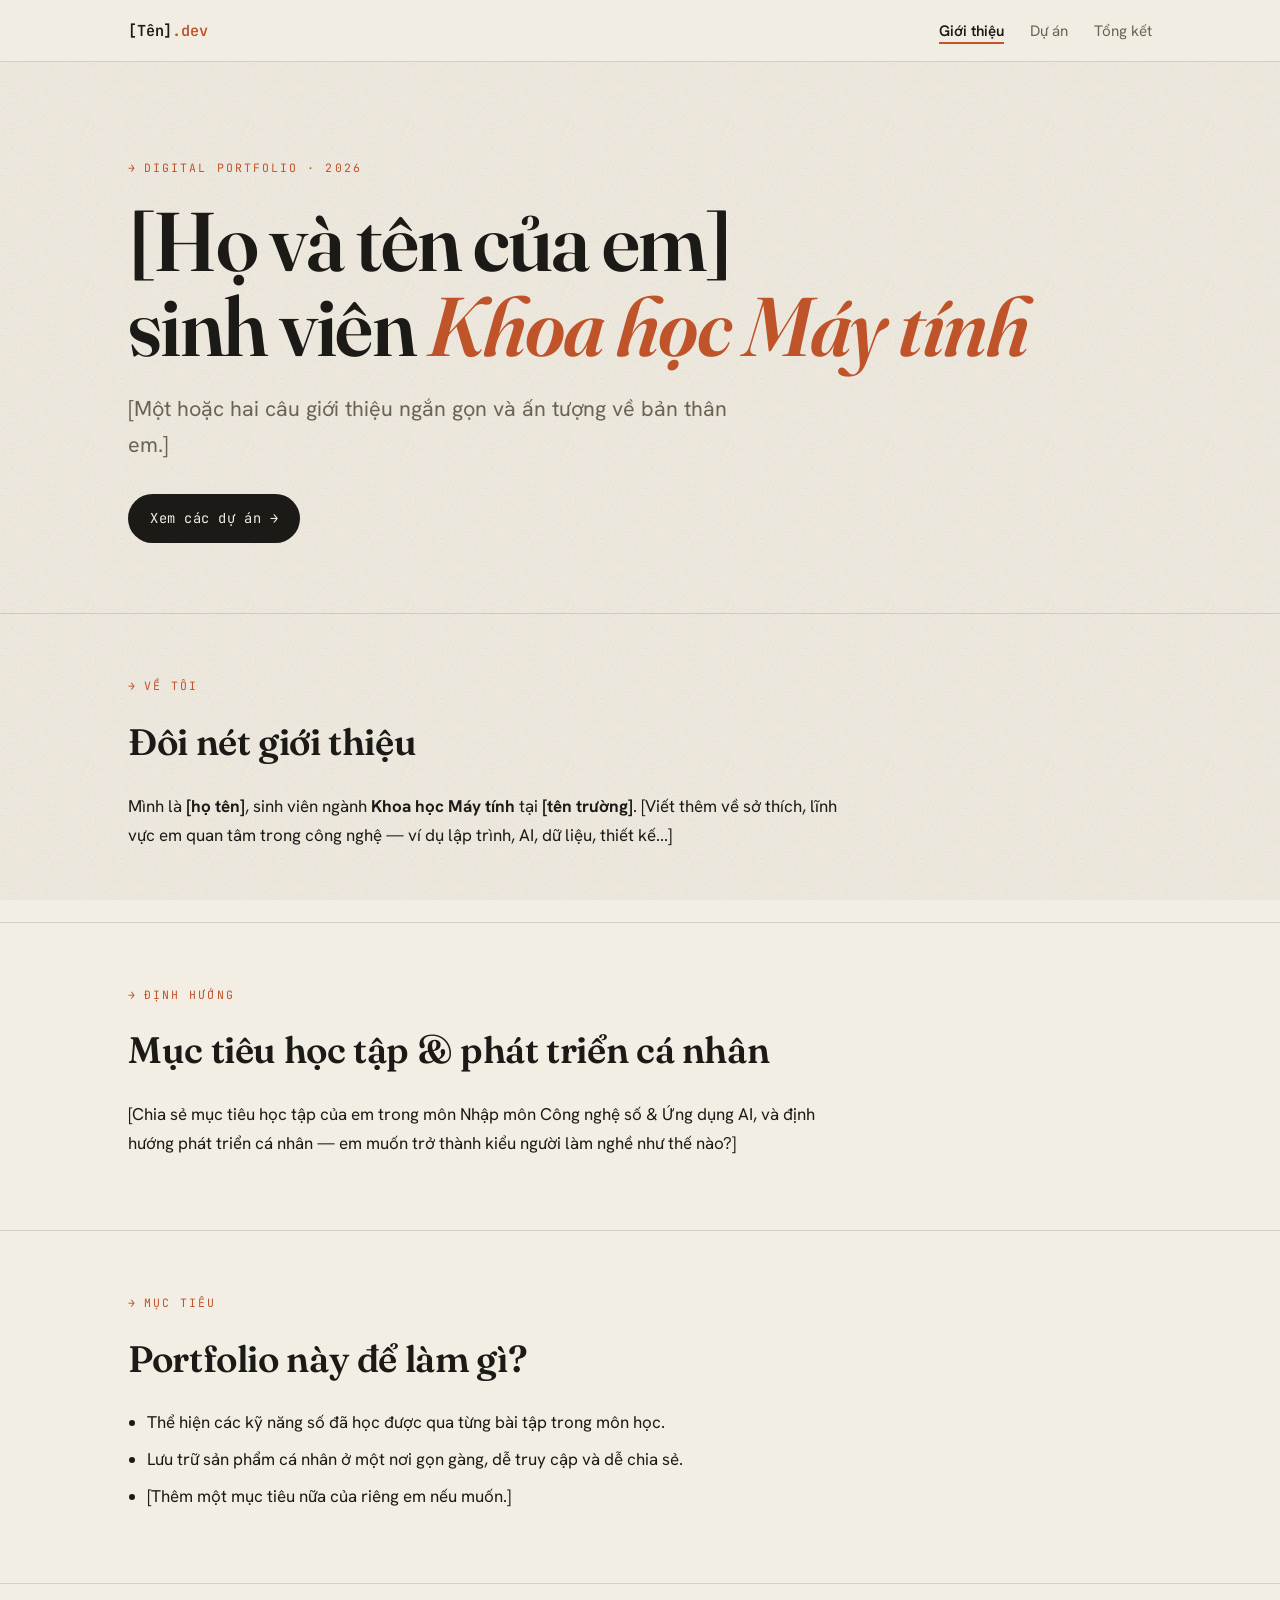
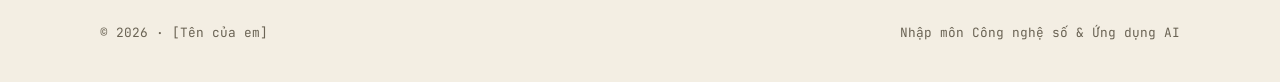
==== index.html @ d0f8192b "Add files via upload" ====
<!DOCTYPE html>
<html lang="vi">
<head>
  <meta charset="UTF-8" />
  <meta name="viewport" content="width=device-width, initial-scale=1.0" />
  <!-- 👉 THAY [Tên của em] bằng họ tên thật của em (hiện ở tiêu đề tab trình duyệt) -->
  <title>Portfolio — [Tên của em]</title>
  <link rel="preconnect" href="https://fonts.googleapis.com" />
  <link rel="preconnect" href="https://fonts.gstatic.com" crossorigin />
  <link href="https://fonts.googleapis.com/css2?family=Fraunces:ital,opsz,wght@0,9..144,400..700;1,9..144,400..600&family=Hanken+Grotesk:wght@400;500;600&family=JetBrains+Mono:wght@400;500;600&display=swap" rel="stylesheet" />
  <link rel="stylesheet" href="style.css" />
</head>
<body>

  <!-- ===== THANH ĐIỀU HƯỚNG (giống hệt trên cả 3 trang) ===== -->
  <header class="topbar">
    <nav class="nav">
      <!-- 👉 THAY tên trong logo. Phần trong <span> sẽ hiện màu nhấn -->
      <a class="brand" href="index.html">[Tên]<span>.dev</span></a>
      <ul class="nav-links">
        <li><a href="index.html" class="is-active">Giới thiệu</a></li>
        <li><a href="projects.html">Dự án</a></li>
        <li><a href="conclusion.html">Tổng kết</a></li>
      </ul>
    </nav>
  </header>

  <!-- ===== HERO ===== -->
  <section class="hero">
    <div class="wrap">
      <span class="kicker rise d1">Digital Portfolio · 2026</span>
      <!-- 👉 THAY tên + một câu định vị bản thân. Chữ trong <em> sẽ in nghiêng màu nhấn -->
      <h1 class="rise d2">[Họ và tên của em]<br />sinh viên <em>Khoa học Máy tính</em></h1>
      <p class="lede rise d3">
        <!-- 👉 1–2 câu giới thiệu ngắn: em là ai, đang học gì, quan tâm điều gì.
             Ví dụ: "Mình tập hợp ở đây những kỹ năng số và AI đã học trong môn Nhập môn
             Công nghệ số — từ quản lý dữ liệu đến viết prompt và dùng AI có trách nhiệm." -->
        [Một hoặc hai câu giới thiệu ngắn gọn và ấn tượng về bản thân em.]
      </p>
      <div class="rise d4" style="margin-top:30px;">
        <a class="btn" href="projects.html">Xem các dự án →</a>
      </div>
    </div>
  </section>

  <!-- ===== VỀ TÔI ===== -->
  <section class="section">
    <div class="wrap">
      <span class="kicker">Về tôi</span>
      <h2>Đôi nét giới thiệu</h2>
      <!-- 👉 THAY nội dung: họ tên đầy đủ, ngành học, trường, và sở thích.
           Viết 1–2 đoạn tự nhiên, bằng giọng của em. -->
      <p>
        Mình là <strong>[họ tên]</strong>, sinh viên ngành <strong>Khoa học Máy tính</strong>
        tại <strong>[tên trường]</strong>. [Viết thêm về sở thích, lĩnh vực em quan tâm
        trong công nghệ — ví dụ lập trình, AI, dữ liệu, thiết kế...]
      </p>
    </div>
  </section>

  <!-- ===== MỤC TIÊU HỌC TẬP & ĐỊNH HƯỚNG ===== -->
  <section class="section">
    <div class="wrap">
      <span class="kicker">Định hướng</span>
      <h2>Mục tiêu học tập &amp; phát triển cá nhân</h2>
      <!-- 👉 THAY nội dung: em muốn đạt được gì trong môn học này và xa hơn? -->
      <p>
        [Chia sẻ mục tiêu học tập của em trong môn Nhập môn Công nghệ số &amp; Ứng dụng AI,
        và định hướng phát triển cá nhân — em muốn trở thành kiểu người làm nghề như thế nào?]
      </p>
    </div>
  </section>

  <!-- ===== MỤC TIÊU CỦA PORTFOLIO ===== -->
  <section class="section">
    <div class="wrap">
      <span class="kicker">Mục tiêu</span>
      <h2>Portfolio này để làm gì?</h2>
      <!-- 👉 Có thể giữ nguyên 2 gạch đầu dòng mẫu dưới, hoặc viết lại theo ý em -->
      <ul>
        <li>Thể hiện các kỹ năng số đã học được qua từng bài tập trong môn học.</li>
        <li>Lưu trữ sản phẩm cá nhân ở một nơi gọn gàng, dễ truy cập và dễ chia sẻ.</li>
        <li>[Thêm một mục tiêu nữa của riêng em nếu muốn.]</li>
      </ul>
    </div>
  </section>

  <!-- ===== CHÂN TRANG ===== -->
  <footer class="foot">
    <div class="wrap" style="display:flex; justify-content:space-between; flex-wrap:wrap; gap:10px; padding:0;">
      <span>© 2026 · [Tên của em]</span>
      <span>Nhập môn Công nghệ số &amp; Ứng dụng AI</span>
    </div>
  </footer>

</body>
</html>
---- style.css ----
/* =========================================================
   PORTFOLIO — STYLE.CSS
   Bảng màu, font, bố cục dùng chung cho cả 3 trang.
   Em hầu như KHÔNG cần sửa file này. Nếu muốn đổi màu chủ đạo,
   chỉ cần đổi giá trị --accent ở ngay khối :root bên dưới.
   ========================================================= */

:root {
  /* --- Màu --- */
  --paper:      #F3EEE3;   /* nền giấy ngả kem */
  --paper-2:    #ECE4D4;   /* nền khối/thẻ, đậm hơn nền chính một chút */
  --ink:        #1C1A17;   /* chữ chính, gần đen, hơi ấm */
  --ink-soft:   #6A6354;   /* chữ phụ, nâu xám */
  --accent:     #BF532A;   /* MÀU NHẤN — đổi mã này là đổi tông cả web */
  --accent-deep:#8E3C1C;
  --line:       rgba(28, 26, 23, 0.14);

  /* --- Font --- */
  --display: "Fraunces", Georgia, serif;
  --body:    "Hanken Grotesk", system-ui, sans-serif;
  --mono:    "JetBrains Mono", "Courier New", monospace;

  --maxw: 1080px;
}

/* --- Reset nhẹ --- */
*, *::before, *::after { box-sizing: border-box; margin: 0; padding: 0; }
html { scroll-behavior: smooth; }

body {
  font-family: var(--body);
  background: var(--paper);
  color: var(--ink);
  line-height: 1.7;
  font-size: 17px;
  -webkit-font-smoothing: antialiased;
  position: relative;
  overflow-x: hidden;
}

/* Lớp giấy nhám rất mờ tạo chiều sâu (không bắt buộc, thuần trang trí) */
body::before {
  content: "";
  position: fixed;
  inset: 0;
  pointer-events: none;
  z-index: 0;
  opacity: 0.45;
  background-image: url("data:image/svg+xml,%3Csvg xmlns='http://www.w3.org/2000/svg' width='160' height='160'%3E%3Cfilter id='n'%3E%3CfeTurbulence type='fractalNoise' baseFrequency='0.85' numOctaves='2' stitchTiles='stitch'/%3E%3C/filter%3E%3Crect width='100%25' height='100%25' filter='url(%23n)' opacity='0.5'/%3E%3C/svg%3E");
  mix-blend-mode: multiply;
}

/* =========================================================
   LAYOUT CHUNG
   ========================================================= */
.wrap { width: 100%; max-width: var(--maxw); margin: 0 auto; padding: 0 28px; position: relative; z-index: 1; }

.kicker {
  font-family: var(--mono);
  font-size: 0.72rem;
  letter-spacing: 0.18em;
  text-transform: uppercase;
  color: var(--accent);
  display: inline-flex;
  align-items: center;
  gap: 0.6em;
}
.kicker::before { content: "→"; }

/* =========================================================
   THANH ĐIỀU HƯỚNG (dùng chung 3 trang)
   ========================================================= */
.topbar {
  position: sticky;
  top: 0;
  z-index: 20;
  background: rgba(243, 238, 227, 0.82);
  backdrop-filter: blur(8px);
  border-bottom: 1px solid var(--line);
}
.nav {
  max-width: var(--maxw);
  margin: 0 auto;
  padding: 16px 28px;
  display: flex;
  align-items: center;
  justify-content: space-between;
}
.brand {
  font-family: var(--mono);
  font-size: 0.95rem;
  font-weight: 600;
  color: var(--ink);
  text-decoration: none;
  letter-spacing: -0.01em;
}
.brand span { color: var(--accent); }
.nav-links { display: flex; gap: 26px; list-style: none; }
.nav-links a {
  font-size: 0.95rem;
  color: var(--ink-soft);
  text-decoration: none;
  position: relative;
  padding-bottom: 3px;
  transition: color 0.2s ease;
}
.nav-links a::after {
  content: "";
  position: absolute;
  left: 0; bottom: 0;
  width: 0; height: 2px;
  background: var(--accent);
  transition: width 0.28s ease;
}
.nav-links a:hover { color: var(--ink); }
.nav-links a:hover::after,
.nav-links a.is-active::after { width: 100%; }
.nav-links a.is-active { color: var(--ink); font-weight: 600; }

/* =========================================================
   HERO (trang Giới thiệu)
   ========================================================= */
.hero { padding: 90px 0 70px; border-bottom: 1px solid var(--line); }
.hero h1 {
  font-family: var(--display);
  font-weight: 600;
  font-size: clamp(2.6rem, 7vw, 5.2rem);
  line-height: 1.02;
  letter-spacing: -0.02em;
  margin: 18px 0 22px;
}
.hero h1 em { font-style: italic; color: var(--accent); }
.hero .lede {
  font-size: clamp(1.05rem, 2.2vw, 1.35rem);
  color: var(--ink-soft);
  max-width: 620px;
}

/* =========================================================
   TIÊU ĐỀ TRANG (Dự án / Tổng kết)
   ========================================================= */
.page-head { padding: 70px 0 40px; border-bottom: 1px solid var(--line); }
.page-head h1 {
  font-family: var(--display);
  font-weight: 600;
  font-size: clamp(2.2rem, 5.5vw, 3.8rem);
  line-height: 1.05;
  letter-spacing: -0.02em;
  margin-top: 14px;
}
.page-head p { color: var(--ink-soft); max-width: 640px; margin-top: 16px; }

/* =========================================================
   KHỐI NỘI DUNG CHUNG
   ========================================================= */
.section { padding: 56px 0; border-bottom: 1px solid var(--line); }
.section:last-of-type { border-bottom: none; }
.section h2 {
  font-family: var(--display);
  font-weight: 600;
  font-size: clamp(1.6rem, 3.4vw, 2.3rem);
  letter-spacing: -0.01em;
  margin: 12px 0 18px;
}
.section p { margin-bottom: 16px; max-width: 720px; }
.section ul { margin: 4px 0 16px 1.1em; max-width: 720px; }
.section li { margin-bottom: 8px; }
.lead { font-size: 1.18rem; color: var(--ink); }

a.inline { color: var(--accent-deep); text-decoration: underline; text-underline-offset: 3px; }

/* =========================================================
   THẺ DỰ ÁN (6 nhiệm vụ)
   ========================================================= */
.project {
  padding: 48px 0;
  border-bottom: 1px solid var(--line);
  display: grid;
  grid-template-columns: 88px 1fr;
  gap: 8px 28px;
}
.project:last-child { border-bottom: none; }
.project .num {
  font-family: var(--display);
  font-size: 3rem;
  font-weight: 500;
  line-height: 1;
  color: var(--accent);
  font-feature-settings: "ss01";
}
.project .head .src {
  font-family: var(--mono);
  font-size: 0.74rem;
  letter-spacing: 0.08em;
  color: var(--ink-soft);
  background: var(--paper-2);
  border: 1px solid var(--line);
  padding: 3px 9px;
  border-radius: 999px;
  display: inline-block;
  margin-bottom: 10px;
}
.project h3 {
  font-family: var(--display);
  font-weight: 600;
  font-size: clamp(1.4rem, 3vw, 1.9rem);
  letter-spacing: -0.01em;
  line-height: 1.1;
  margin-bottom: 18px;
}
.project .body { grid-column: 2; }
.project .body p { max-width: 720px; margin-bottom: 14px; }

/* Tiểu mục: Mục tiêu / Quá trình / Sản phẩm */
.subhead {
  font-family: var(--mono);
  font-size: 0.78rem;
  letter-spacing: 0.1em;
  text-transform: uppercase;
  color: var(--accent-deep);
  margin: 22px 0 6px;
  display: block;
}

/* Khung "Phản tư / Vì sao" — chính phần này kéo điểm lên Mức 4 */
.reflect {
  margin-top: 22px;
  padding: 18px 22px;
  background: var(--paper-2);
  border-left: 3px solid var(--accent);
  border-radius: 0 8px 8px 0;
}
.reflect .label {
  font-family: var(--mono);
  font-size: 0.72rem;
  letter-spacing: 0.14em;
  text-transform: uppercase;
  color: var(--accent-deep);
  display: block;
  margin-bottom: 8px;
}
.reflect p { margin-bottom: 0; font-size: 0.98rem; }

/* Khối code / quy tắc đặt tên / prompt — hợp gu CS */
.code {
  font-family: var(--mono);
  font-size: 0.88rem;
  background: var(--ink);
  color: #EDE7D8;
  padding: 16px 18px;
  border-radius: 8px;
  overflow-x: auto;
  margin: 10px 0 16px;
  line-height: 1.6;
}

/* Ảnh chụp minh hoạ + chú thích */
figure { margin: 16px 0 18px; }
figure img {
  width: 100%;
  height: auto;
  display: block;
  border: 1px solid var(--line);
  border-radius: 8px;
}
figcaption {
  font-family: var(--mono);
  font-size: 0.76rem;
  color: var(--ink-soft);
  margin-top: 8px;
}
.img-placeholder {
  border: 1.5px dashed var(--accent);
  border-radius: 8px;
  background: var(--paper-2);
  padding: 38px 20px;
  text-align: center;
  font-family: var(--mono);
  font-size: 0.82rem;
  color: var(--ink-soft);
}

/* Nhúng video (tỉ lệ 16:9) */
.video {
  position: relative;
  width: 100%;
  aspect-ratio: 16 / 9;
  border-radius: 8px;
  overflow: hidden;
  border: 1px solid var(--line);
  margin: 12px 0 16px;
}
.video iframe { position: absolute; inset: 0; width: 100%; height: 100%; border: 0; }

/* =========================================================
   NÚT / LIÊN KẾT NỔI BẬT
   ========================================================= */
.btn {
  display: inline-flex;
  align-items: center;
  gap: 10px;
  font-family: var(--mono);
  font-size: 0.86rem;
  letter-spacing: 0.04em;
  color: var(--paper);
  background: var(--ink);
  padding: 13px 22px;
  border-radius: 999px;
  text-decoration: none;
  transition: transform 0.2s ease, background 0.2s ease;
}
.btn:hover { background: var(--accent); transform: translateY(-2px); }

/* =========================================================
   CHÂN TRANG
   ========================================================= */
.foot {
  padding: 38px 0;
  border-top: 1px solid var(--line);
  font-family: var(--mono);
  font-size: 0.8rem;
  color: var(--ink-soft);
  display: flex;
  justify-content: space-between;
  flex-wrap: wrap;
  gap: 10px;
}
.foot a { color: var(--ink-soft); text-decoration: none; }
.foot a:hover { color: var(--accent); }

/* =========================================================
   HIỆU ỨNG HIỆN DẦN KHI TẢI TRANG
   ========================================================= */
.rise { opacity: 0; transform: translateY(18px); animation: rise 0.7s cubic-bezier(.2,.7,.3,1) forwards; }
.d1 { animation-delay: 0.05s; }
.d2 { animation-delay: 0.15s; }
.d3 { animation-delay: 0.25s; }
.d4 { animation-delay: 0.35s; }
@keyframes rise { to { opacity: 1; transform: translateY(0); } }

@media (prefers-reduced-motion: reduce) {
  .rise { animation: none; opacity: 1; transform: none; }
  html { scroll-behavior: auto; }
}

/* =========================================================
   ĐIỆN THOẠI
   ========================================================= */
@media (max-width: 720px) {
  body { font-size: 16px; }
  .nav-links { gap: 16px; }
  .nav-links a { font-size: 0.85rem; }
  .brand { font-size: 0.8rem; }
  .project { grid-template-columns: 1fr; }
  .project .num { font-size: 2.4rem; }
  .project .body { grid-column: 1; }
  .hero { padding: 60px 0 48px; }
}
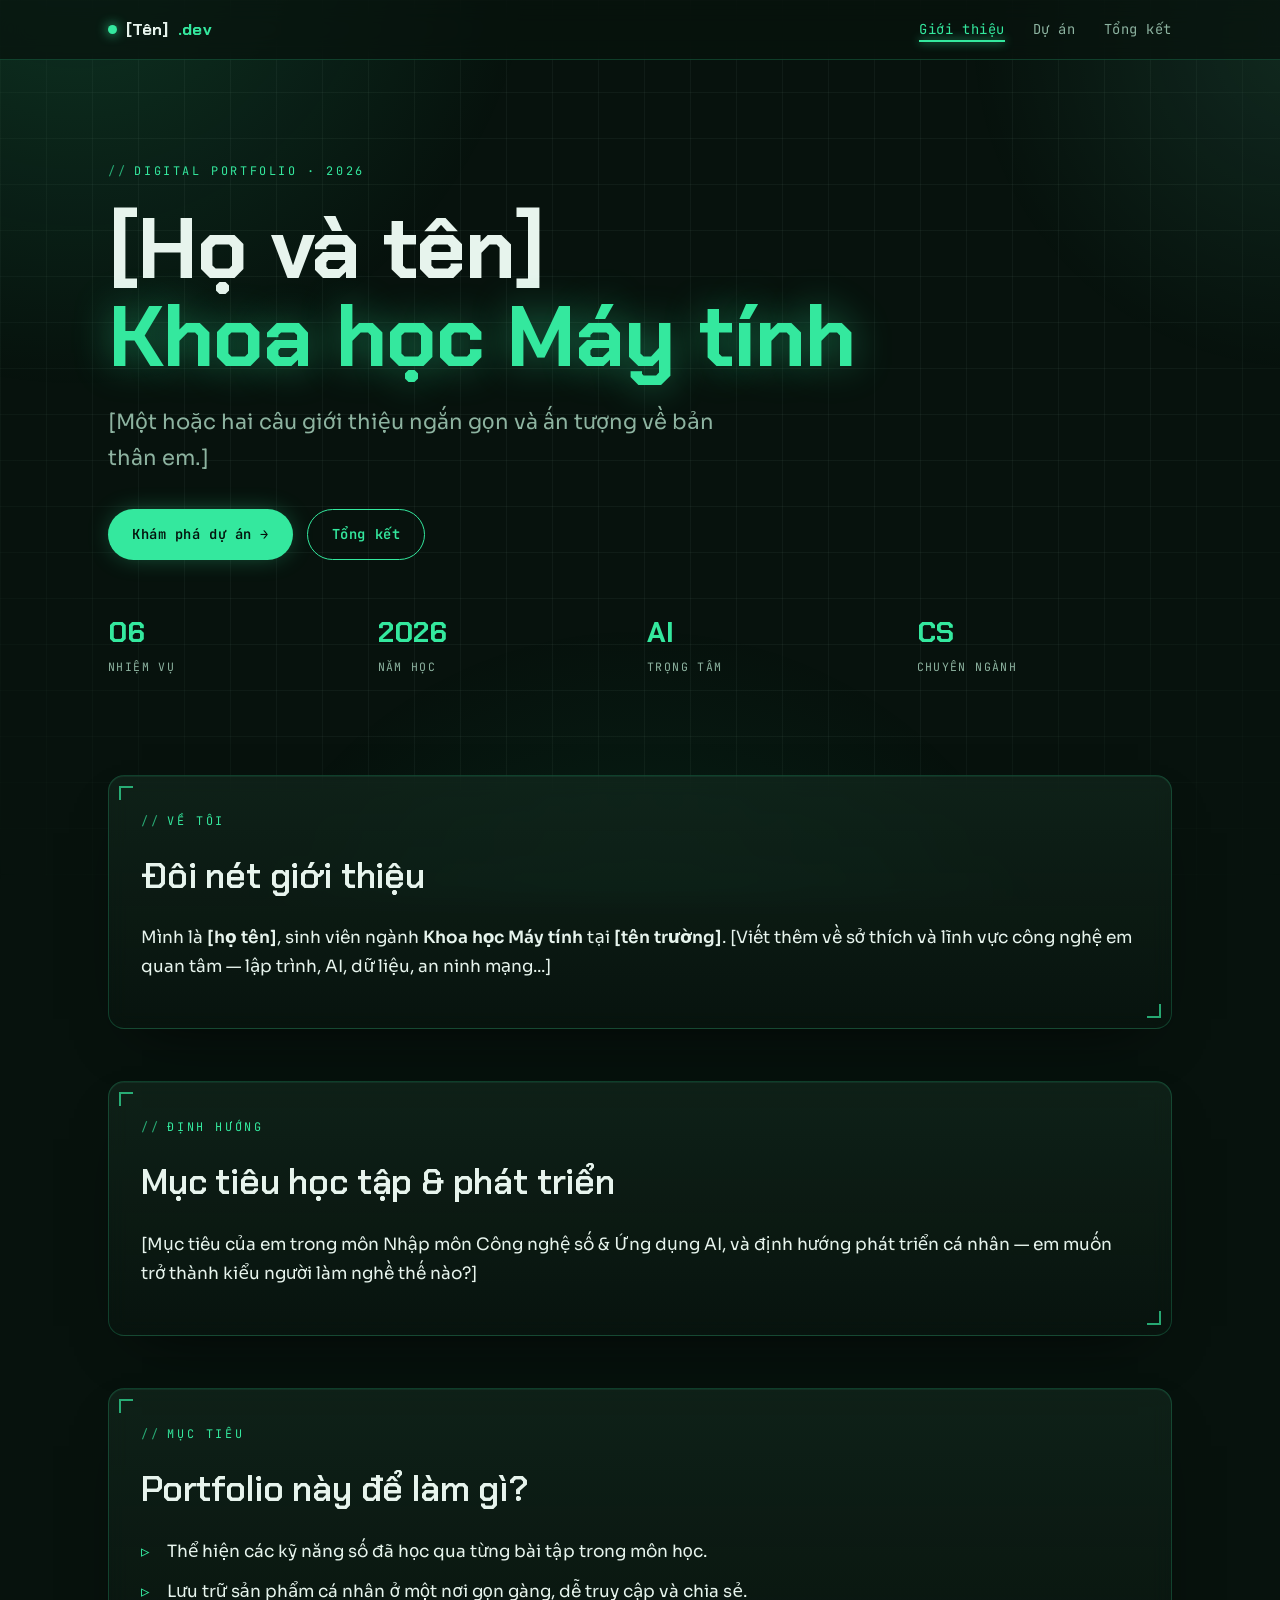
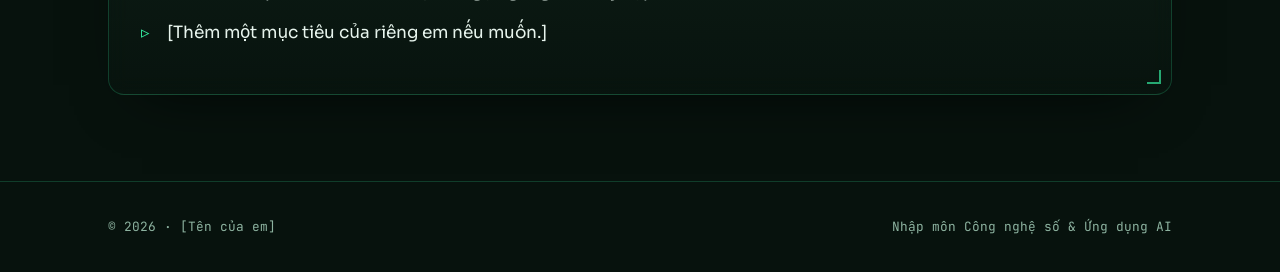
==== commit ae0eb35a: "Add files via upload" ====
--- a/index.html
+++ b/index.html
@@ -3,20 +3,20 @@
 <head>
   <meta charset="UTF-8" />
   <meta name="viewport" content="width=device-width, initial-scale=1.0" />
-  <!-- 👉 THAY [Tên của em] bằng họ tên thật của em (hiện ở tiêu đề tab trình duyệt) -->
+  <!-- 👉 THAY [Tên của em] (hiện ở tiêu đề tab) -->
   <title>Portfolio — [Tên của em]</title>
   <link rel="preconnect" href="https://fonts.googleapis.com" />
   <link rel="preconnect" href="https://fonts.gstatic.com" crossorigin />
-  <link href="https://fonts.googleapis.com/css2?family=Fraunces:ital,opsz,wght@0,9..144,400..700;1,9..144,400..600&family=Hanken+Grotesk:wght@400;500;600&family=JetBrains+Mono:wght@400;500;600&display=swap" rel="stylesheet" />
+  <link href="https://fonts.googleapis.com/css2?family=Chakra+Petch:wght@400;500;600;700&family=Sora:wght@400;500;600;700&family=JetBrains+Mono:wght@400;500;600&display=swap" rel="stylesheet" />
   <link rel="stylesheet" href="style.css" />
 </head>
 <body>
 
-  <!-- ===== THANH ĐIỀU HƯỚNG (giống hệt trên cả 3 trang) ===== -->
+  <!-- ===== ĐIỀU HƯỚNG (giống nhau trên cả 3 trang) ===== -->
   <header class="topbar">
     <nav class="nav">
-      <!-- 👉 THAY tên trong logo. Phần trong <span> sẽ hiện màu nhấn -->
-      <a class="brand" href="index.html">[Tên]<span>.dev</span></a>
+      <!-- 👉 THAY tên trong logo -->
+      <a class="brand" href="index.html"><span class="dot"></span>[Tên]<span>.dev</span></a>
       <ul class="nav-links">
         <li><a href="index.html" class="is-active">Giới thiệu</a></li>
         <li><a href="projects.html">Dự án</a></li>
@@ -29,16 +29,24 @@
   <section class="hero">
     <div class="wrap">
       <span class="kicker rise d1">Digital Portfolio · 2026</span>
-      <!-- 👉 THAY tên + một câu định vị bản thân. Chữ trong <em> sẽ in nghiêng màu nhấn -->
-      <h1 class="rise d2">[Họ và tên của em]<br />sinh viên <em>Khoa học Máy tính</em></h1>
+      <!-- 👉 THAY tên. Chữ trong .accent sẽ phát sáng màu xanh -->
+      <h1 class="rise d2">[Họ và tên]<br /><span class="accent">Khoa học Máy tính</span></h1>
       <p class="lede rise d3">
-        <!-- 👉 1–2 câu giới thiệu ngắn: em là ai, đang học gì, quan tâm điều gì.
-             Ví dụ: "Mình tập hợp ở đây những kỹ năng số và AI đã học trong môn Nhập môn
-             Công nghệ số — từ quản lý dữ liệu đến viết prompt và dùng AI có trách nhiệm." -->
+        <!-- 👉 1–2 câu giới thiệu ấn tượng. VD: "Nơi mình tập hợp các kỹ năng số và AI
+             đã học — từ quản lý dữ liệu, viết prompt, đến dùng AI có trách nhiệm." -->
         [Một hoặc hai câu giới thiệu ngắn gọn và ấn tượng về bản thân em.]
       </p>
-      <div class="rise d4" style="margin-top:30px;">
-        <a class="btn" href="projects.html">Xem các dự án →</a>
+      <div class="hero-cta rise d4">
+        <a class="btn" href="projects.html">Khám phá dự án →</a>
+        <a class="btn btn-ghost" href="conclusion.html">Tổng kết</a>
+      </div>
+
+      <!-- Dải thông số trang trí (sửa số/chữ tuỳ ý, hoặc xoá nếu không thích) -->
+      <div class="stat-strip rise d4">
+        <div class="stat"><div class="n">06</div><div class="l">Nhiệm vụ</div></div>
+        <div class="stat"><div class="n">2026</div><div class="l">Năm học</div></div>
+        <div class="stat"><div class="n">AI</div><div class="l">Trọng tâm</div></div>
+        <div class="stat"><div class="n">CS</div><div class="l">Chuyên ngành</div></div>
       </div>
     </div>
   </section>
@@ -46,52 +54,53 @@
   <!-- ===== VỀ TÔI ===== -->
   <section class="section">
     <div class="wrap">
-      <span class="kicker">Về tôi</span>
-      <h2>Đôi nét giới thiệu</h2>
-      <!-- 👉 THAY nội dung: họ tên đầy đủ, ngành học, trường, và sở thích.
-           Viết 1–2 đoạn tự nhiên, bằng giọng của em. -->
-      <p>
-        Mình là <strong>[họ tên]</strong>, sinh viên ngành <strong>Khoa học Máy tính</strong>
-        tại <strong>[tên trường]</strong>. [Viết thêm về sở thích, lĩnh vực em quan tâm
-        trong công nghệ — ví dụ lập trình, AI, dữ liệu, thiết kế...]
-      </p>
+      <div class="panel hud">
+        <span class="kicker">Về tôi</span>
+        <h2>Đôi nét giới thiệu</h2>
+        <!-- 👉 THAY: họ tên, ngành, trường, sở thích -->
+        <p>
+          Mình là <strong>[họ tên]</strong>, sinh viên ngành <strong>Khoa học Máy tính</strong>
+          tại <strong>[tên trường]</strong>. [Viết thêm về sở thích và lĩnh vực công nghệ em quan tâm
+          — lập trình, AI, dữ liệu, an ninh mạng...]
+        </p>
+      </div>
     </div>
   </section>
 
-  <!-- ===== MỤC TIÊU HỌC TẬP & ĐỊNH HƯỚNG ===== -->
+  <!-- ===== MỤC TIÊU HỌC TẬP ===== -->
   <section class="section">
     <div class="wrap">
-      <span class="kicker">Định hướng</span>
-      <h2>Mục tiêu học tập &amp; phát triển cá nhân</h2>
-      <!-- 👉 THAY nội dung: em muốn đạt được gì trong môn học này và xa hơn? -->
-      <p>
-        [Chia sẻ mục tiêu học tập của em trong môn Nhập môn Công nghệ số &amp; Ứng dụng AI,
-        và định hướng phát triển cá nhân — em muốn trở thành kiểu người làm nghề như thế nào?]
-      </p>
+      <div class="panel hud">
+        <span class="kicker">Định hướng</span>
+        <h2>Mục tiêu học tập &amp; phát triển</h2>
+        <!-- 👉 THAY nội dung -->
+        <p>[Mục tiêu của em trong môn Nhập môn Công nghệ số &amp; Ứng dụng AI, và định hướng
+           phát triển cá nhân — em muốn trở thành kiểu người làm nghề thế nào?]</p>
+      </div>
     </div>
   </section>
 
   <!-- ===== MỤC TIÊU CỦA PORTFOLIO ===== -->
   <section class="section">
     <div class="wrap">
-      <span class="kicker">Mục tiêu</span>
-      <h2>Portfolio này để làm gì?</h2>
-      <!-- 👉 Có thể giữ nguyên 2 gạch đầu dòng mẫu dưới, hoặc viết lại theo ý em -->
-      <ul>
-        <li>Thể hiện các kỹ năng số đã học được qua từng bài tập trong môn học.</li>
-        <li>Lưu trữ sản phẩm cá nhân ở một nơi gọn gàng, dễ truy cập và dễ chia sẻ.</li>
-        <li>[Thêm một mục tiêu nữa của riêng em nếu muốn.]</li>
-      </ul>
+      <div class="panel hud">
+        <span class="kicker">Mục tiêu</span>
+        <h2>Portfolio này để làm gì?</h2>
+        <ul>
+          <li>Thể hiện các kỹ năng số đã học qua từng bài tập trong môn học.</li>
+          <li>Lưu trữ sản phẩm cá nhân ở một nơi gọn gàng, dễ truy cập và chia sẻ.</li>
+          <li>[Thêm một mục tiêu của riêng em nếu muốn.]</li>
+        </ul>
+      </div>
     </div>
   </section>
 
-  <!-- ===== CHÂN TRANG ===== -->
   <footer class="foot">
-    <div class="wrap" style="display:flex; justify-content:space-between; flex-wrap:wrap; gap:10px; padding:0;">
+    <div class="wrap">
       <span>© 2026 · [Tên của em]</span>
       <span>Nhập môn Công nghệ số &amp; Ứng dụng AI</span>
     </div>
   </footer>
 
 </body>
-</html>
+</html>
--- a/style.css
+++ b/style.css
@@ -1,358 +1,308 @@
 /* =========================================================
-   PORTFOLIO — STYLE.CSS
-   Bảng màu, font, bố cục dùng chung cho cả 3 trang.
-   Em hầu như KHÔNG cần sửa file này. Nếu muốn đổi màu chủ đạo,
-   chỉ cần đổi giá trị --accent ở ngay khối :root bên dưới.
-   ========================================================= */
-
+   PORTFOLIO — STYLE.CSS  ·  "NEON GRID" futuristic theme
+   Tông xanh lá công nghệ · nền tối · glow · thẻ kính.
+   Muốn ĐỔI MÀU xanh chủ đạo: chỉ cần sửa --accent ở :root.
+   ========================================================= */
+ 
 :root {
-  /* --- Màu --- */
-  --paper:      #F3EEE3;   /* nền giấy ngả kem */
-  --paper-2:    #ECE4D4;   /* nền khối/thẻ, đậm hơn nền chính một chút */
-  --ink:        #1C1A17;   /* chữ chính, gần đen, hơi ấm */
-  --ink-soft:   #6A6354;   /* chữ phụ, nâu xám */
-  --accent:     #BF532A;   /* MÀU NHẤN — đổi mã này là đổi tông cả web */
-  --accent-deep:#8E3C1C;
-  --line:       rgba(28, 26, 23, 0.14);
-
+  /* --- Màu nền & chữ --- */
+  --bg:        #07120D;   /* nền chính: xanh-đen rất sâu */
+  --bg-2:      #0A1812;
+  --ink:       #E7F4ED;   /* chữ chính, trắng ngả xanh */
+  --ink-soft:  #8DB3A0;   /* chữ phụ */
+ 
+  /* --- MÀU NHẤN (đổi mã này là đổi cả web) --- */
+  --accent:      #34E89E;  /* xanh lá ngọc lục bảo */
+  --accent-2:    #6BFFC9;  /* xanh mint sáng cho glow/điểm nhấn */
+  --accent-deep: #16A06A;
+  --glow:        rgba(52, 232, 158, 0.45);
+ 
+  /* --- Kính & đường kẻ --- */
+  --panel:     linear-gradient(180deg, rgba(20,42,31,0.62), rgba(9,22,16,0.5));
+  --panel-brd: rgba(52, 232, 158, 0.20);
+  --line:      rgba(141, 179, 160, 0.14);
+ 
   /* --- Font --- */
-  --display: "Fraunces", Georgia, serif;
-  --body:    "Hanken Grotesk", system-ui, sans-serif;
-  --mono:    "JetBrains Mono", "Courier New", monospace;
-
-  --maxw: 1080px;
-}
-
-/* --- Reset nhẹ --- */
+  --display: "Chakra Petch", system-ui, sans-serif;
+  --body:    "Sora", system-ui, sans-serif;
+  --mono:    "JetBrains Mono", monospace;
+ 
+  --maxw: 1120px;
+  color-scheme: dark;
+}
+ 
 *, *::before, *::after { box-sizing: border-box; margin: 0; padding: 0; }
 html { scroll-behavior: smooth; }
-
+ 
 body {
   font-family: var(--body);
-  background: var(--paper);
+  background: var(--bg);
   color: var(--ink);
   line-height: 1.7;
   font-size: 17px;
   -webkit-font-smoothing: antialiased;
   position: relative;
   overflow-x: hidden;
-}
-
-/* Lớp giấy nhám rất mờ tạo chiều sâu (không bắt buộc, thuần trang trí) */
+  min-height: 100vh;
+}
+ 
+/* Ánh sáng nền (glow) tạo chiều sâu */
 body::before {
   content: "";
   position: fixed;
   inset: 0;
+  z-index: 0;
   pointer-events: none;
+  background:
+    radial-gradient(60vw 60vw at 6% -8%, rgba(52,232,158,0.16), transparent 60%),
+    radial-gradient(48vw 48vw at 102% 4%, rgba(107,255,201,0.10), transparent 55%),
+    radial-gradient(55vw 55vw at 50% 118%, rgba(22,160,106,0.14), transparent 62%);
+}
+/* Lưới blueprint mờ */
+body::after {
+  content: "";
+  position: fixed;
+  inset: 0;
   z-index: 0;
-  opacity: 0.45;
-  background-image: url("data:image/svg+xml,%3Csvg xmlns='http://www.w3.org/2000/svg' width='160' height='160'%3E%3Cfilter id='n'%3E%3CfeTurbulence type='fractalNoise' baseFrequency='0.85' numOctaves='2' stitchTiles='stitch'/%3E%3C/filter%3E%3Crect width='100%25' height='100%25' filter='url(%23n)' opacity='0.5'/%3E%3C/svg%3E");
-  mix-blend-mode: multiply;
-}
-
+  pointer-events: none;
+  opacity: 0.5;
+  background-image:
+    linear-gradient(var(--line) 1px, transparent 1px),
+    linear-gradient(90deg, var(--line) 1px, transparent 1px);
+  background-size: 46px 46px;
+  -webkit-mask-image: radial-gradient(circle at 50% 30%, #000 60%, transparent 100%);
+          mask-image: radial-gradient(circle at 50% 30%, #000 60%, transparent 100%);
+}
+ 
 /* =========================================================
    LAYOUT CHUNG
    ========================================================= */
 .wrap { width: 100%; max-width: var(--maxw); margin: 0 auto; padding: 0 28px; position: relative; z-index: 1; }
-
+ 
 .kicker {
   font-family: var(--mono);
-  font-size: 0.72rem;
-  letter-spacing: 0.18em;
+  font-size: 0.74rem;
+  letter-spacing: 0.22em;
   text-transform: uppercase;
   color: var(--accent);
   display: inline-flex;
   align-items: center;
   gap: 0.6em;
 }
-.kicker::before { content: "→"; }
-
-/* =========================================================
-   THANH ĐIỀU HƯỚNG (dùng chung 3 trang)
+.kicker::before { content: "//"; opacity: 0.7; }
+ 
+/* Thẻ kính dùng lại nhiều nơi */
+.panel {
+  background: var(--panel);
+  border: 1px solid var(--panel-brd);
+  border-radius: 16px;
+  backdrop-filter: blur(10px);
+  -webkit-backdrop-filter: blur(10px);
+  box-shadow: 0 24px 60px -34px rgba(0,0,0,0.9), inset 0 1px 0 rgba(107,255,201,0.07);
+  padding: 30px 32px;
+  position: relative;
+}
+/* Góc HUD trang trí */
+.hud::before, .hud::after {
+  content: "";
+  position: absolute;
+  width: 14px; height: 14px;
+  border: 2px solid var(--accent);
+  opacity: 0.7;
+}
+.hud::before { top: 10px; left: 10px; border-right: 0; border-bottom: 0; }
+.hud::after  { bottom: 10px; right: 10px; border-left: 0; border-top: 0; }
+ 
+/* =========================================================
+   THANH ĐIỀU HƯỚNG
    ========================================================= */
 .topbar {
   position: sticky;
   top: 0;
-  z-index: 20;
-  background: rgba(243, 238, 227, 0.82);
-  backdrop-filter: blur(8px);
-  border-bottom: 1px solid var(--line);
-}
-.nav {
-  max-width: var(--maxw);
-  margin: 0 auto;
-  padding: 16px 28px;
-  display: flex;
-  align-items: center;
-  justify-content: space-between;
-}
+  z-index: 30;
+  background: rgba(7,18,13,0.72);
+  backdrop-filter: blur(12px);
+  border-bottom: 1px solid var(--panel-brd);
+}
+.nav { max-width: var(--maxw); margin: 0 auto; padding: 15px 28px; display: flex; align-items: center; justify-content: space-between; }
 .brand {
-  font-family: var(--mono);
-  font-size: 0.95rem;
-  font-weight: 600;
+  font-family: var(--display);
+  font-weight: 700;
+  font-size: 1.05rem;
   color: var(--ink);
   text-decoration: none;
-  letter-spacing: -0.01em;
-}
+  letter-spacing: 0.02em;
+  display: inline-flex; align-items: center; gap: 9px;
+}
+.brand .dot { width: 9px; height: 9px; border-radius: 50%; background: var(--accent); box-shadow: 0 0 12px var(--accent); animation: pulse 2.4s ease-in-out infinite; }
 .brand span { color: var(--accent); }
-.nav-links { display: flex; gap: 26px; list-style: none; }
+@keyframes pulse { 0%,100% { opacity: 1; } 50% { opacity: 0.35; } }
+ 
+.nav-links { display: flex; gap: 28px; list-style: none; }
 .nav-links a {
-  font-size: 0.95rem;
+  font-family: var(--mono);
+  font-size: 0.86rem;
+  letter-spacing: 0.04em;
   color: var(--ink-soft);
   text-decoration: none;
   position: relative;
-  padding-bottom: 3px;
+  padding-bottom: 4px;
   transition: color 0.2s ease;
 }
-.nav-links a::after {
-  content: "";
-  position: absolute;
-  left: 0; bottom: 0;
-  width: 0; height: 2px;
-  background: var(--accent);
-  transition: width 0.28s ease;
-}
+.nav-links a::after { content: ""; position: absolute; left: 0; bottom: 0; width: 0; height: 2px; background: var(--accent); box-shadow: 0 0 10px var(--accent); transition: width 0.28s ease; }
 .nav-links a:hover { color: var(--ink); }
-.nav-links a:hover::after,
-.nav-links a.is-active::after { width: 100%; }
-.nav-links a.is-active { color: var(--ink); font-weight: 600; }
-
+.nav-links a:hover::after, .nav-links a.is-active::after { width: 100%; }
+.nav-links a.is-active { color: var(--accent); }
+ 
 /* =========================================================
    HERO (trang Giới thiệu)
    ========================================================= */
-.hero { padding: 90px 0 70px; border-bottom: 1px solid var(--line); }
+.hero { padding: 96px 0 72px; }
 .hero h1 {
   font-family: var(--display);
-  font-weight: 600;
-  font-size: clamp(2.6rem, 7vw, 5.2rem);
+  font-weight: 700;
+  font-size: clamp(2.6rem, 7vw, 5.4rem);
   line-height: 1.02;
-  letter-spacing: -0.02em;
-  margin: 18px 0 22px;
-}
-.hero h1 em { font-style: italic; color: var(--accent); }
-.hero .lede {
-  font-size: clamp(1.05rem, 2.2vw, 1.35rem);
-  color: var(--ink-soft);
-  max-width: 620px;
-}
-
+  letter-spacing: -0.01em;
+  margin: 20px 0 24px;
+}
+.hero h1 .accent { color: var(--accent); text-shadow: 0 0 38px var(--glow); }
+.hero .lede { font-size: clamp(1.05rem, 2.2vw, 1.32rem); color: var(--ink-soft); max-width: 640px; }
+.hero-cta { display: flex; gap: 14px; flex-wrap: wrap; margin-top: 32px; }
+ 
+/* dải thông số trang trí dưới hero */
+.stat-strip { display: flex; flex-wrap: wrap; gap: 14px; margin-top: 48px; }
+.stat { flex: 1; min-width: 150px; font-family: var(--mono); }
+.stat .n { font-family: var(--display); font-weight: 700; font-size: 1.8rem; color: var(--accent); }
+.stat .l { font-size: 0.72rem; letter-spacing: 0.12em; text-transform: uppercase; color: var(--ink-soft); }
+ 
 /* =========================================================
    TIÊU ĐỀ TRANG (Dự án / Tổng kết)
    ========================================================= */
-.page-head { padding: 70px 0 40px; border-bottom: 1px solid var(--line); }
-.page-head h1 {
-  font-family: var(--display);
-  font-weight: 600;
-  font-size: clamp(2.2rem, 5.5vw, 3.8rem);
-  line-height: 1.05;
-  letter-spacing: -0.02em;
-  margin-top: 14px;
-}
-.page-head p { color: var(--ink-soft); max-width: 640px; margin-top: 16px; }
-
-/* =========================================================
-   KHỐI NỘI DUNG CHUNG
-   ========================================================= */
-.section { padding: 56px 0; border-bottom: 1px solid var(--line); }
-.section:last-of-type { border-bottom: none; }
-.section h2 {
-  font-family: var(--display);
-  font-weight: 600;
-  font-size: clamp(1.6rem, 3.4vw, 2.3rem);
-  letter-spacing: -0.01em;
-  margin: 12px 0 18px;
-}
-.section p { margin-bottom: 16px; max-width: 720px; }
-.section ul { margin: 4px 0 16px 1.1em; max-width: 720px; }
-.section li { margin-bottom: 8px; }
-.lead { font-size: 1.18rem; color: var(--ink); }
-
-a.inline { color: var(--accent-deep); text-decoration: underline; text-underline-offset: 3px; }
-
+.page-head { padding: 80px 0 40px; }
+.page-head h1 { font-family: var(--display); font-weight: 700; font-size: clamp(2.2rem, 5.5vw, 3.9rem); line-height: 1.05; letter-spacing: -0.01em; margin-top: 16px; }
+.page-head p { color: var(--ink-soft); max-width: 660px; margin-top: 16px; }
+ 
+/* =========================================================
+   KHỐI NỘI DUNG
+   ========================================================= */
+.section { padding: 26px 0; }
+.section h2 { font-family: var(--display); font-weight: 600; font-size: clamp(1.5rem, 3.4vw, 2.2rem); letter-spacing: -0.005em; margin: 12px 0 18px; }
+.section p { margin-bottom: 16px; }
+.section ul { margin: 6px 0 16px; list-style: none; }
+.section li { margin-bottom: 12px; padding-left: 26px; position: relative; }
+.section li::before { content: "▹"; position: absolute; left: 0; color: var(--accent); }
+.lead { font-size: 1.16rem; color: var(--ink); }
+strong { color: var(--ink); font-weight: 600; }
+a.inline { color: var(--accent); text-decoration: none; border-bottom: 1px solid var(--accent-deep); }
+a.inline:hover { color: var(--accent-2); }
+ 
 /* =========================================================
    THẺ DỰ ÁN (6 nhiệm vụ)
    ========================================================= */
-.project {
-  padding: 48px 0;
-  border-bottom: 1px solid var(--line);
-  display: grid;
-  grid-template-columns: 88px 1fr;
-  gap: 8px 28px;
-}
-.project:last-child { border-bottom: none; }
-.project .num {
-  font-family: var(--display);
-  font-size: 3rem;
-  font-weight: 500;
-  line-height: 1;
-  color: var(--accent);
-  font-feature-settings: "ss01";
-}
-.project .head .src {
-  font-family: var(--mono);
-  font-size: 0.74rem;
-  letter-spacing: 0.08em;
-  color: var(--ink-soft);
-  background: var(--paper-2);
-  border: 1px solid var(--line);
-  padding: 3px 9px;
-  border-radius: 999px;
-  display: inline-block;
-  margin-bottom: 10px;
-}
-.project h3 {
-  font-family: var(--display);
-  font-weight: 600;
-  font-size: clamp(1.4rem, 3vw, 1.9rem);
-  letter-spacing: -0.01em;
-  line-height: 1.1;
-  margin-bottom: 18px;
-}
+.project { margin-bottom: 30px; display: grid; grid-template-columns: 92px 1fr; gap: 6px 30px; }
+.project .num { font-family: var(--display); font-size: 3.1rem; font-weight: 700; line-height: 1; color: var(--accent); text-shadow: 0 0 26px var(--glow); }
+.project .src {
+  font-family: var(--mono); font-size: 0.72rem; letter-spacing: 0.08em; color: var(--accent);
+  background: rgba(52,232,158,0.10); border: 1px solid var(--panel-brd);
+  padding: 4px 11px; border-radius: 999px; display: inline-block; margin-bottom: 12px;
+}
+.project h3 { font-family: var(--display); font-weight: 600; font-size: clamp(1.35rem, 3vw, 1.85rem); line-height: 1.1; margin-bottom: 16px; }
 .project .body { grid-column: 2; }
-.project .body p { max-width: 720px; margin-bottom: 14px; }
-
-/* Tiểu mục: Mục tiêu / Quá trình / Sản phẩm */
-.subhead {
-  font-family: var(--mono);
-  font-size: 0.78rem;
-  letter-spacing: 0.1em;
-  text-transform: uppercase;
-  color: var(--accent-deep);
-  margin: 22px 0 6px;
-  display: block;
-}
-
-/* Khung "Phản tư / Vì sao" — chính phần này kéo điểm lên Mức 4 */
-.reflect {
-  margin-top: 22px;
-  padding: 18px 22px;
-  background: var(--paper-2);
-  border-left: 3px solid var(--accent);
-  border-radius: 0 8px 8px 0;
-}
-.reflect .label {
-  font-family: var(--mono);
-  font-size: 0.72rem;
-  letter-spacing: 0.14em;
-  text-transform: uppercase;
-  color: var(--accent-deep);
-  display: block;
-  margin-bottom: 8px;
-}
+.project .body p { margin-bottom: 14px; }
+ 
+.subhead { font-family: var(--mono); font-size: 0.76rem; letter-spacing: 0.12em; text-transform: uppercase; color: var(--accent); margin: 24px 0 8px; display: flex; align-items: center; gap: 8px; }
+.subhead::before { content: "›"; font-size: 1rem; }
+ 
+/* Khung Phản tư — phần kéo điểm lên mức cao nhất */
+.reflect { margin-top: 24px; padding: 20px 24px; background: rgba(52,232,158,0.06); border: 1px solid var(--panel-brd); border-left: 3px solid var(--accent); border-radius: 0 12px 12px 0; position: relative; }
+.reflect .label { font-family: var(--mono); font-size: 0.72rem; letter-spacing: 0.16em; text-transform: uppercase; color: var(--accent); display: block; margin-bottom: 8px; }
 .reflect p { margin-bottom: 0; font-size: 0.98rem; }
-
-/* Khối code / quy tắc đặt tên / prompt — hợp gu CS */
-.code {
-  font-family: var(--mono);
-  font-size: 0.88rem;
-  background: var(--ink);
-  color: #EDE7D8;
-  padding: 16px 18px;
-  border-radius: 8px;
-  overflow-x: auto;
-  margin: 10px 0 16px;
-  line-height: 1.6;
-}
-
-/* Ảnh chụp minh hoạ + chú thích */
-figure { margin: 16px 0 18px; }
-figure img {
-  width: 100%;
-  height: auto;
-  display: block;
-  border: 1px solid var(--line);
-  border-radius: 8px;
-}
-figcaption {
-  font-family: var(--mono);
-  font-size: 0.76rem;
-  color: var(--ink-soft);
-  margin-top: 8px;
-}
-.img-placeholder {
-  border: 1.5px dashed var(--accent);
-  border-radius: 8px;
-  background: var(--paper-2);
-  padding: 38px 20px;
-  text-align: center;
-  font-family: var(--mono);
-  font-size: 0.82rem;
-  color: var(--ink-soft);
-}
-
-/* Nhúng video (tỉ lệ 16:9) */
-.video {
-  position: relative;
-  width: 100%;
-  aspect-ratio: 16 / 9;
-  border-radius: 8px;
-  overflow: hidden;
-  border: 1px solid var(--line);
-  margin: 12px 0 16px;
-}
+ 
+/* Khối code / quy tắc / prompt */
+.code { font-family: var(--mono); font-size: 0.86rem; background: #04100B; color: var(--accent-2); padding: 16px 18px; border-radius: 10px; border: 1px solid var(--panel-brd); overflow-x: auto; margin: 10px 0 16px; line-height: 1.6; }
+ 
+/* =========================================================
+   GALLERY ẢNH  ·  chèn NHIỀU ảnh trông như bộ sưu tập
+   ========================================================= */
+/* (1) Lưới đều — thả bao nhiêu ảnh cũng tự sắp xếp */
+.gallery { display: grid; grid-template-columns: repeat(auto-fit, minmax(190px, 1fr)); gap: 14px; margin: 14px 0 6px; }
+ 
+/* (2) Lưới nghệ thuật (bento) — ô to ô nhỏ xen kẽ */
+.gallery-art { display: grid; grid-template-columns: repeat(4, 1fr); grid-auto-rows: 130px; gap: 14px; margin: 14px 0 6px; }
+.gallery-art .span-2 { grid-column: span 2; }
+.gallery-art .row-2  { grid-row: span 2; }
+@media (max-width: 720px) { .gallery-art { grid-template-columns: repeat(2, 1fr); } .gallery-art .span-2 { grid-column: span 2; } }
+ 
+/* Một ô ảnh */
+.shot { position: relative; overflow: hidden; border-radius: 12px; border: 1px solid var(--panel-brd); background: var(--bg-2); }
+.shot img { width: 100%; height: 100%; object-fit: cover; display: block; transition: transform 0.5s cubic-bezier(.2,.7,.3,1); }
+.shot:hover img { transform: scale(1.06); }
+.shot::after { content: ""; position: absolute; inset: 0; box-shadow: inset 0 0 0 0 var(--accent); transition: box-shadow 0.3s ease; border-radius: 12px; }
+.shot:hover::after { box-shadow: inset 0 0 0 2px var(--accent), 0 0 24px -6px var(--glow); }
+.shot figcaption { position: absolute; left: 0; right: 0; bottom: 0; padding: 8px 12px; font-family: var(--mono); font-size: 0.72rem; color: var(--ink); background: linear-gradient(180deg, transparent, rgba(4,16,11,0.85)); }
+ 
+/* Ô trống (khi chưa có ảnh) — vẫn đẹp, có chỉ dẫn */
+.shot-empty { border: 1.5px dashed var(--accent); border-radius: 12px; background: rgba(52,232,158,0.05); display: grid; place-items: center; text-align: center; min-height: 150px; padding: 18px; font-family: var(--mono); font-size: 0.78rem; color: var(--ink-soft); }
+.shot-empty span { color: var(--accent); display: block; font-size: 1.4rem; margin-bottom: 6px; }
+ 
+/* Video nhúng 16:9 */
+.video { position: relative; width: 100%; aspect-ratio: 16/9; border-radius: 12px; overflow: hidden; border: 1px solid var(--panel-brd); margin: 12px 0; }
 .video iframe { position: absolute; inset: 0; width: 100%; height: 100%; border: 0; }
-
-/* =========================================================
-   NÚT / LIÊN KẾT NỔI BẬT
-   ========================================================= */
-.btn {
-  display: inline-flex;
-  align-items: center;
-  gap: 10px;
-  font-family: var(--mono);
-  font-size: 0.86rem;
-  letter-spacing: 0.04em;
-  color: var(--paper);
-  background: var(--ink);
-  padding: 13px 22px;
-  border-radius: 999px;
-  text-decoration: none;
-  transition: transform 0.2s ease, background 0.2s ease;
-}
-.btn:hover { background: var(--accent); transform: translateY(-2px); }
-
+ 
+/* =========================================================
+   NÚT
+   ========================================================= */
+.btn { display: inline-flex; align-items: center; gap: 10px; font-family: var(--mono); font-size: 0.86rem; letter-spacing: 0.04em; color: #04130C; background: var(--accent); padding: 13px 24px; border-radius: 999px; text-decoration: none; font-weight: 600; box-shadow: 0 0 26px -6px var(--glow); transition: transform 0.2s ease, box-shadow 0.2s ease; }
+.btn:hover { transform: translateY(-2px); box-shadow: 0 0 40px -4px var(--accent); }
+.btn-ghost { background: transparent; color: var(--accent); border: 1px solid var(--accent); box-shadow: none; }
+.btn-ghost:hover { background: rgba(52,232,158,0.1); box-shadow: 0 0 24px -8px var(--glow); }
+ 
 /* =========================================================
    CHÂN TRANG
    ========================================================= */
-.foot {
-  padding: 38px 0;
-  border-top: 1px solid var(--line);
-  font-family: var(--mono);
-  font-size: 0.8rem;
-  color: var(--ink-soft);
-  display: flex;
-  justify-content: space-between;
-  flex-wrap: wrap;
-  gap: 10px;
-}
+.foot { margin-top: 60px; border-top: 1px solid var(--panel-brd); padding: 34px 0; }
+.foot .wrap { display: flex; justify-content: space-between; flex-wrap: wrap; gap: 10px; font-family: var(--mono); font-size: 0.8rem; color: var(--ink-soft); }
 .foot a { color: var(--ink-soft); text-decoration: none; }
 .foot a:hover { color: var(--accent); }
-
-/* =========================================================
-   HIỆU ỨNG HIỆN DẦN KHI TẢI TRANG
-   ========================================================= */
-.rise { opacity: 0; transform: translateY(18px); animation: rise 0.7s cubic-bezier(.2,.7,.3,1) forwards; }
-.d1 { animation-delay: 0.05s; }
-.d2 { animation-delay: 0.15s; }
-.d3 { animation-delay: 0.25s; }
-.d4 { animation-delay: 0.35s; }
+ 
+/* =========================================================
+   HIỆU ỨNG HIỆN DẦN
+   ========================================================= */
+.rise { opacity: 0; transform: translateY(20px); animation: rise 0.75s cubic-bezier(.2,.7,.3,1) forwards; }
+.d1 { animation-delay: 0.05s; } .d2 { animation-delay: 0.16s; } .d3 { animation-delay: 0.27s; } .d4 { animation-delay: 0.38s; }
 @keyframes rise { to { opacity: 1; transform: translateY(0); } }
-
+ 
 @media (prefers-reduced-motion: reduce) {
   .rise { animation: none; opacity: 1; transform: none; }
+  .brand .dot { animation: none; }
   html { scroll-behavior: auto; }
 }
-
+ 
 /* =========================================================
    ĐIỆN THOẠI
    ========================================================= */
 @media (max-width: 720px) {
   body { font-size: 16px; }
   .nav-links { gap: 16px; }
-  .nav-links a { font-size: 0.85rem; }
-  .brand { font-size: 0.8rem; }
+  .nav-links a { font-size: 0.76rem; }
+  .panel { padding: 22px 20px; }
   .project { grid-template-columns: 1fr; }
-  .project .num { font-size: 2.4rem; }
+  .project .num { font-size: 2.5rem; }
   .project .body { grid-column: 1; }
-  .hero { padding: 60px 0 48px; }
-}
+  .hero { padding: 64px 0 50px; }
+}
+ 
+/* =========================================================
+   IN RA PDF  ·  tự chuyển sang nền trắng cho bản in sạch
+   ========================================================= */
+@media print {
+  :root { --ink: #111; --ink-soft: #444; --accent: #0a7a4f; --panel-brd: #ccc; }
+  body { background: #fff; color: #111; }
+  body::before, body::after { display: none; }
+  .topbar, .hero-cta, .btn, .video { display: none !important; }
+  .panel { background: #fff; box-shadow: none; border: 1px solid #ddd; backdrop-filter: none; }
+  .shot-empty { display: none; }
+  a { color: #0a7a4f; }
+  .project, .panel { break-inside: avoid; }
+}
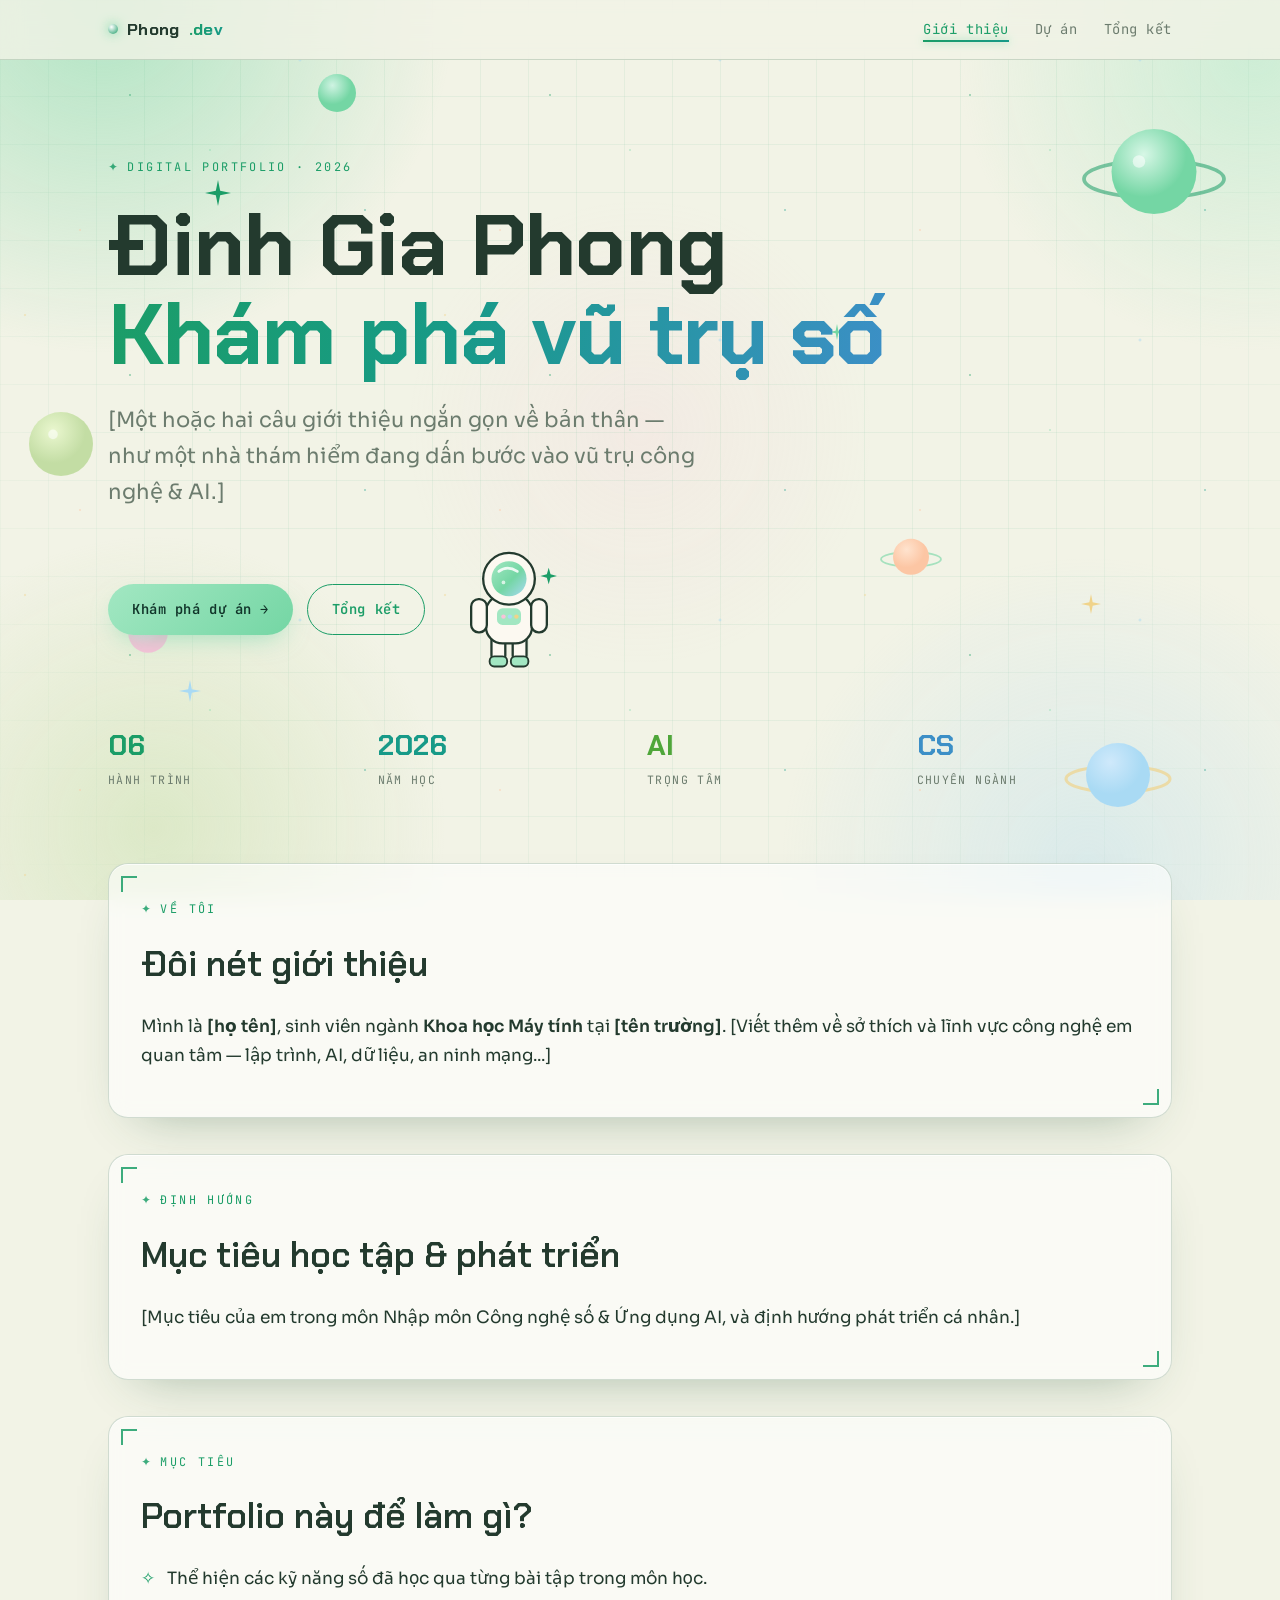
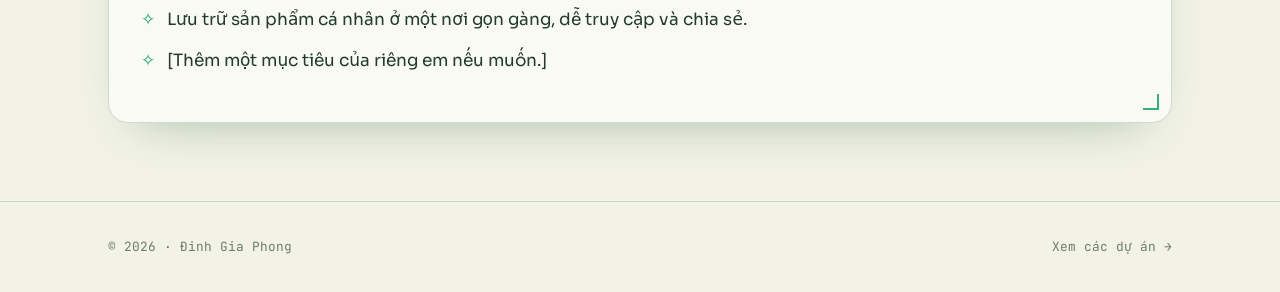
==== commit c98ecef5: "Add files via upload" ====
--- a/index.html
+++ b/index.html
@@ -1,106 +1,120 @@
 <!DOCTYPE html>
 <html lang="vi">
 <head>
-  <meta charset="UTF-8" />
-  <meta name="viewport" content="width=device-width, initial-scale=1.0" />
-  <!-- 👉 THAY [Tên của em] (hiện ở tiêu đề tab) -->
-  <title>Portfolio — [Tên của em]</title>
-  <link rel="preconnect" href="https://fonts.googleapis.com" />
-  <link rel="preconnect" href="https://fonts.gstatic.com" crossorigin />
-  <link href="https://fonts.googleapis.com/css2?family=Chakra+Petch:wght@400;500;600;700&family=Sora:wght@400;500;600;700&family=JetBrains+Mono:wght@400;500;600&display=swap" rel="stylesheet" />
-  <link rel="stylesheet" href="style.css" />
+<meta charset="UTF-8" />
+<meta name="viewport" content="width=device-width, initial-scale=1.0" />
+<!-- 👉 THAY [Tên của em] (hiện ở tiêu đề tab) -->
+<title>Portfolio — Đinh Gia Phong</title>
+<link rel="preconnect" href="https://fonts.googleapis.com" />
+<link rel="preconnect" href="https://fonts.gstatic.com" crossorigin />
+<link href="https://fonts.googleapis.com/css2?family=Chakra+Petch:wght@400;500;600;700&family=Sora:wght@400;500;600;700&family=JetBrains+Mono:wght@400;500;600&display=swap" rel="stylesheet" />
+<link rel="stylesheet" href="style.css" />
 </head>
 <body>
 
-  <!-- ===== ĐIỀU HƯỚNG (giống nhau trên cả 3 trang) ===== -->
-  <header class="topbar">
-    <nav class="nav">
-      <!-- 👉 THAY tên trong logo -->
-      <a class="brand" href="index.html"><span class="dot"></span>[Tên]<span>.dev</span></a>
-      <ul class="nav-links">
-        <li><a href="index.html" class="is-active">Giới thiệu</a></li>
-        <li><a href="projects.html">Dự án</a></li>
-        <li><a href="conclusion.html">Tổng kết</a></li>
-      </ul>
-    </nav>
-  </header>
+<!-- nền vũ trụ (giống nhau ở cả 3 trang) -->
+<div class="grid" aria-hidden="true"></div>
+<div class="cosmos" aria-hidden="true">
+  <svg class="planet p1" viewBox="0 0 120 120"><defs><radialGradient id="g1" cx="38%" cy="30%"><stop offset="0%" stop-color="#D7F7E6"/><stop offset="100%" stop-color="#74D6A4"/></radialGradient></defs><ellipse cx="60" cy="64" rx="56" ry="15" fill="none" stroke="#1B9D67" stroke-width="3" opacity=".55"/><circle cx="60" cy="58" r="34" fill="url(#g1)"/><circle cx="48" cy="50" r="5" fill="#fff" opacity=".55"/></svg>
+  <svg class="planet p2" viewBox="0 0 120 120"><defs><radialGradient id="g2" cx="38%" cy="30%"><stop offset="0%" stop-color="#EAF7CF"/><stop offset="100%" stop-color="#C3DDA4"/></radialGradient></defs><circle cx="60" cy="60" r="40" fill="url(#g2)"/><circle cx="50" cy="48" r="6" fill="#fff" opacity=".55"/></svg>
+  <svg class="planet p3" viewBox="0 0 120 120"><defs><radialGradient id="g3" cx="38%" cy="30%"><stop offset="0%" stop-color="#CFE9FB"/><stop offset="100%" stop-color="#A9DAF4"/></radialGradient></defs><ellipse cx="60" cy="62" rx="52" ry="13" fill="none" stroke="#F0D38A" stroke-width="3" opacity=".7"/><circle cx="60" cy="58" r="32" fill="url(#g3)"/></svg>
+  <svg class="planet p4" viewBox="0 0 120 120"><defs><radialGradient id="g4" cx="38%" cy="30%"><stop offset="0%" stop-color="#CFF3E2"/><stop offset="100%" stop-color="#74D6A4"/></radialGradient></defs><circle cx="60" cy="60" r="38" fill="url(#g4)"/></svg>
+  <svg class="planet p5" viewBox="0 0 120 120"><defs><radialGradient id="g5" cx="38%" cy="30%"><stop offset="0%" stop-color="#FFE3CE"/><stop offset="100%" stop-color="#FCC6A4"/></radialGradient></defs><ellipse cx="60" cy="62" rx="50" ry="12" fill="none" stroke="#74D6A4" stroke-width="3" opacity=".6"/><circle cx="60" cy="58" r="30" fill="url(#g5)"/></svg>
+  <svg class="planet p6" viewBox="0 0 120 120"><defs><radialGradient id="g6" cx="38%" cy="30%"><stop offset="0%" stop-color="#F7D9E8"/><stop offset="100%" stop-color="#F8C2D8"/></radialGradient></defs><circle cx="60" cy="60" r="36" fill="url(#g6)"/></svg>
+  <i class="meteor m1"></i><i class="meteor m2"></i><i class="meteor m3"></i><i class="meteor m4"></i><i class="meteor m5"></i>
+  <svg class="spark s1" viewBox="0 0 24 24"><path d="M12 0 L14 10 L24 12 L14 14 L12 24 L10 14 L0 12 L10 10 Z" fill="#1B9D67"/></svg>
+  <svg class="spark s2" viewBox="0 0 24 24"><path d="M12 0 L14 10 L24 12 L14 14 L12 24 L10 14 L0 12 L10 10 Z" fill="#F0D38A"/></svg>
+  <svg class="spark s3" viewBox="0 0 24 24"><path d="M12 0 L14 10 L24 12 L14 14 L12 24 L10 14 L0 12 L10 10 Z" fill="#74D6A4"/></svg>
+  <svg class="spark s4" viewBox="0 0 24 24"><path d="M12 0 L14 10 L24 12 L14 14 L12 24 L10 14 L0 12 L10 10 Z" fill="#A9DAF4"/></svg>
+</div>
 
-  <!-- ===== HERO ===== -->
-  <section class="hero">
-    <div class="wrap">
-      <span class="kicker rise d1">Digital Portfolio · 2026</span>
-      <!-- 👉 THAY tên. Chữ trong .accent sẽ phát sáng màu xanh -->
-      <h1 class="rise d2">[Họ và tên]<br /><span class="accent">Khoa học Máy tính</span></h1>
-      <p class="lede rise d3">
-        <!-- 👉 1–2 câu giới thiệu ấn tượng. VD: "Nơi mình tập hợp các kỹ năng số và AI
-             đã học — từ quản lý dữ liệu, viết prompt, đến dùng AI có trách nhiệm." -->
-        [Một hoặc hai câu giới thiệu ngắn gọn và ấn tượng về bản thân em.]
-      </p>
-      <div class="hero-cta rise d4">
+<header class="topbar">
+  <nav class="nav">
+    <!-- 👉 THAY tên trong logo -->
+    <a class="brand" href="index.html"><span class="dot"></span>Phong<span>.dev</span></a>
+    <ul class="nav-links">
+      <li><a href="index.html" class="is-active">Giới thiệu</a></li>
+      <li><a href="projects.html">Dự án</a></li>
+      <li><a href="conclusion.html">Tổng kết</a></li>
+    </ul>
+  </nav>
+</header>
+
+<section class="hero">
+  <div class="wrap">
+    <span class="kicker rise d1">Digital Portfolio · 2026</span>
+    <!-- 👉 THAY tên -->
+    <h1 class="rise d2">Đinh Gia Phong<br /><span class="accent">Khám phá vũ trụ số</span></h1>
+    <p class="lede rise d3">
+      <!-- 👉 1–2 câu giới thiệu ấn tượng về bản thân em -->
+      [Một hoặc hai câu giới thiệu ngắn gọn về bản thân — như một nhà thám hiểm đang dấn bước vào vũ trụ công nghệ &amp; AI.]
+    </p>
+    <div class="hero-row rise d4">
+      <div class="hero-cta">
         <a class="btn" href="projects.html">Khám phá dự án →</a>
         <a class="btn btn-ghost" href="conclusion.html">Tổng kết</a>
       </div>
+      <!-- 🧑‍🚀 Phi hành gia -->
+      <svg class="astro" viewBox="0 0 130 150" xmlns="http://www.w3.org/2000/svg">
+        <defs><linearGradient id="visor" x1="0" y1="0" x2="1" y2="1"><stop offset="0%" stop-color="#A2E7C2"/><stop offset="55%" stop-color="#74D6A4"/><stop offset="100%" stop-color="#A9DAF4"/></linearGradient></defs>
+        <rect x="42" y="58" width="46" height="50" rx="14" fill="#74D6A4"/>
+        <rect x="46" y="100" width="15" height="32" rx="7" fill="#FCF9F1" stroke="#233A2E" stroke-width="2.5"/>
+        <rect x="69" y="100" width="15" height="32" rx="7" fill="#FCF9F1" stroke="#233A2E" stroke-width="2.5"/>
+        <rect x="44" y="126" width="19" height="11" rx="5" fill="#A2E7C2" stroke="#233A2E" stroke-width="2"/>
+        <rect x="67" y="126" width="19" height="11" rx="5" fill="#A2E7C2" stroke="#233A2E" stroke-width="2"/>
+        <rect x="40" y="60" width="50" height="52" rx="18" fill="#FCF9F1" stroke="#233A2E" stroke-width="2.5"/>
+        <rect x="24" y="64" width="17" height="36" rx="8" fill="#FCF9F1" stroke="#233A2E" stroke-width="2.5"/>
+        <rect x="89" y="64" width="17" height="36" rx="8" fill="#FCF9F1" stroke="#233A2E" stroke-width="2.5"/>
+        <rect x="52" y="74" width="26" height="18" rx="6" fill="#A2E7C2"/>
+        <circle cx="59" cy="83" r="2.4" fill="#F8C2D8"/><circle cx="66" cy="83" r="2.4" fill="#A9DAF4"/><circle cx="73" cy="83" r="2.4" fill="#F0D38A"/>
+        <circle cx="65" cy="42" r="28" fill="#FCF9F1" stroke="#233A2E" stroke-width="2.5"/>
+        <circle cx="65" cy="42" r="19" fill="url(#visor)"/>
+        <path d="M54 34 q9 -7 20 0" stroke="#fff" stroke-width="3" fill="none" stroke-linecap="round" opacity=".85"/>
+        <circle cx="59" cy="46" r="2" fill="#fff" opacity=".7"/>
+        <path d="M108 30 l2 7 7 2 -7 2 -2 7 -2 -7 -7 -2 7 -2 z" fill="#1B9D67"/>
+      </svg>
+    </div>
+    <div class="stat-strip rise d4">
+      <div class="stat"><div class="n">06</div><div class="l">Hành trình</div></div>
+      <div class="stat"><div class="n">2026</div><div class="l">Năm học</div></div>
+      <div class="stat"><div class="n">AI</div><div class="l">Trọng tâm</div></div>
+      <div class="stat"><div class="n">CS</div><div class="l">Chuyên ngành</div></div>
+    </div>
+  </div>
+</section>
 
-      <!-- Dải thông số trang trí (sửa số/chữ tuỳ ý, hoặc xoá nếu không thích) -->
-      <div class="stat-strip rise d4">
-        <div class="stat"><div class="n">06</div><div class="l">Nhiệm vụ</div></div>
-        <div class="stat"><div class="n">2026</div><div class="l">Năm học</div></div>
-        <div class="stat"><div class="n">AI</div><div class="l">Trọng tâm</div></div>
-        <div class="stat"><div class="n">CS</div><div class="l">Chuyên ngành</div></div>
-      </div>
-    </div>
-  </section>
+<section class="section">
+  <div class="wrap"><div class="panel hud">
+    <span class="kicker">Về tôi</span><h2>Đôi nét giới thiệu</h2>
+    <!-- 👉 THAY: họ tên, ngành, trường, sở thích -->
+    <p>Mình là <strong>[họ tên]</strong>, sinh viên ngành <strong>Khoa học Máy tính</strong> tại <strong>[tên trường]</strong>. [Viết thêm về sở thích và lĩnh vực công nghệ em quan tâm — lập trình, AI, dữ liệu, an ninh mạng...]</p>
+  </div></div>
+</section>
 
-  <!-- ===== VỀ TÔI ===== -->
-  <section class="section">
-    <div class="wrap">
-      <div class="panel hud">
-        <span class="kicker">Về tôi</span>
-        <h2>Đôi nét giới thiệu</h2>
-        <!-- 👉 THAY: họ tên, ngành, trường, sở thích -->
-        <p>
-          Mình là <strong>[họ tên]</strong>, sinh viên ngành <strong>Khoa học Máy tính</strong>
-          tại <strong>[tên trường]</strong>. [Viết thêm về sở thích và lĩnh vực công nghệ em quan tâm
-          — lập trình, AI, dữ liệu, an ninh mạng...]
-        </p>
-      </div>
-    </div>
-  </section>
+<section class="section">
+  <div class="wrap"><div class="panel hud">
+    <span class="kicker">Định hướng</span><h2>Mục tiêu học tập &amp; phát triển</h2>
+    <p>[Mục tiêu của em trong môn Nhập môn Công nghệ số &amp; Ứng dụng AI, và định hướng phát triển cá nhân.]</p>
+  </div></div>
+</section>
 
-  <!-- ===== MỤC TIÊU HỌC TẬP ===== -->
-  <section class="section">
-    <div class="wrap">
-      <div class="panel hud">
-        <span class="kicker">Định hướng</span>
-        <h2>Mục tiêu học tập &amp; phát triển</h2>
-        <!-- 👉 THAY nội dung -->
-        <p>[Mục tiêu của em trong môn Nhập môn Công nghệ số &amp; Ứng dụng AI, và định hướng
-           phát triển cá nhân — em muốn trở thành kiểu người làm nghề thế nào?]</p>
-      </div>
-    </div>
-  </section>
+<section class="section">
+  <div class="wrap"><div class="panel hud">
+    <span class="kicker">Mục tiêu</span><h2>Portfolio này để làm gì?</h2>
+    <ul>
+      <li>Thể hiện các kỹ năng số đã học qua từng bài tập trong môn học.</li>
+      <li>Lưu trữ sản phẩm cá nhân ở một nơi gọn gàng, dễ truy cập và chia sẻ.</li>
+      <li>[Thêm một mục tiêu của riêng em nếu muốn.]</li>
+    </ul>
+  </div></div>
+</section>
 
-  <!-- ===== MỤC TIÊU CỦA PORTFOLIO ===== -->
-  <section class="section">
-    <div class="wrap">
-      <div class="panel hud">
-        <span class="kicker">Mục tiêu</span>
-        <h2>Portfolio này để làm gì?</h2>
-        <ul>
-          <li>Thể hiện các kỹ năng số đã học qua từng bài tập trong môn học.</li>
-          <li>Lưu trữ sản phẩm cá nhân ở một nơi gọn gàng, dễ truy cập và chia sẻ.</li>
-          <li>[Thêm một mục tiêu của riêng em nếu muốn.]</li>
-        </ul>
-      </div>
-    </div>
-  </section>
-
-  <footer class="foot">
-    <div class="wrap">
-      <span>© 2026 · [Tên của em]</span>
-      <span>Nhập môn Công nghệ số &amp; Ứng dụng AI</span>
-    </div>
-  </footer>
+<footer class="foot">
+  <div class="wrap">
+    <span>© 2026 · Đinh Gia Phong</span>
+    <span><a href="projects.html">Xem các dự án →</a></span>
+  </div>
+</footer>
 
 </body>
 </html>
--- a/style.css
+++ b/style.css
@@ -1,308 +1,143 @@
-/* =========================================================
-   PORTFOLIO — STYLE.CSS  ·  "NEON GRID" futuristic theme
-   Tông xanh lá công nghệ · nền tối · glow · thẻ kính.
-   Muốn ĐỔI MÀU xanh chủ đạo: chỉ cần sửa --accent ở :root.
-   ========================================================= */
- 
-:root {
-  /* --- Màu nền & chữ --- */
-  --bg:        #07120D;   /* nền chính: xanh-đen rất sâu */
-  --bg-2:      #0A1812;
-  --ink:       #E7F4ED;   /* chữ chính, trắng ngả xanh */
-  --ink-soft:  #8DB3A0;   /* chữ phụ */
- 
-  /* --- MÀU NHẤN (đổi mã này là đổi cả web) --- */
-  --accent:      #34E89E;  /* xanh lá ngọc lục bảo */
-  --accent-2:    #6BFFC9;  /* xanh mint sáng cho glow/điểm nhấn */
-  --accent-deep: #16A06A;
-  --glow:        rgba(52, 232, 158, 0.45);
- 
-  /* --- Kính & đường kẻ --- */
-  --panel:     linear-gradient(180deg, rgba(20,42,31,0.62), rgba(9,22,16,0.5));
-  --panel-brd: rgba(52, 232, 158, 0.20);
-  --line:      rgba(141, 179, 160, 0.14);
- 
-  /* --- Font --- */
-  --display: "Chakra Petch", system-ui, sans-serif;
-  --body:    "Sora", system-ui, sans-serif;
-  --mono:    "JetBrains Mono", monospace;
- 
-  --maxw: 1120px;
-  color-scheme: dark;
+/* ===== VŨ TRỤ PASTEL · CHỦ ĐẠO XANH LÁ · futuristic =====
+   File thiết kế dùng chung cho cả 3 trang.
+   Muốn đổi sắc độ: sửa các biến màu trong :root. */
+:root{
+  --cream:#F2F3E6; --cream-2:#FAFBEF;
+  --ink:#233A2E; --ink-soft:#6C7C6E;
+  --green:#A2E7C2; --green-2:#74D6A4; --sage:#C3DDA4;
+  --c-green:#1B9D67; --c-teal:#179A88; --c-lime:#4FA63A;
+  --lav:#C2B3F0; --sky:#A9DAF4; --peach:#FCC6A4; --pink:#F8C2D8; --gold:#F0D38A;
+  --c-sky:#3C8FC7; --c-gold:#BC8C2C;
+  --panel:rgba(255,255,255,.6); --panel-brd:rgba(60,110,80,.22); --line:rgba(27,157,103,.14);
+  --glow:rgba(95,210,160,.6);
+  --display:"Chakra Petch",system-ui,sans-serif; --body:"Sora",system-ui,sans-serif; --mono:"JetBrains Mono",monospace;
+  --maxw:1120px; color-scheme:light;
 }
- 
-*, *::before, *::after { box-sizing: border-box; margin: 0; padding: 0; }
-html { scroll-behavior: smooth; }
- 
-body {
-  font-family: var(--body);
-  background: var(--bg);
-  color: var(--ink);
-  line-height: 1.7;
-  font-size: 17px;
-  -webkit-font-smoothing: antialiased;
-  position: relative;
-  overflow-x: hidden;
-  min-height: 100vh;
-}
- 
-/* Ánh sáng nền (glow) tạo chiều sâu */
-body::before {
-  content: "";
-  position: fixed;
-  inset: 0;
-  z-index: 0;
-  pointer-events: none;
-  background:
-    radial-gradient(60vw 60vw at 6% -8%, rgba(52,232,158,0.16), transparent 60%),
-    radial-gradient(48vw 48vw at 102% 4%, rgba(107,255,201,0.10), transparent 55%),
-    radial-gradient(55vw 55vw at 50% 118%, rgba(22,160,106,0.14), transparent 62%);
-}
-/* Lưới blueprint mờ */
-body::after {
-  content: "";
-  position: fixed;
-  inset: 0;
-  z-index: 0;
-  pointer-events: none;
-  opacity: 0.5;
-  background-image:
-    linear-gradient(var(--line) 1px, transparent 1px),
-    linear-gradient(90deg, var(--line) 1px, transparent 1px);
-  background-size: 46px 46px;
-  -webkit-mask-image: radial-gradient(circle at 50% 30%, #000 60%, transparent 100%);
-          mask-image: radial-gradient(circle at 50% 30%, #000 60%, transparent 100%);
-}
- 
-/* =========================================================
-   LAYOUT CHUNG
-   ========================================================= */
-.wrap { width: 100%; max-width: var(--maxw); margin: 0 auto; padding: 0 28px; position: relative; z-index: 1; }
- 
-.kicker {
-  font-family: var(--mono);
-  font-size: 0.74rem;
-  letter-spacing: 0.22em;
-  text-transform: uppercase;
-  color: var(--accent);
-  display: inline-flex;
-  align-items: center;
-  gap: 0.6em;
-}
-.kicker::before { content: "//"; opacity: 0.7; }
- 
-/* Thẻ kính dùng lại nhiều nơi */
-.panel {
-  background: var(--panel);
-  border: 1px solid var(--panel-brd);
-  border-radius: 16px;
-  backdrop-filter: blur(10px);
-  -webkit-backdrop-filter: blur(10px);
-  box-shadow: 0 24px 60px -34px rgba(0,0,0,0.9), inset 0 1px 0 rgba(107,255,201,0.07);
-  padding: 30px 32px;
-  position: relative;
-}
-/* Góc HUD trang trí */
-.hud::before, .hud::after {
-  content: "";
-  position: absolute;
-  width: 14px; height: 14px;
-  border: 2px solid var(--accent);
-  opacity: 0.7;
-}
-.hud::before { top: 10px; left: 10px; border-right: 0; border-bottom: 0; }
-.hud::after  { bottom: 10px; right: 10px; border-left: 0; border-top: 0; }
- 
-/* =========================================================
-   THANH ĐIỀU HƯỚNG
-   ========================================================= */
-.topbar {
-  position: sticky;
-  top: 0;
-  z-index: 30;
-  background: rgba(7,18,13,0.72);
-  backdrop-filter: blur(12px);
-  border-bottom: 1px solid var(--panel-brd);
-}
-.nav { max-width: var(--maxw); margin: 0 auto; padding: 15px 28px; display: flex; align-items: center; justify-content: space-between; }
-.brand {
-  font-family: var(--display);
-  font-weight: 700;
-  font-size: 1.05rem;
-  color: var(--ink);
-  text-decoration: none;
-  letter-spacing: 0.02em;
-  display: inline-flex; align-items: center; gap: 9px;
-}
-.brand .dot { width: 9px; height: 9px; border-radius: 50%; background: var(--accent); box-shadow: 0 0 12px var(--accent); animation: pulse 2.4s ease-in-out infinite; }
-.brand span { color: var(--accent); }
-@keyframes pulse { 0%,100% { opacity: 1; } 50% { opacity: 0.35; } }
- 
-.nav-links { display: flex; gap: 28px; list-style: none; }
-.nav-links a {
-  font-family: var(--mono);
-  font-size: 0.86rem;
-  letter-spacing: 0.04em;
-  color: var(--ink-soft);
-  text-decoration: none;
-  position: relative;
-  padding-bottom: 4px;
-  transition: color 0.2s ease;
-}
-.nav-links a::after { content: ""; position: absolute; left: 0; bottom: 0; width: 0; height: 2px; background: var(--accent); box-shadow: 0 0 10px var(--accent); transition: width 0.28s ease; }
-.nav-links a:hover { color: var(--ink); }
-.nav-links a:hover::after, .nav-links a.is-active::after { width: 100%; }
-.nav-links a.is-active { color: var(--accent); }
- 
-/* =========================================================
-   HERO (trang Giới thiệu)
-   ========================================================= */
-.hero { padding: 96px 0 72px; }
-.hero h1 {
-  font-family: var(--display);
-  font-weight: 700;
-  font-size: clamp(2.6rem, 7vw, 5.4rem);
-  line-height: 1.02;
-  letter-spacing: -0.01em;
-  margin: 20px 0 24px;
-}
-.hero h1 .accent { color: var(--accent); text-shadow: 0 0 38px var(--glow); }
-.hero .lede { font-size: clamp(1.05rem, 2.2vw, 1.32rem); color: var(--ink-soft); max-width: 640px; }
-.hero-cta { display: flex; gap: 14px; flex-wrap: wrap; margin-top: 32px; }
- 
-/* dải thông số trang trí dưới hero */
-.stat-strip { display: flex; flex-wrap: wrap; gap: 14px; margin-top: 48px; }
-.stat { flex: 1; min-width: 150px; font-family: var(--mono); }
-.stat .n { font-family: var(--display); font-weight: 700; font-size: 1.8rem; color: var(--accent); }
-.stat .l { font-size: 0.72rem; letter-spacing: 0.12em; text-transform: uppercase; color: var(--ink-soft); }
- 
-/* =========================================================
-   TIÊU ĐỀ TRANG (Dự án / Tổng kết)
-   ========================================================= */
-.page-head { padding: 80px 0 40px; }
-.page-head h1 { font-family: var(--display); font-weight: 700; font-size: clamp(2.2rem, 5.5vw, 3.9rem); line-height: 1.05; letter-spacing: -0.01em; margin-top: 16px; }
-.page-head p { color: var(--ink-soft); max-width: 660px; margin-top: 16px; }
- 
-/* =========================================================
-   KHỐI NỘI DUNG
-   ========================================================= */
-.section { padding: 26px 0; }
-.section h2 { font-family: var(--display); font-weight: 600; font-size: clamp(1.5rem, 3.4vw, 2.2rem); letter-spacing: -0.005em; margin: 12px 0 18px; }
-.section p { margin-bottom: 16px; }
-.section ul { margin: 6px 0 16px; list-style: none; }
-.section li { margin-bottom: 12px; padding-left: 26px; position: relative; }
-.section li::before { content: "▹"; position: absolute; left: 0; color: var(--accent); }
-.lead { font-size: 1.16rem; color: var(--ink); }
-strong { color: var(--ink); font-weight: 600; }
-a.inline { color: var(--accent); text-decoration: none; border-bottom: 1px solid var(--accent-deep); }
-a.inline:hover { color: var(--accent-2); }
- 
-/* =========================================================
-   THẺ DỰ ÁN (6 nhiệm vụ)
-   ========================================================= */
-.project { margin-bottom: 30px; display: grid; grid-template-columns: 92px 1fr; gap: 6px 30px; }
-.project .num { font-family: var(--display); font-size: 3.1rem; font-weight: 700; line-height: 1; color: var(--accent); text-shadow: 0 0 26px var(--glow); }
-.project .src {
-  font-family: var(--mono); font-size: 0.72rem; letter-spacing: 0.08em; color: var(--accent);
-  background: rgba(52,232,158,0.10); border: 1px solid var(--panel-brd);
-  padding: 4px 11px; border-radius: 999px; display: inline-block; margin-bottom: 12px;
-}
-.project h3 { font-family: var(--display); font-weight: 600; font-size: clamp(1.35rem, 3vw, 1.85rem); line-height: 1.1; margin-bottom: 16px; }
-.project .body { grid-column: 2; }
-.project .body p { margin-bottom: 14px; }
- 
-.subhead { font-family: var(--mono); font-size: 0.76rem; letter-spacing: 0.12em; text-transform: uppercase; color: var(--accent); margin: 24px 0 8px; display: flex; align-items: center; gap: 8px; }
-.subhead::before { content: "›"; font-size: 1rem; }
- 
-/* Khung Phản tư — phần kéo điểm lên mức cao nhất */
-.reflect { margin-top: 24px; padding: 20px 24px; background: rgba(52,232,158,0.06); border: 1px solid var(--panel-brd); border-left: 3px solid var(--accent); border-radius: 0 12px 12px 0; position: relative; }
-.reflect .label { font-family: var(--mono); font-size: 0.72rem; letter-spacing: 0.16em; text-transform: uppercase; color: var(--accent); display: block; margin-bottom: 8px; }
-.reflect p { margin-bottom: 0; font-size: 0.98rem; }
- 
-/* Khối code / quy tắc / prompt */
-.code { font-family: var(--mono); font-size: 0.86rem; background: #04100B; color: var(--accent-2); padding: 16px 18px; border-radius: 10px; border: 1px solid var(--panel-brd); overflow-x: auto; margin: 10px 0 16px; line-height: 1.6; }
- 
-/* =========================================================
-   GALLERY ẢNH  ·  chèn NHIỀU ảnh trông như bộ sưu tập
-   ========================================================= */
-/* (1) Lưới đều — thả bao nhiêu ảnh cũng tự sắp xếp */
-.gallery { display: grid; grid-template-columns: repeat(auto-fit, minmax(190px, 1fr)); gap: 14px; margin: 14px 0 6px; }
- 
-/* (2) Lưới nghệ thuật (bento) — ô to ô nhỏ xen kẽ */
-.gallery-art { display: grid; grid-template-columns: repeat(4, 1fr); grid-auto-rows: 130px; gap: 14px; margin: 14px 0 6px; }
-.gallery-art .span-2 { grid-column: span 2; }
-.gallery-art .row-2  { grid-row: span 2; }
-@media (max-width: 720px) { .gallery-art { grid-template-columns: repeat(2, 1fr); } .gallery-art .span-2 { grid-column: span 2; } }
- 
-/* Một ô ảnh */
-.shot { position: relative; overflow: hidden; border-radius: 12px; border: 1px solid var(--panel-brd); background: var(--bg-2); }
-.shot img { width: 100%; height: 100%; object-fit: cover; display: block; transition: transform 0.5s cubic-bezier(.2,.7,.3,1); }
-.shot:hover img { transform: scale(1.06); }
-.shot::after { content: ""; position: absolute; inset: 0; box-shadow: inset 0 0 0 0 var(--accent); transition: box-shadow 0.3s ease; border-radius: 12px; }
-.shot:hover::after { box-shadow: inset 0 0 0 2px var(--accent), 0 0 24px -6px var(--glow); }
-.shot figcaption { position: absolute; left: 0; right: 0; bottom: 0; padding: 8px 12px; font-family: var(--mono); font-size: 0.72rem; color: var(--ink); background: linear-gradient(180deg, transparent, rgba(4,16,11,0.85)); }
- 
-/* Ô trống (khi chưa có ảnh) — vẫn đẹp, có chỉ dẫn */
-.shot-empty { border: 1.5px dashed var(--accent); border-radius: 12px; background: rgba(52,232,158,0.05); display: grid; place-items: center; text-align: center; min-height: 150px; padding: 18px; font-family: var(--mono); font-size: 0.78rem; color: var(--ink-soft); }
-.shot-empty span { color: var(--accent); display: block; font-size: 1.4rem; margin-bottom: 6px; }
- 
-/* Video nhúng 16:9 */
-.video { position: relative; width: 100%; aspect-ratio: 16/9; border-radius: 12px; overflow: hidden; border: 1px solid var(--panel-brd); margin: 12px 0; }
-.video iframe { position: absolute; inset: 0; width: 100%; height: 100%; border: 0; }
- 
-/* =========================================================
-   NÚT
-   ========================================================= */
-.btn { display: inline-flex; align-items: center; gap: 10px; font-family: var(--mono); font-size: 0.86rem; letter-spacing: 0.04em; color: #04130C; background: var(--accent); padding: 13px 24px; border-radius: 999px; text-decoration: none; font-weight: 600; box-shadow: 0 0 26px -6px var(--glow); transition: transform 0.2s ease, box-shadow 0.2s ease; }
-.btn:hover { transform: translateY(-2px); box-shadow: 0 0 40px -4px var(--accent); }
-.btn-ghost { background: transparent; color: var(--accent); border: 1px solid var(--accent); box-shadow: none; }
-.btn-ghost:hover { background: rgba(52,232,158,0.1); box-shadow: 0 0 24px -8px var(--glow); }
- 
-/* =========================================================
-   CHÂN TRANG
-   ========================================================= */
-.foot { margin-top: 60px; border-top: 1px solid var(--panel-brd); padding: 34px 0; }
-.foot .wrap { display: flex; justify-content: space-between; flex-wrap: wrap; gap: 10px; font-family: var(--mono); font-size: 0.8rem; color: var(--ink-soft); }
-.foot a { color: var(--ink-soft); text-decoration: none; }
-.foot a:hover { color: var(--accent); }
- 
-/* =========================================================
-   HIỆU ỨNG HIỆN DẦN
-   ========================================================= */
-.rise { opacity: 0; transform: translateY(20px); animation: rise 0.75s cubic-bezier(.2,.7,.3,1) forwards; }
-.d1 { animation-delay: 0.05s; } .d2 { animation-delay: 0.16s; } .d3 { animation-delay: 0.27s; } .d4 { animation-delay: 0.38s; }
-@keyframes rise { to { opacity: 1; transform: translateY(0); } }
- 
-@media (prefers-reduced-motion: reduce) {
-  .rise { animation: none; opacity: 1; transform: none; }
-  .brand .dot { animation: none; }
-  html { scroll-behavior: auto; }
-}
- 
-/* =========================================================
-   ĐIỆN THOẠI
-   ========================================================= */
-@media (max-width: 720px) {
-  body { font-size: 16px; }
-  .nav-links { gap: 16px; }
-  .nav-links a { font-size: 0.76rem; }
-  .panel { padding: 22px 20px; }
-  .project { grid-template-columns: 1fr; }
-  .project .num { font-size: 2.5rem; }
-  .project .body { grid-column: 1; }
-  .hero { padding: 64px 0 50px; }
-}
- 
-/* =========================================================
-   IN RA PDF  ·  tự chuyển sang nền trắng cho bản in sạch
-   ========================================================= */
-@media print {
-  :root { --ink: #111; --ink-soft: #444; --accent: #0a7a4f; --panel-brd: #ccc; }
-  body { background: #fff; color: #111; }
-  body::before, body::after { display: none; }
-  .topbar, .hero-cta, .btn, .video { display: none !important; }
-  .panel { background: #fff; box-shadow: none; border: 1px solid #ddd; backdrop-filter: none; }
-  .shot-empty { display: none; }
-  a { color: #0a7a4f; }
-  .project, .panel { break-inside: avoid; }
-}+*,*::before,*::after{box-sizing:border-box;margin:0;padding:0}
+html{scroll-behavior:smooth}
+body{font-family:var(--body);background:var(--cream);color:var(--ink);line-height:1.7;font-size:17px;-webkit-font-smoothing:antialiased;position:relative;overflow-x:hidden;min-height:100vh}
+body::before{content:"";position:fixed;inset:0;z-index:0;pointer-events:none;background:
+  radial-gradient(46vw 46vw at 8% 0%,rgba(116,214,164,.52),transparent 60%),
+  radial-gradient(40vw 40vw at 98% 6%,rgba(162,231,194,.46),transparent 58%),
+  radial-gradient(40vw 40vw at 85% 96%,rgba(169,218,244,.32),transparent 60%),
+  radial-gradient(38vw 38vw at 12% 92%,rgba(195,221,164,.46),transparent 60%),
+  radial-gradient(28vw 28vw at 50% 48%,rgba(248,194,216,.16),transparent 65%)}
+body::after{content:"";position:fixed;inset:0;z-index:0;pointer-events:none;opacity:.7;animation:twinkle 4.5s ease-in-out infinite alternate;background-image:
+  radial-gradient(1.6px 1.6px at 25px 35px,var(--gold),transparent),
+  radial-gradient(1.4px 1.4px at 130px 95px,var(--c-green),transparent),
+  radial-gradient(1.2px 1.2px at 210px 150px,var(--green-2),transparent),
+  radial-gradient(2px 2px at 300px 60px,var(--sky),transparent),
+  radial-gradient(1.3px 1.3px at 365px 210px,var(--c-teal),transparent),
+  radial-gradient(1.5px 1.5px at 80px 230px,var(--peach),transparent);
+  background-size:420px 280px;background-repeat:repeat}
+@keyframes twinkle{0%{opacity:.4}100%{opacity:.8}}
+.grid{position:fixed;inset:0;z-index:0;pointer-events:none;opacity:.5;background-image:linear-gradient(rgba(27,157,103,.13) 1px,transparent 1px),linear-gradient(90deg,rgba(27,157,103,.13) 1px,transparent 1px);background-size:48px 48px;-webkit-mask-image:radial-gradient(circle at 50% 32%,#000 52%,transparent 100%);mask-image:radial-gradient(circle at 50% 32%,#000 52%,transparent 100%)}
+.wrap{width:100%;max-width:var(--maxw);margin:0 auto;padding:0 28px;position:relative;z-index:1}
+
+.cosmos{position:fixed;inset:0;z-index:0;pointer-events:none;overflow:hidden}
+.cosmos .planet{position:absolute;animation:float 9s ease-in-out infinite}
+.cosmos .p1{top:11%;right:4%;width:150px;height:150px}
+.cosmos .p2{top:44%;left:1%;width:96px;height:96px;animation-duration:11s}
+.cosmos .p3{bottom:7%;right:8%;width:120px;height:120px;animation-duration:13s}
+.cosmos .p4{top:7%;left:24%;width:60px;height:60px;animation-duration:10s}
+.cosmos .p5{top:58%;right:26%;width:72px;height:72px;animation-duration:12s}
+.cosmos .p6{bottom:26%;left:9%;width:66px;height:66px;animation-duration:14s}
+.cosmos .spark{position:absolute;animation:twinkle 3s ease-in-out infinite alternate}
+.cosmos .s1{top:20%;left:16%;width:26px}.cosmos .s2{top:66%;right:14%;width:20px;animation-delay:.6s}
+.cosmos .s3{top:36%;right:34%;width:16px;animation-delay:1.1s}.cosmos .s4{bottom:22%;left:14%;width:22px;animation-delay:.3s}
+@keyframes float{0%,100%{transform:translateY(0)}50%{transform:translateY(-16px)}}
+.meteor{position:absolute;width:150px;height:2px;border-radius:99px;background:linear-gradient(90deg,transparent,var(--green-2),#fff);filter:drop-shadow(0 0 6px var(--c-green));opacity:0;transform:rotate(21deg);animation:shoot 8s linear infinite}
+.meteor::after{content:"";position:absolute;right:-2px;top:-2px;width:6px;height:6px;border-radius:50%;background:#fff;box-shadow:0 0 9px 2px var(--green-2)}
+.m1{top:6%;left:8%}.m2{top:16%;left:54%;animation-delay:1.6s}.m3{top:30%;left:28%;animation-delay:3.1s}
+.m4{top:9%;left:78%;animation-delay:4.6s}.m5{top:48%;left:4%;animation-delay:2.4s;width:120px}
+@keyframes shoot{0%{opacity:0;transform:translate(-40px,-40px) rotate(21deg)}7%{opacity:1}42%{opacity:1}70%{opacity:0;transform:translate(380px,160px) rotate(21deg)}100%{opacity:0;transform:translate(380px,160px) rotate(21deg)}}
+@media (max-width:720px){.cosmos .planet{opacity:.5}.cosmos .p1{width:96px;height:96px}.meteor{display:none}}
+
+.kicker{font-family:var(--mono);font-size:.74rem;letter-spacing:.2em;text-transform:uppercase;color:var(--c-green);display:inline-flex;align-items:center;gap:.6em}
+.kicker::before{content:"✦";opacity:.85}
+.panel{background:var(--panel);border:1px solid var(--panel-brd);border-radius:20px;backdrop-filter:blur(10px);-webkit-backdrop-filter:blur(10px);box-shadow:0 22px 50px -30px rgba(40,90,60,.45),inset 0 1px 0 rgba(255,255,255,.7);padding:30px 32px;position:relative}
+.hud::before,.hud::after{content:"";position:absolute;width:16px;height:16px;border:2px solid var(--c-green);opacity:.85}
+.hud::before{top:12px;left:12px;border-right:0;border-bottom:0}
+.hud::after{bottom:12px;right:12px;border-left:0;border-top:0}
+
+.topbar{position:sticky;top:0;z-index:30;background:rgba(242,243,230,.8);backdrop-filter:blur(12px);border-bottom:1px solid var(--panel-brd)}
+.nav{max-width:var(--maxw);margin:0 auto;padding:15px 28px;display:flex;align-items:center;justify-content:space-between}
+.brand{font-family:var(--display);font-weight:700;font-size:1.05rem;color:var(--ink);text-decoration:none;letter-spacing:.02em;display:inline-flex;align-items:center;gap:9px}
+.brand .dot{width:10px;height:10px;border-radius:50%;background:radial-gradient(circle at 35% 30%,#fff,var(--c-green));box-shadow:0 0 12px var(--green-2);animation:pulse 2.4s ease-in-out infinite}
+.brand span{background:linear-gradient(90deg,var(--c-green),var(--c-teal));-webkit-background-clip:text;background-clip:text;color:transparent}
+@keyframes pulse{0%,100%{opacity:1}50%{opacity:.4}}
+.nav-links{display:flex;gap:26px;list-style:none}
+.nav-links a{font-family:var(--mono);font-size:.86rem;letter-spacing:.04em;color:var(--ink-soft);text-decoration:none;position:relative;padding-bottom:4px;transition:color .2s}
+.nav-links a::after{content:"";position:absolute;left:0;bottom:0;width:0;height:2px;background:linear-gradient(90deg,var(--c-green),var(--c-teal));box-shadow:0 0 8px var(--green-2);transition:width .28s}
+.nav-links a:hover{color:var(--ink)}
+.nav-links a:hover::after,.nav-links a.is-active::after{width:100%}
+.nav-links a.is-active{color:var(--c-green)}
+
+.hero{padding:92px 0 56px}
+.hero h1{font-family:var(--display);font-weight:700;font-size:clamp(2.6rem,7vw,5.4rem);line-height:1.03;letter-spacing:-.01em;margin:20px 0 24px}
+.hero h1 .accent{background:linear-gradient(100deg,var(--c-green),var(--c-teal) 45%,var(--c-sky));-webkit-background-clip:text;background-clip:text;color:transparent}
+.hero .lede{font-size:clamp(1.05rem,2.2vw,1.32rem);color:var(--ink-soft);max-width:600px}
+.hero-row{display:flex;align-items:center;gap:24px;flex-wrap:wrap;margin-top:30px}
+.hero-cta{display:flex;gap:14px;flex-wrap:wrap}
+.astro{width:120px;flex:none;animation:bob 4s ease-in-out infinite}
+@keyframes bob{0%,100%{transform:translateY(0) rotate(-3deg)}50%{transform:translateY(-12px) rotate(3deg)}}
+.stat-strip{display:flex;flex-wrap:wrap;gap:14px;margin-top:42px}
+.stat{flex:1;min-width:140px;font-family:var(--mono)}
+.stat .n{font-family:var(--display);font-weight:700;font-size:1.8rem}
+.stat:nth-child(1) .n{color:var(--c-green)}.stat:nth-child(2) .n{color:var(--c-teal)}.stat:nth-child(3) .n{color:var(--c-lime)}.stat:nth-child(4) .n{color:var(--c-sky)}
+.stat .l{font-size:.72rem;letter-spacing:.12em;text-transform:uppercase;color:var(--ink-soft)}
+
+.page-head{padding:70px 0 30px}
+.page-head h1{font-family:var(--display);font-weight:700;font-size:clamp(2.2rem,5.5vw,3.9rem);line-height:1.05;letter-spacing:-.01em;margin-top:16px}
+.page-head p{color:var(--ink-soft);max-width:660px;margin-top:16px}
+.section{padding:18px 0}
+.section h2{font-family:var(--display);font-weight:600;font-size:clamp(1.5rem,3.4vw,2.2rem);margin:12px 0 18px}
+.section p{margin-bottom:16px}
+.section ul{margin:6px 0 16px;list-style:none}
+.section li{margin-bottom:12px;padding-left:26px;position:relative}
+.section li::before{content:"✧";position:absolute;left:0;color:var(--c-green)}
+.lead{font-size:1.16rem;color:var(--ink)}
+strong{color:var(--ink);font-weight:600}
+
+.project{margin-bottom:26px;display:grid;grid-template-columns:92px 1fr;gap:6px 30px}
+.project .num{font-family:var(--display);font-size:3.1rem;font-weight:700;line-height:1;text-shadow:0 0 22px var(--glow)}
+.project:nth-of-type(1) .num{color:var(--c-green)}.project:nth-of-type(2) .num{color:var(--c-teal)}.project:nth-of-type(3) .num{color:var(--c-lime)}
+.project:nth-of-type(4) .num{color:var(--c-sky)}.project:nth-of-type(5) .num{color:#2BB089}.project:nth-of-type(6) .num{color:var(--c-gold)}
+.project .src{font-family:var(--mono);font-size:.72rem;letter-spacing:.08em;color:var(--c-green);background:rgba(116,214,164,.22);border:1px solid var(--panel-brd);padding:4px 11px;border-radius:999px;display:inline-block;margin-bottom:12px}
+.project h3{font-family:var(--display);font-weight:600;font-size:clamp(1.35rem,3vw,1.85rem);line-height:1.1;margin-bottom:16px}
+.project .body{grid-column:2}
+.project .body p{margin-bottom:14px}
+.subhead{font-family:var(--mono);font-size:.76rem;letter-spacing:.12em;text-transform:uppercase;color:var(--c-green);margin:24px 0 8px;display:flex;align-items:center;gap:8px}
+.subhead::before{content:"›";font-size:1rem}
+.reflect{margin-top:24px;padding:20px 24px;background:rgba(116,214,164,.16);border:1px solid var(--panel-brd);border-left:3px solid var(--c-green);border-radius:0 14px 14px 0}
+.reflect .label{font-family:var(--mono);font-size:.72rem;letter-spacing:.16em;text-transform:uppercase;color:var(--c-green);display:block;margin-bottom:8px}
+.reflect p{margin-bottom:0;font-size:.98rem}
+.code{font-family:var(--mono);font-size:.86rem;background:#1E3329;color:#DCF4E6;padding:16px 18px;border-radius:12px;border:1px solid var(--panel-brd);overflow-x:auto;margin:10px 0 16px;line-height:1.6}
+
+.gallery{display:grid;grid-template-columns:repeat(auto-fit,minmax(190px,1fr));gap:14px;margin:14px 0 6px}
+.gallery-art{display:grid;grid-template-columns:repeat(4,1fr);grid-auto-rows:130px;gap:14px;margin:14px 0 6px}
+.gallery-art .span-2{grid-column:span 2}.gallery-art .row-2{grid-row:span 2}
+.shot{position:relative;overflow:hidden;border-radius:14px;border:1px solid var(--panel-brd);background:var(--cream-2)}
+.shot img{width:100%;height:100%;object-fit:cover;display:block;transition:transform .5s cubic-bezier(.2,.7,.3,1)}
+.shot:hover img{transform:scale(1.06)}
+.shot::after{content:"";position:absolute;inset:0;box-shadow:inset 0 0 0 0 var(--c-green);transition:box-shadow .3s;border-radius:14px}
+.shot:hover::after{box-shadow:inset 0 0 0 2px var(--c-green),0 0 22px -6px var(--glow)}
+.shot figcaption{position:absolute;left:0;right:0;bottom:0;padding:8px 12px;font-family:var(--mono);font-size:.72rem;color:#fff;background:linear-gradient(180deg,transparent,rgba(30,51,41,.82))}
+.shot-empty{border:1.5px dashed var(--c-green);border-radius:14px;background:rgba(116,214,164,.1);display:grid;place-items:center;text-align:center;min-height:150px;padding:18px;font-family:var(--mono);font-size:.78rem;color:var(--ink-soft)}
+.shot-empty span{color:var(--c-green);display:block;font-size:1.4rem;margin-bottom:6px}
+.video{position:relative;width:100%;aspect-ratio:16/9;border-radius:14px;overflow:hidden;border:1px solid var(--panel-brd);margin:12px 0}
+.video iframe{position:absolute;inset:0;width:100%;height:100%;border:0}
+
+.btn{display:inline-flex;align-items:center;gap:10px;font-family:var(--mono);font-size:.86rem;letter-spacing:.04em;color:#11352A;background:linear-gradient(135deg,var(--green),var(--green-2));padding:13px 24px;border-radius:999px;text-decoration:none;font-weight:600;box-shadow:0 10px 26px -10px var(--glow);transition:transform .2s,box-shadow .2s}
+.btn:hover{transform:translateY(-2px);box-shadow:0 16px 36px -8px var(--glow)}
+.btn-ghost{background:transparent;color:var(--c-green);border:1.5px solid var(--c-green);box-shadow:none}
+.btn-ghost:hover{background:rgba(116,214,164,.16)}
+.foot{margin-top:60px;border-top:1px solid var(--panel-brd);padding:34px 0}
+.foot .wrap{display:flex;justify-content:space-between;flex-wrap:wrap;gap:10px;font-family:var(--mono);font-size:.8rem;color:var(--ink-soft)}
+.foot a{color:var(--ink-soft);text-decoration:none}.foot a:hover{color:var(--c-green)}
+.rise{opacity:0;transform:translateY(20px);animation:rise .75s cubic-bezier(.2,.7,.3,1) forwards}
+.d1{animation-delay:.05s}.d2{animation-delay:.16s}.d3{animation-delay:.27s}.d4{animation-delay:.38s}
+@keyframes rise{to{opacity:1;transform:translateY(0)}}
+@media (prefers-reduced-motion:reduce){.rise,.astro,.cosmos *{animation:none!important}.rise{opacity:1;transform:none}html{scroll-behavior:auto}}
+@media (max-width:720px){body{font-size:16px}.nav-links{gap:14px}.nav-links a{font-size:.74rem}.panel{padding:22px 20px}.project{grid-template-columns:1fr}.project .num{font-size:2.5rem}.project .body{grid-column:1}.hero{padding:60px 0 44px}.astro{width:92px}.gallery-art{grid-template-columns:repeat(2,1fr)}.gallery-art .span-2{grid-column:span 2}}
+@media print{body{background:#fff}body::before,body::after{display:none}.grid,.cosmos,.topbar,.hero-cta,.btn,.video,.astro{display:none!important}.panel{background:#fff;box-shadow:none;border:1px solid #ddd;backdrop-filter:none}.shot-empty{display:none}.project,.panel{break-inside:avoid}}
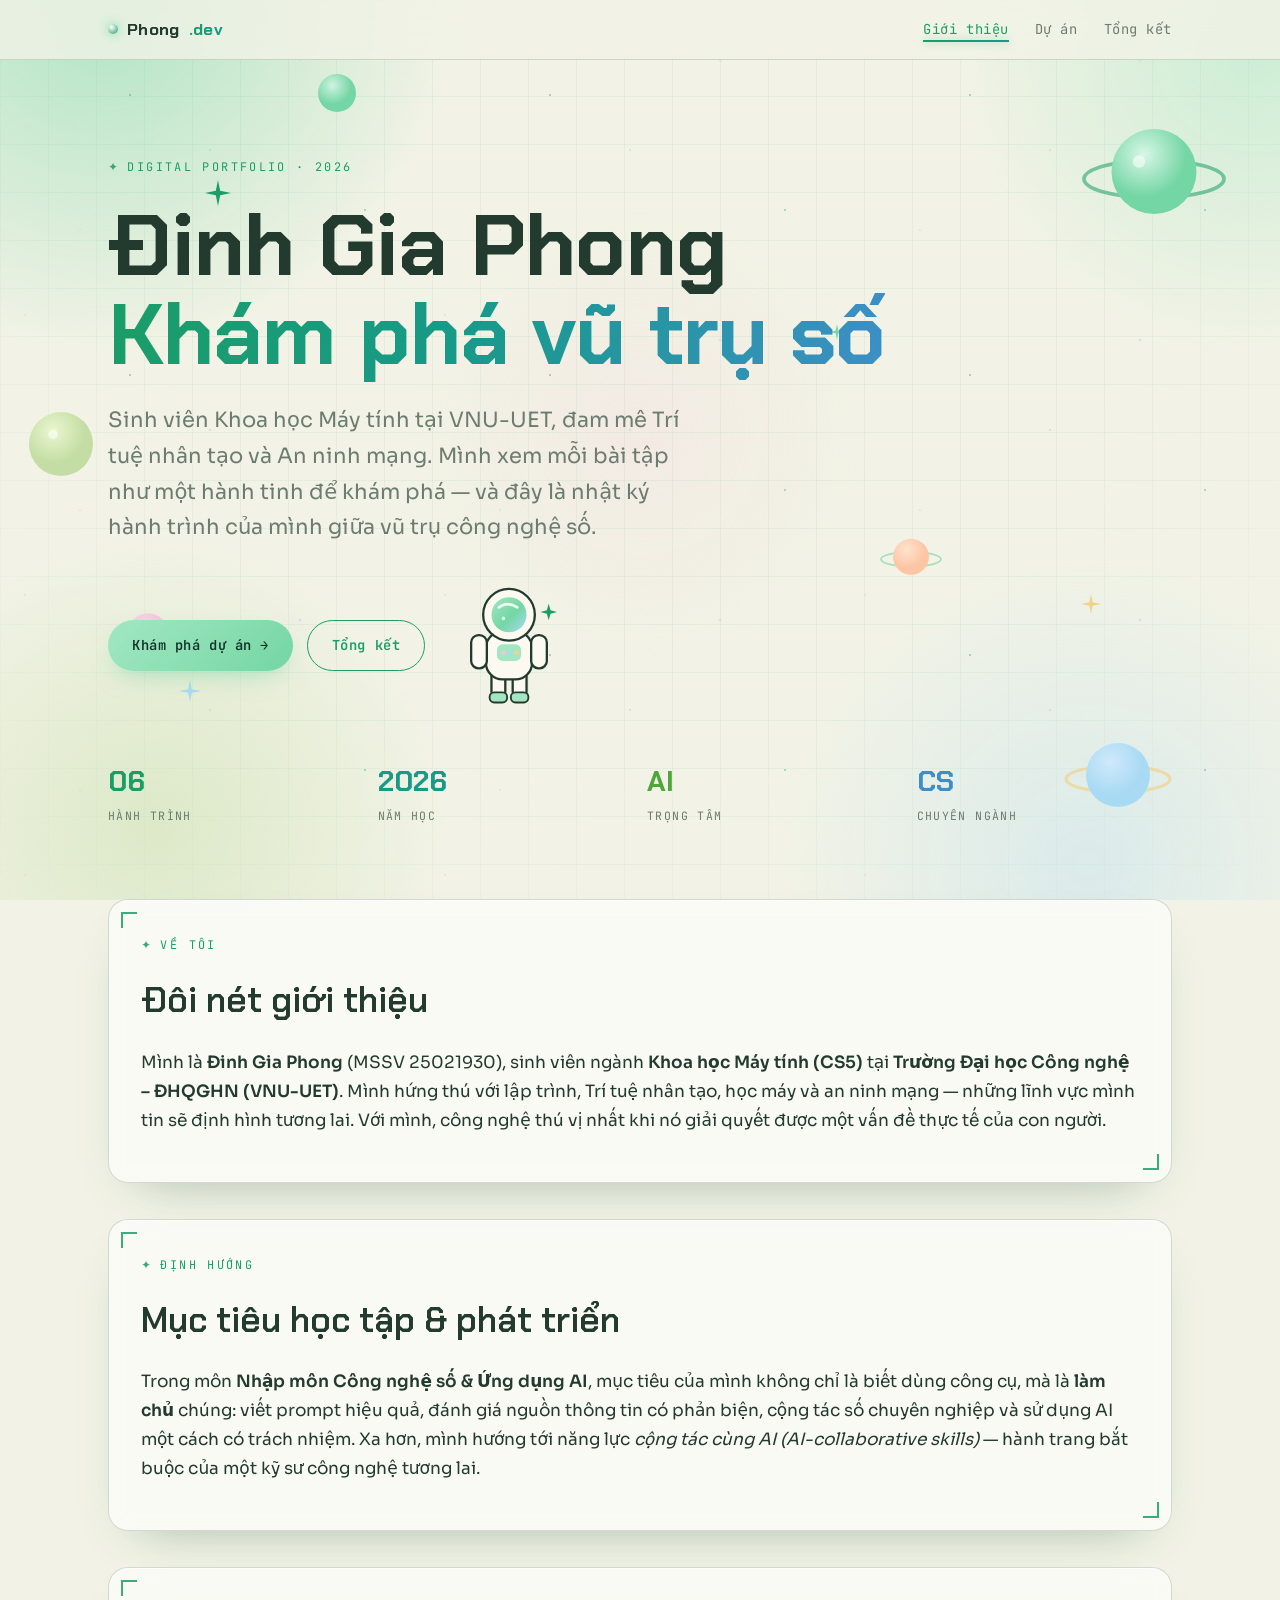
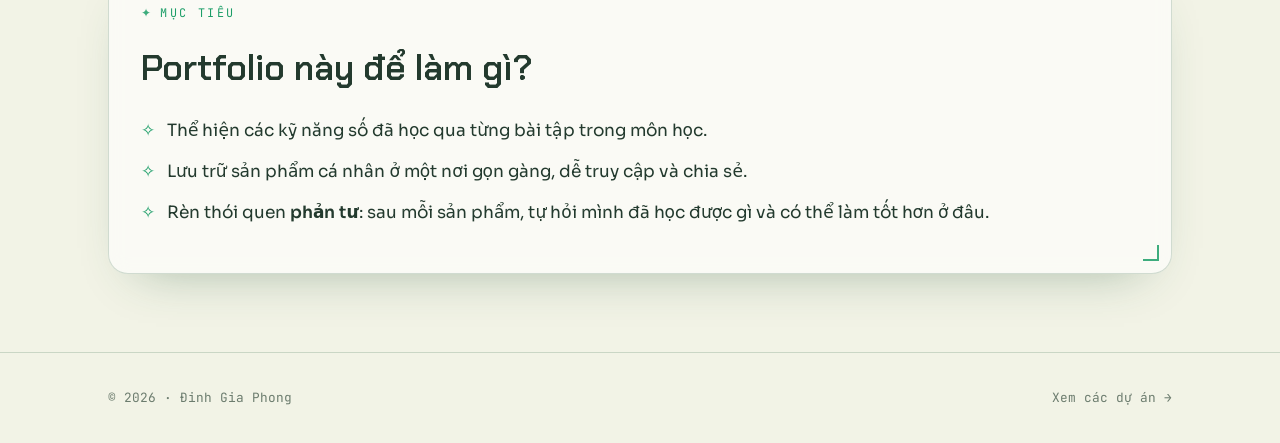
==== commit 68db6ae1: "Add files via upload" ====
--- a/index.html
+++ b/index.html
@@ -46,8 +46,7 @@
     <!-- 👉 THAY tên -->
     <h1 class="rise d2">Đinh Gia Phong<br /><span class="accent">Khám phá vũ trụ số</span></h1>
     <p class="lede rise d3">
-      <!-- 👉 1–2 câu giới thiệu ấn tượng về bản thân em -->
-      [Một hoặc hai câu giới thiệu ngắn gọn về bản thân — như một nhà thám hiểm đang dấn bước vào vũ trụ công nghệ &amp; AI.]
+      Sinh viên Khoa học Máy tính tại VNU-UET, đam mê Trí tuệ nhân tạo và An ninh mạng. Mình xem mỗi bài tập như một hành tinh để khám phá — và đây là nhật ký hành trình của mình giữa vũ trụ công nghệ số.
     </p>
     <div class="hero-row rise d4">
       <div class="hero-cta">
@@ -87,14 +86,14 @@
   <div class="wrap"><div class="panel hud">
     <span class="kicker">Về tôi</span><h2>Đôi nét giới thiệu</h2>
     <!-- 👉 THAY: họ tên, ngành, trường, sở thích -->
-    <p>Mình là <strong>[họ tên]</strong>, sinh viên ngành <strong>Khoa học Máy tính</strong> tại <strong>[tên trường]</strong>. [Viết thêm về sở thích và lĩnh vực công nghệ em quan tâm — lập trình, AI, dữ liệu, an ninh mạng...]</p>
+    <p>Mình là <strong>Đinh Gia Phong</strong> (MSSV 25021930), sinh viên ngành <strong>Khoa học Máy tính (CS5)</strong> tại <strong>Trường Đại học Công nghệ – ĐHQGHN (VNU-UET)</strong>. Mình hứng thú với lập trình, Trí tuệ nhân tạo, học máy và an ninh mạng — những lĩnh vực mình tin sẽ định hình tương lai. Với mình, công nghệ thú vị nhất khi nó giải quyết được một vấn đề thực tế của con người.</p>
   </div></div>
 </section>
 
 <section class="section">
   <div class="wrap"><div class="panel hud">
     <span class="kicker">Định hướng</span><h2>Mục tiêu học tập &amp; phát triển</h2>
-    <p>[Mục tiêu của em trong môn Nhập môn Công nghệ số &amp; Ứng dụng AI, và định hướng phát triển cá nhân.]</p>
+    <p>Trong môn <strong>Nhập môn Công nghệ số &amp; Ứng dụng AI</strong>, mục tiêu của mình không chỉ là biết dùng công cụ, mà là <strong>làm chủ</strong> chúng: viết prompt hiệu quả, đánh giá nguồn thông tin có phản biện, cộng tác số chuyên nghiệp và sử dụng AI một cách có trách nhiệm. Xa hơn, mình hướng tới năng lực <em>cộng tác cùng AI (AI-collaborative skills)</em> — hành trang bắt buộc của một kỹ sư công nghệ tương lai.</p>
   </div></div>
 </section>
 
@@ -104,7 +103,7 @@
     <ul>
       <li>Thể hiện các kỹ năng số đã học qua từng bài tập trong môn học.</li>
       <li>Lưu trữ sản phẩm cá nhân ở một nơi gọn gàng, dễ truy cập và chia sẻ.</li>
-      <li>[Thêm một mục tiêu của riêng em nếu muốn.]</li>
+      <li>Rèn thói quen <strong>phản tư</strong>: sau mỗi sản phẩm, tự hỏi mình đã học được gì và có thể làm tốt hơn ở đâu.</li>
     </ul>
   </div></div>
 </section>
--- a/style.css
+++ b/style.css
@@ -140,4 +140,60 @@
 @keyframes rise{to{opacity:1;transform:translateY(0)}}
 @media (prefers-reduced-motion:reduce){.rise,.astro,.cosmos *{animation:none!important}.rise{opacity:1;transform:none}html{scroll-behavior:auto}}
 @media (max-width:720px){body{font-size:16px}.nav-links{gap:14px}.nav-links a{font-size:.74rem}.panel{padding:22px 20px}.project{grid-template-columns:1fr}.project .num{font-size:2.5rem}.project .body{grid-column:1}.hero{padding:60px 0 44px}.astro{width:92px}.gallery-art{grid-template-columns:repeat(2,1fr)}.gallery-art .span-2{grid-column:span 2}}
-@media print{body{background:#fff}body::before,body::after{display:none}.grid,.cosmos,.topbar,.hero-cta,.btn,.video,.astro{display:none!important}.panel{background:#fff;box-shadow:none;border:1px solid #ddd;backdrop-filter:none}.shot-empty{display:none}.project,.panel{break-inside:avoid}}+@media print{body{background:#fff}body::before,body::after{display:none}.grid,.cosmos,.topbar,.hero-cta,.btn,.video,.astro{display:none!important}.panel{background:#fff;box-shadow:none;border:1px solid #ddd;backdrop-filter:none}.shot-empty{display:none}.project,.panel{break-inside:avoid}}
+/* ============================================================
+   "XEM BÁO CÁO CHI TIẾT" — nút mở & cửa sổ modal
+   Dùng lại đúng hệ màu/font trong :root để khớp phong cách.
+   ============================================================ */
+.detail-btn{margin-top:24px;display:inline-flex;align-items:center;gap:9px;font-family:var(--mono);font-size:.84rem;letter-spacing:.04em;color:#11352A;background:linear-gradient(135deg,var(--green),var(--green-2));border:0;padding:12px 24px;border-radius:999px;font-weight:600;cursor:pointer;box-shadow:0 10px 26px -10px var(--glow);transition:transform .2s,box-shadow .2s}
+.detail-btn:hover{transform:translateY(-2px);box-shadow:0 16px 36px -8px var(--glow)}
+.detail-btn:active{transform:translateY(0)}
+
+.modal-overlay{position:fixed;inset:0;z-index:200;display:flex;align-items:flex-start;justify-content:center;padding:48px 20px;background:rgba(23,40,30,.55);backdrop-filter:blur(9px);-webkit-backdrop-filter:blur(9px);opacity:0;visibility:hidden;transition:opacity .28s ease,visibility .28s ease;overflow-y:auto}
+.modal-overlay.open{opacity:1;visibility:visible}
+.modal{max-width:880px;width:100%;margin:auto;background:linear-gradient(180deg,var(--cream-2),var(--cream));border:1px solid var(--panel-brd);border-radius:22px;box-shadow:0 40px 90px -40px rgba(20,50,35,.7),inset 0 1px 0 rgba(255,255,255,.7);padding:40px 42px;position:relative;transform:translateY(18px) scale(.985);transition:transform .32s cubic-bezier(.2,.7,.3,1)}
+.modal-overlay.open .modal{transform:translateY(0) scale(1)}
+.modal::before,.modal::after{content:"";position:absolute;width:18px;height:18px;border:2px solid var(--c-green);opacity:.7}
+.modal::before{top:14px;left:14px;border-right:0;border-bottom:0}
+.modal::after{bottom:14px;right:14px;border-left:0;border-top:0}
+.modal-close{position:absolute;top:16px;right:18px;width:40px;height:40px;border-radius:50%;border:1.5px solid var(--panel-brd);background:rgba(116,214,164,.18);color:var(--c-green);font-size:1.55rem;line-height:1;cursor:pointer;display:grid;place-items:center;transition:background .2s,transform .25s;z-index:3}
+.modal-close:hover{background:rgba(116,214,164,.34);transform:rotate(90deg)}
+
+.modal h2{font-family:var(--display);font-weight:700;font-size:clamp(1.5rem,3.4vw,2.05rem);margin:10px 44px 20px 0;line-height:1.14}
+.modal-body{font-size:.97rem;color:var(--ink)}
+.modal-body h3{font-family:var(--display);font-weight:600;font-size:1.18rem;color:var(--ink);margin:26px 0 10px;padding-top:18px;border-top:1px solid var(--line)}
+.modal-body h4{font-family:var(--mono);font-size:.78rem;letter-spacing:.12em;text-transform:uppercase;color:var(--c-green);margin:20px 0 8px}
+.modal-body p{margin-bottom:13px}
+.modal-body ul{list-style:none;margin:8px 0 14px}
+.modal-body li{position:relative;padding-left:24px;margin-bottom:9px}
+.modal-body li::before{content:"✧";position:absolute;left:0;color:var(--c-green)}
+.modal-body code{font-family:var(--mono);font-size:.85em;background:rgba(116,214,164,.2);padding:1px 6px;border-radius:5px;color:#13503A}
+.modal-body .code{font-family:var(--mono);font-size:.82rem;background:#1E3329;color:#DCF4E6;padding:15px 17px;border-radius:12px;border:1px solid var(--panel-brd);overflow-x:auto;margin:10px 0 16px;line-height:1.65;white-space:pre}
+.modal-body strong{color:var(--ink);font-weight:600}
+
+.modal-table-wrap{overflow-x:auto;border-radius:12px;margin:12px 0 18px}
+.modal-body table{width:100%;border-collapse:collapse;font-size:.84rem;min-width:520px}
+.modal-body th,.modal-body td{border:1px solid var(--panel-brd);padding:9px 11px;text-align:left;vertical-align:top}
+.modal-body th{background:rgba(116,214,164,.24);font-family:var(--mono);font-size:.7rem;letter-spacing:.05em;text-transform:uppercase;color:var(--ink);white-space:nowrap}
+.modal-body tbody tr:nth-child(even) td{background:rgba(255,255,255,.55)}
+
+.modal-note{font-family:var(--mono);font-size:.75rem;line-height:1.6;color:var(--ink-soft);background:rgba(169,218,244,.18);border-left:3px solid var(--c-sky);padding:11px 15px;border-radius:0 10px 10px 0;margin:16px 0 0}
+.pdf-btn{margin-top:26px;display:inline-flex;align-items:center;gap:10px;font-family:var(--mono);font-size:.82rem;color:var(--c-green);background:transparent;border:1.5px solid var(--c-green);padding:11px 22px;border-radius:999px;text-decoration:none;font-weight:600;transition:background .2s}
+.pdf-btn:hover{background:rgba(116,214,164,.16)}
+
+body.modal-open{overflow:hidden}
+.modal::-webkit-scrollbar,.modal-overlay::-webkit-scrollbar{width:10px}
+.modal-overlay::-webkit-scrollbar-thumb{background:rgba(116,214,164,.5);border-radius:99px}
+
+@media (max-width:720px){
+  .modal{padding:30px 22px}
+  .modal-overlay{padding:24px 12px}
+  .modal h2{margin-right:40px}
+}
+@media (prefers-reduced-motion:reduce){
+  .modal,.modal-close{transition:none!important}
+  .modal{transform:none!important}
+}
+@media print{
+  .modal-overlay,.detail-btn{display:none!important}
+}
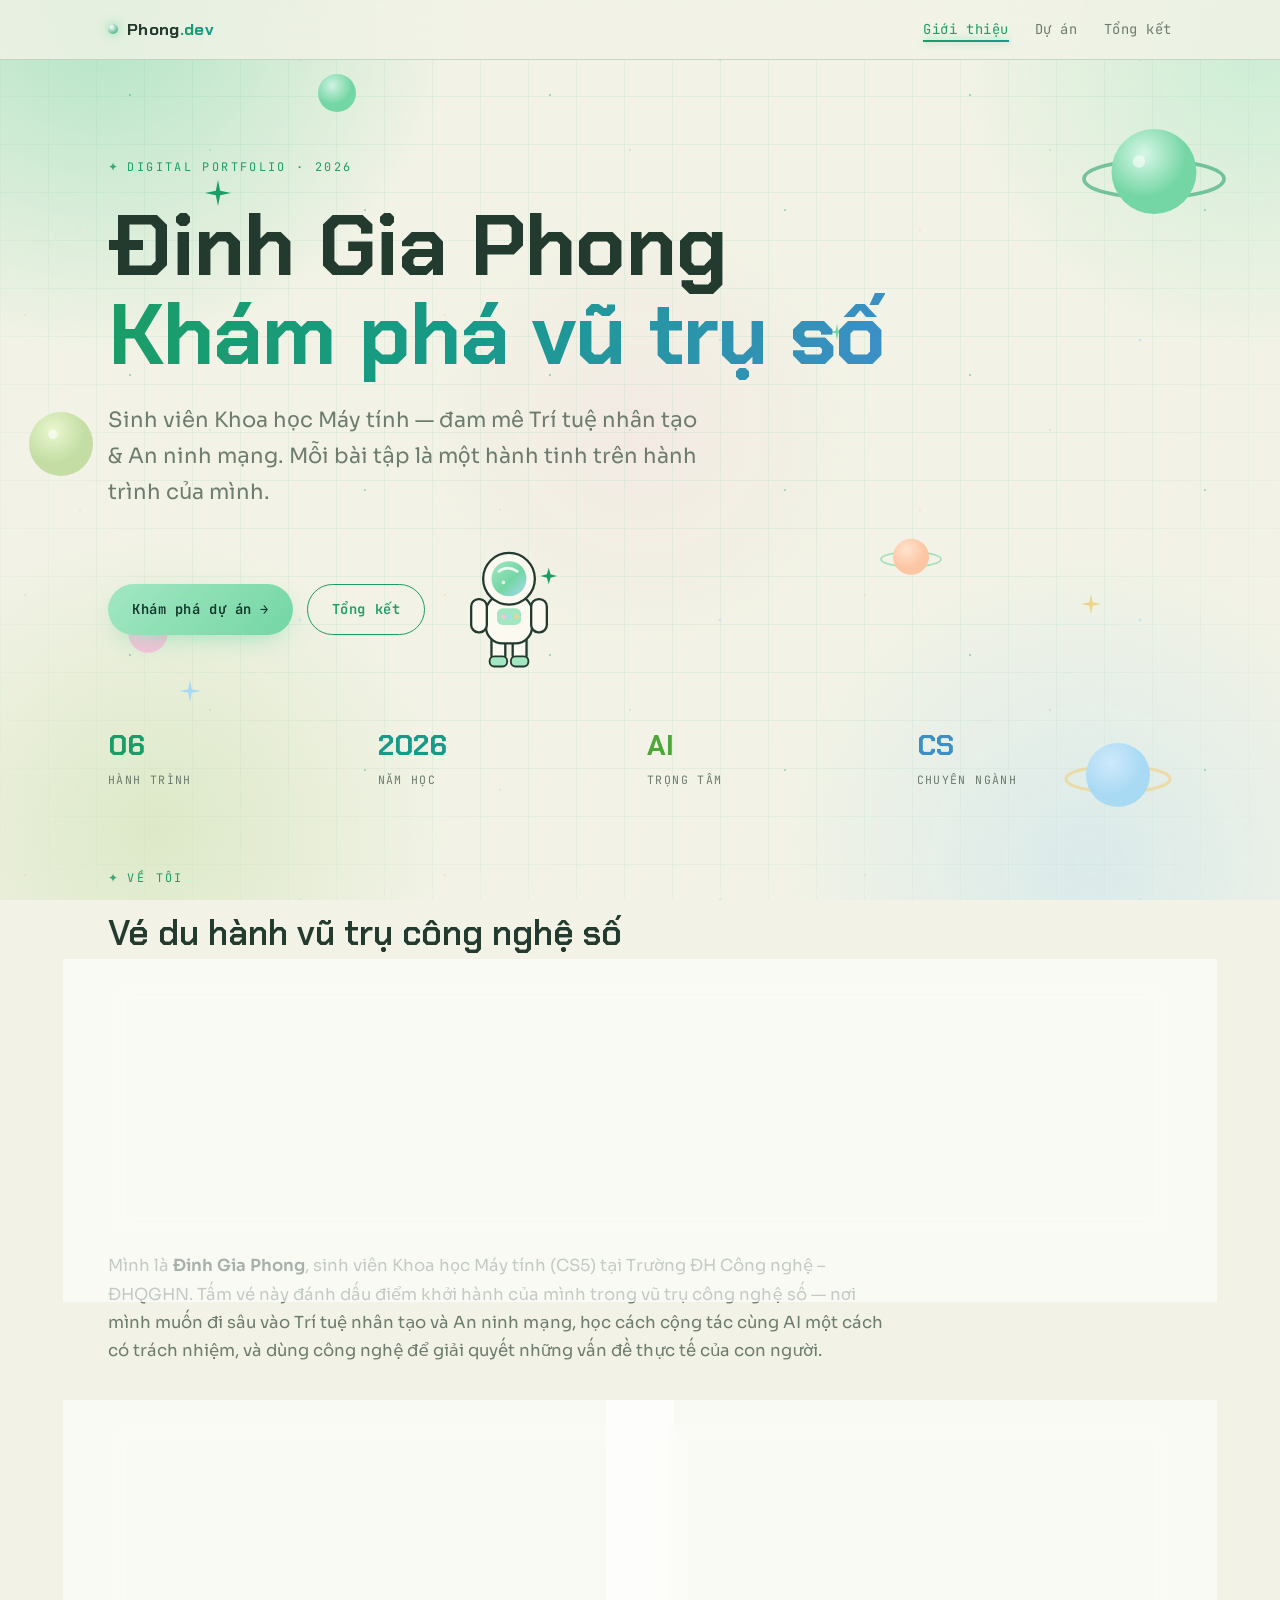
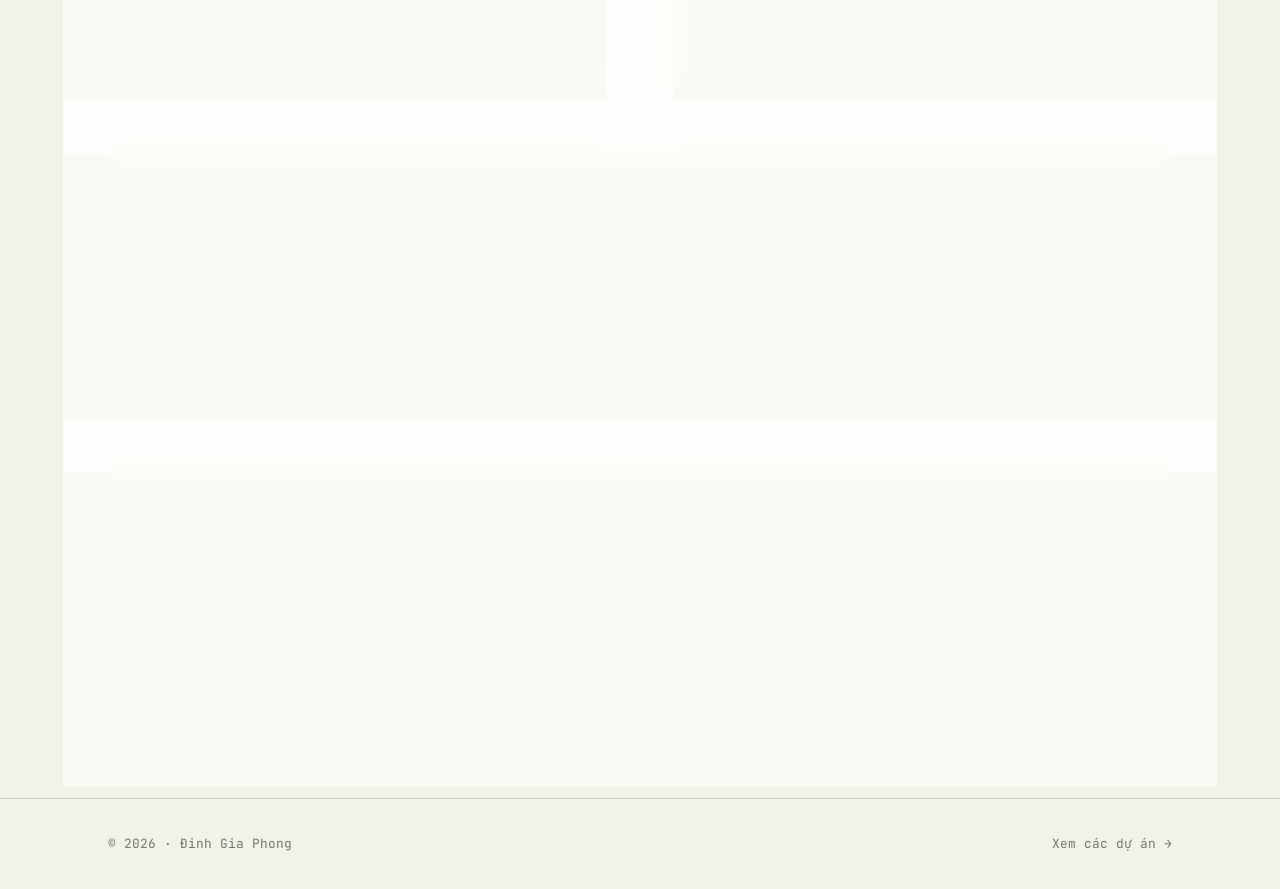
==== commit e8867f34: "Add files via upload" ====
--- a/index.html
+++ b/index.html
@@ -46,7 +46,7 @@
     <!-- 👉 THAY tên -->
     <h1 class="rise d2">Đinh Gia Phong<br /><span class="accent">Khám phá vũ trụ số</span></h1>
     <p class="lede rise d3">
-      Sinh viên Khoa học Máy tính tại VNU-UET, đam mê Trí tuệ nhân tạo và An ninh mạng. Mình xem mỗi bài tập như một hành tinh để khám phá — và đây là nhật ký hành trình của mình giữa vũ trụ công nghệ số.
+      Sinh viên Khoa học Máy tính — đam mê Trí tuệ nhân tạo &amp; An ninh mạng. Mỗi bài tập là một hành tinh trên hành trình của mình.
     </p>
     <div class="hero-row rise d4">
       <div class="hero-cta">
@@ -83,27 +83,75 @@
 </section>
 
 <section class="section">
+  <div class="wrap">
+    <span class="kicker">Về tôi</span><h2>Vé du hành vũ trụ công nghệ số</h2>
+    <div class="ticket">
+      <div class="ticket-main">
+        <div class="ticket-head">
+          <span class="t-name">✦ Vé du hành · Vũ trụ công nghệ số</span>
+          <span class="t-code">VNU-UET · 2026</span>
+        </div>
+        <div class="ticket-body">
+          <!-- 👉 CHÈN ẢNH THẺ: thay nội dung bên trong .id-photo bằng <img src="images/anh-the.png" alt="Ảnh thẻ"> -->
+          <div class="id-photo"><img src="images/anh-the.jpg" alt="Ảnh thẻ Đinh Gia Phong"></div>
+          <div class="t-fields">
+            <div class="t-field"><div class="k">Hành khách</div><div class="v">Đinh Gia Phong</div></div>
+            <div class="t-field"><div class="k">Mã số · MSSV</div><div class="v">25021930</div></div>
+            <div class="t-field"><div class="k">Chuyến bay</div><div class="v">CS5 · Khoa học Máy tính</div></div>
+            <div class="t-field"><div class="k">Trường</div><div class="v">ĐH Công nghệ – ĐHQGHN</div></div>
+            <div class="t-field"><div class="k">Hành trình</div><div class="v">Tân sinh viên → Cử nhân công nghệ</div></div>
+            <div class="t-field"><div class="k">Nhiệm vụ</div><div class="v">Công nghệ số &amp; AI</div></div>
+          </div>
+        </div>
+      </div>
+      <div class="ticket-stub">
+        <div><div class="k">Cổng</div><div class="v">K1</div></div>
+        <div><div class="k">Ghế</div><div class="v">CS5</div></div>
+        <div class="barcode"><i class="b1"></i><i></i><i class="b3"></i><i class="b1"></i><i></i><i class="b1"></i><i></i><i class="b3"></i><i class="b1"></i><i></i><i class="b1"></i><i></i><i class="b3"></i><i class="b1"></i></div>
+        <div class="stub-id">25021930</div>
+      </div>
+    </div>
+    <p class="ticket-note">Mình là <strong>Đinh Gia Phong</strong>, sinh viên Khoa học Máy tính (CS5) tại Trường ĐH Công nghệ – ĐHQGHN. Tấm vé này đánh dấu điểm khởi hành của mình trong vũ trụ công nghệ số — nơi mình muốn đi sâu vào Trí tuệ nhân tạo và An ninh mạng, học cách cộng tác cùng AI một cách có trách nhiệm, và dùng công nghệ để giải quyết những vấn đề thực tế của con người.</p>
+  </div>
+</section>
+
+<section class="section">
+  <div class="wrap">
+    <div class="duo">
+      <div class="panel hud">
+        <h2>Điểm mạnh</h2>
+        <ul>
+          <li>Tư duy logic, giải quyết vấn đề</li>
+          <li>Chăm chỉ, ham học hỏi</li>
+          <li>Sáng tạo, linh hoạt</li>
+        </ul>
+      </div>
+      <div class="panel hud">
+        <h2>Sở thích</h2>
+        <ul>
+          <li>Khám phá công nghệ mới</li>
+          <li>Xem phim trinh thám</li>
+          <li>Chơi cầu lông, đi bộ</li>
+        </ul>
+      </div>
+    </div>
+  </div>
+</section>
+
+<section class="section">
   <div class="wrap"><div class="panel hud">
-    <span class="kicker">Về tôi</span><h2>Đôi nét giới thiệu</h2>
-    <!-- 👉 THAY: họ tên, ngành, trường, sở thích -->
-    <p>Mình là <strong>Đinh Gia Phong</strong> (MSSV 25021930), sinh viên ngành <strong>Khoa học Máy tính (CS5)</strong> tại <strong>Trường Đại học Công nghệ – ĐHQGHN (VNU-UET)</strong>. Mình hứng thú với lập trình, Trí tuệ nhân tạo, học máy và an ninh mạng — những lĩnh vực mình tin sẽ định hình tương lai. Với mình, công nghệ thú vị nhất khi nó giải quyết được một vấn đề thực tế của con người.</p>
+    <h2>Mục tiêu học tập &amp; phát triển</h2>
+    <p>Trong môn <strong>Nhập môn Công nghệ số &amp; Ứng dụng AI</strong>, mục tiêu của mình không chỉ là biết dùng công cụ, mà là <strong>làm chủ</strong> chúng: viết prompt hiệu quả, đánh giá nguồn thông tin có phản biện, cộng tác số chuyên nghiệp và sử dụng AI một cách có trách nhiệm. Xa hơn, mình hướng tới năng lực <em>cộng tác cùng AI (AI-collaborative skills)</em> — hành trang bắt buộc của một cử nhân công nghệ tương lai.</p>
   </div></div>
 </section>
 
 <section class="section">
   <div class="wrap"><div class="panel hud">
-    <span class="kicker">Định hướng</span><h2>Mục tiêu học tập &amp; phát triển</h2>
-    <p>Trong môn <strong>Nhập môn Công nghệ số &amp; Ứng dụng AI</strong>, mục tiêu của mình không chỉ là biết dùng công cụ, mà là <strong>làm chủ</strong> chúng: viết prompt hiệu quả, đánh giá nguồn thông tin có phản biện, cộng tác số chuyên nghiệp và sử dụng AI một cách có trách nhiệm. Xa hơn, mình hướng tới năng lực <em>cộng tác cùng AI (AI-collaborative skills)</em> — hành trang bắt buộc của một kỹ sư công nghệ tương lai.</p>
-  </div></div>
-</section>
-
-<section class="section">
-  <div class="wrap"><div class="panel hud">
-    <span class="kicker">Mục tiêu</span><h2>Portfolio này để làm gì?</h2>
+    <h2>Mục tiêu của Portfolio</h2>
     <ul>
       <li>Thể hiện các kỹ năng số đã học qua từng bài tập trong môn học.</li>
       <li>Lưu trữ sản phẩm cá nhân ở một nơi gọn gàng, dễ truy cập và chia sẻ.</li>
-      <li>Rèn thói quen <strong>phản tư</strong>: sau mỗi sản phẩm, tự hỏi mình đã học được gì và có thể làm tốt hơn ở đâu.</li>
+      <li>Rèn thói quen <strong>suy ngẫm</strong>: sau mỗi sản phẩm, tự hỏi mình đã học được gì và có thể làm tốt hơn ở đâu.</li>
     </ul>
   </div></div>
 </section>
--- a/style.css
+++ b/style.css
@@ -62,8 +62,8 @@
 
 .topbar{position:sticky;top:0;z-index:30;background:rgba(242,243,230,.8);backdrop-filter:blur(12px);border-bottom:1px solid var(--panel-brd)}
 .nav{max-width:var(--maxw);margin:0 auto;padding:15px 28px;display:flex;align-items:center;justify-content:space-between}
-.brand{font-family:var(--display);font-weight:700;font-size:1.05rem;color:var(--ink);text-decoration:none;letter-spacing:.02em;display:inline-flex;align-items:center;gap:9px}
-.brand .dot{width:10px;height:10px;border-radius:50%;background:radial-gradient(circle at 35% 30%,#fff,var(--c-green));box-shadow:0 0 12px var(--green-2);animation:pulse 2.4s ease-in-out infinite}
+.brand{font-family:var(--display);font-weight:700;font-size:1.05rem;color:var(--ink);text-decoration:none;letter-spacing:.02em;display:inline-flex;align-items:center}
+.brand .dot{width:10px;height:10px;border-radius:50%;margin-right:9px;background:radial-gradient(circle at 35% 30%,#fff,var(--c-green));box-shadow:0 0 12px var(--green-2);animation:pulse 2.4s ease-in-out infinite}
 .brand span{background:linear-gradient(90deg,var(--c-green),var(--c-teal));-webkit-background-clip:text;background-clip:text;color:transparent}
 @keyframes pulse{0%,100%{opacity:1}50%{opacity:.4}}
 .nav-links{display:flex;gap:26px;list-style:none}
@@ -196,4 +196,44 @@
 }
 @media print{
   .modal-overlay,.detail-btn{display:none!important}
-}+}
+
+/* ============================================================
+   VÉ DU HÀNH (boarding pass) + 2 cột Điểm mạnh/Sở thích — trang chủ
+   ============================================================ */
+.ticket{display:flex;background:var(--panel);border:1px solid var(--panel-brd);border-radius:20px;backdrop-filter:blur(10px);-webkit-backdrop-filter:blur(10px);box-shadow:0 22px 50px -30px rgba(40,90,60,.45),inset 0 1px 0 rgba(255,255,255,.7);overflow:hidden;position:relative;margin-top:6px}
+.ticket-main{flex:1;min-width:0;padding:24px 28px}
+.ticket-head{display:flex;justify-content:space-between;align-items:center;gap:10px;padding-bottom:14px;margin-bottom:18px;border-bottom:1px dashed var(--panel-brd)}
+.t-name{font-family:var(--mono);font-size:.74rem;letter-spacing:.16em;text-transform:uppercase;color:var(--c-green)}
+.t-code{font-family:var(--mono);font-size:.72rem;letter-spacing:.1em;color:var(--ink-soft);white-space:nowrap}
+.ticket-body{display:flex;gap:22px}
+.id-photo{width:108px;height:132px;flex:none;border:1.5px dashed var(--c-green);border-radius:12px;background:rgba(116,214,164,.1);display:flex;flex-direction:column;align-items:center;justify-content:center;text-align:center;font-family:var(--mono);font-size:.72rem;color:var(--ink-soft);overflow:hidden}
+.id-photo span{font-size:1.5rem;color:var(--c-green);margin-bottom:4px;line-height:1}
+.id-photo img{width:100%;height:100%;object-fit:cover}
+.t-fields{flex:1;min-width:0;display:grid;grid-template-columns:1fr 1fr;gap:15px 22px;align-content:center}
+.t-field .k{font-family:var(--mono);font-size:.66rem;letter-spacing:.1em;text-transform:uppercase;color:var(--ink-soft);margin-bottom:3px}
+.t-field .v{font-family:var(--display);font-weight:600;font-size:1.02rem;color:var(--ink);line-height:1.15}
+.ticket-stub{flex:0 0 104px;border-left:2px dashed var(--panel-brd);padding:22px 12px;display:flex;flex-direction:column;align-items:center;justify-content:space-between;gap:12px;background:rgba(116,214,164,.08);text-align:center}
+.ticket-stub .k{font-family:var(--mono);font-size:.58rem;letter-spacing:.1em;text-transform:uppercase;color:var(--ink-soft)}
+.ticket-stub .v{font-family:var(--display);font-weight:700;font-size:1.3rem;color:var(--c-green);line-height:1}
+.barcode{display:flex;gap:2px;align-items:flex-end;height:36px}
+.barcode i{width:2px;height:100%;background:var(--ink);display:block}
+.barcode .b1{width:1px}.barcode .b3{width:3px}
+.stub-id{font-family:var(--mono);font-size:.58rem;letter-spacing:.06em;color:var(--ink-soft)}
+.ticket-note{margin-top:18px;color:var(--ink-soft);font-size:1.04rem;max-width:780px}
+.ticket-note strong{color:var(--ink)}
+
+.duo{display:grid;grid-template-columns:1fr 1fr;gap:22px;margin-top:6px}
+.duo .panel{padding:24px 28px}
+.duo ul{margin:8px 0 0;list-style:none}
+
+@media (max-width:720px){
+  .ticket{flex-direction:column}
+  .ticket-main{padding:20px 18px}
+  .ticket-body{flex-direction:column;align-items:center}
+  .t-fields{width:100%}
+  .ticket-stub{flex-direction:row;border-left:0;border-top:2px dashed var(--panel-brd);padding:14px 16px;gap:14px}
+  .barcode{height:28px}
+  .duo{grid-template-columns:1fr}
+}
+@media print{.ticket{background:#fff!important;box-shadow:none;backdrop-filter:none;break-inside:avoid}}
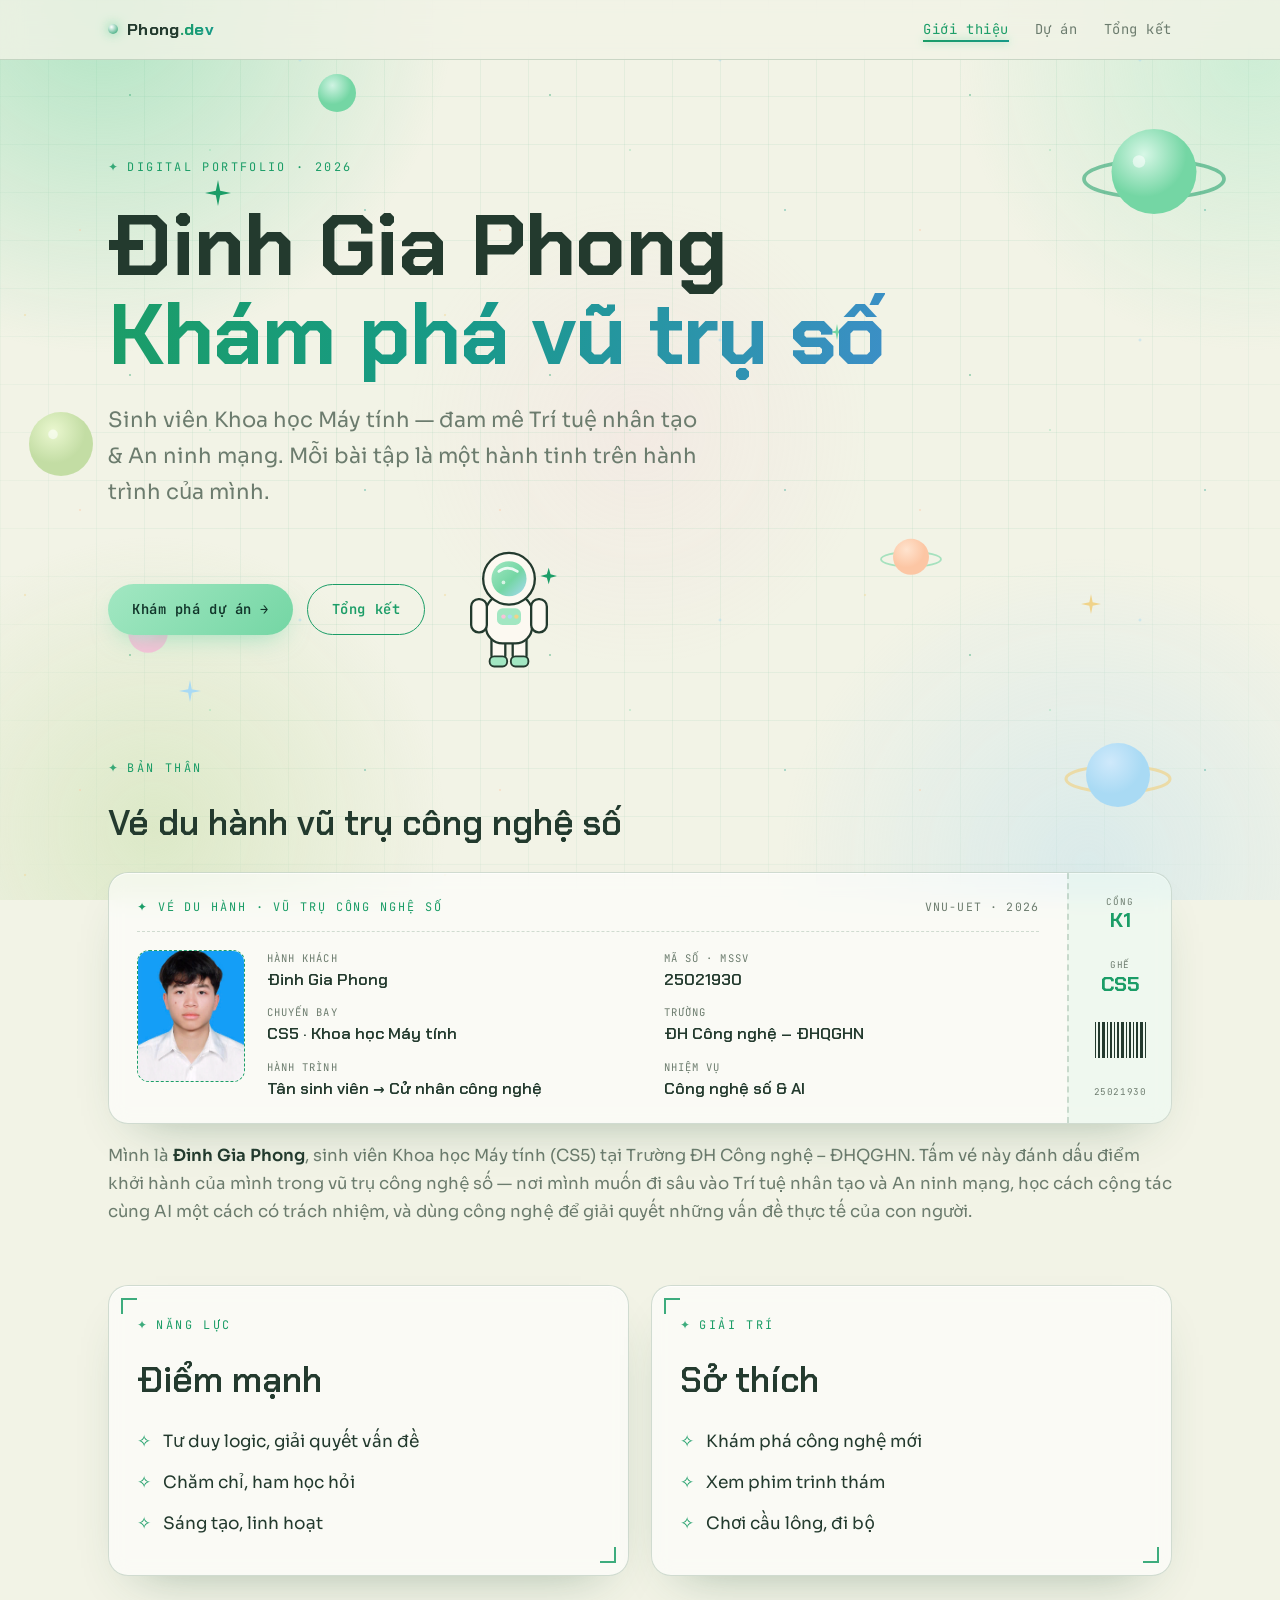
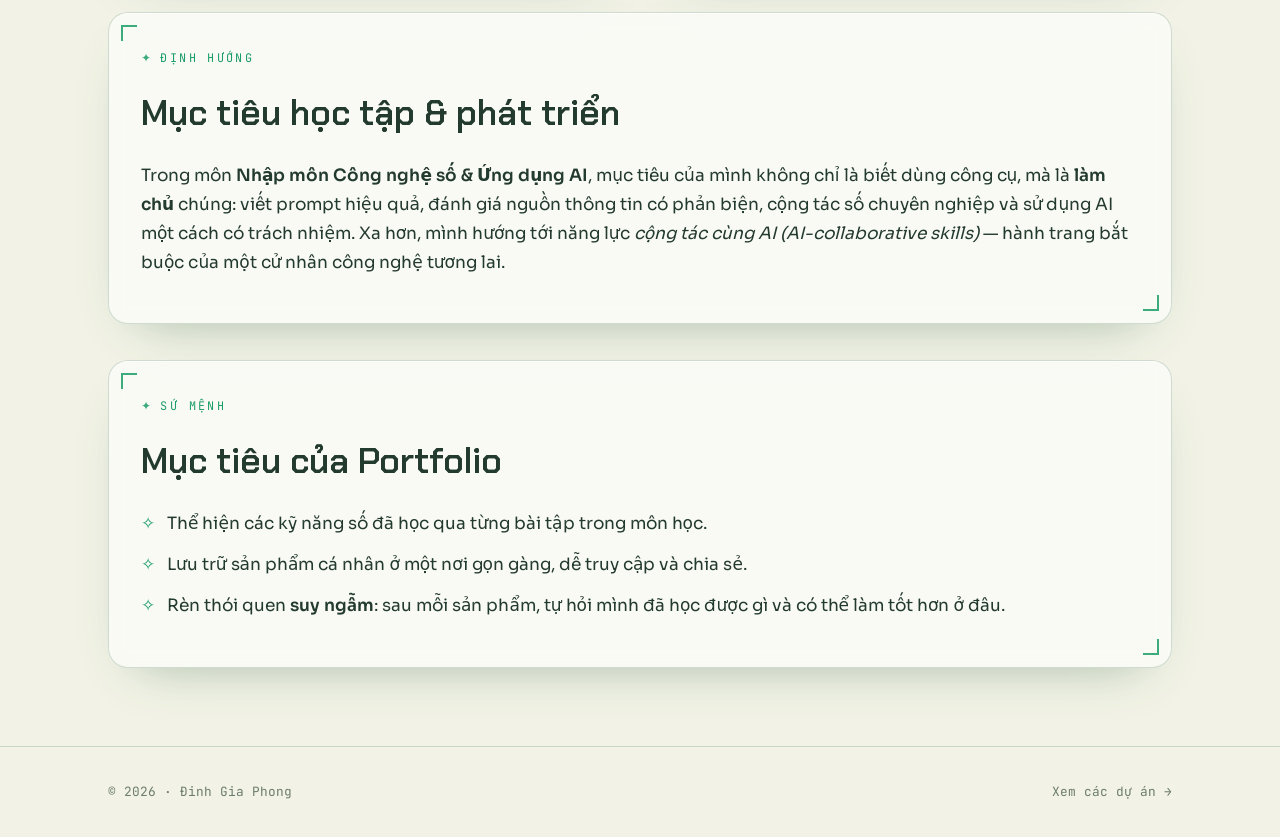
==== commit 7dc7a0d5: "Add files via upload" ====
--- a/index.html
+++ b/index.html
@@ -73,18 +73,12 @@
         <path d="M108 30 l2 7 7 2 -7 2 -2 7 -2 -7 -7 -2 7 -2 z" fill="#1B9D67"/>
       </svg>
     </div>
-    <div class="stat-strip rise d4">
-      <div class="stat"><div class="n">06</div><div class="l">Hành trình</div></div>
-      <div class="stat"><div class="n">2026</div><div class="l">Năm học</div></div>
-      <div class="stat"><div class="n">AI</div><div class="l">Trọng tâm</div></div>
-      <div class="stat"><div class="n">CS</div><div class="l">Chuyên ngành</div></div>
-    </div>
   </div>
 </section>
 
 <section class="section">
   <div class="wrap">
-    <span class="kicker">Về tôi</span><h2>Vé du hành vũ trụ công nghệ số</h2>
+    <span class="kicker">Bản thân</span><h2>Vé du hành vũ trụ công nghệ số</h2>
     <div class="ticket">
       <div class="ticket-main">
         <div class="ticket-head">
@@ -93,7 +87,7 @@
         </div>
         <div class="ticket-body">
           <!-- 👉 CHÈN ẢNH THẺ: thay nội dung bên trong .id-photo bằng <img src="images/anh-the.png" alt="Ảnh thẻ"> -->
-          <div class="id-photo"><img src="images/anh-the.jpg" alt="Ảnh thẻ Đinh Gia Phong"></div>
+          <div class="id-photo"><img src="images/anh_the.jpg" alt="Ảnh thẻ Đinh Gia Phong"></div>
           <div class="t-fields">
             <div class="t-field"><div class="k">Hành khách</div><div class="v">Đinh Gia Phong</div></div>
             <div class="t-field"><div class="k">Mã số · MSSV</div><div class="v">25021930</div></div>
@@ -119,7 +113,7 @@
   <div class="wrap">
     <div class="duo">
       <div class="panel hud">
-        <h2>Điểm mạnh</h2>
+        <span class="kicker">Năng lực</span><h2>Điểm mạnh</h2>
         <ul>
           <li>Tư duy logic, giải quyết vấn đề</li>
           <li>Chăm chỉ, ham học hỏi</li>
@@ -127,7 +121,7 @@
         </ul>
       </div>
       <div class="panel hud">
-        <h2>Sở thích</h2>
+        <span class="kicker">Giải trí</span><h2>Sở thích</h2>
         <ul>
           <li>Khám phá công nghệ mới</li>
           <li>Xem phim trinh thám</li>
@@ -140,14 +134,14 @@
 
 <section class="section">
   <div class="wrap"><div class="panel hud">
-    <h2>Mục tiêu học tập &amp; phát triển</h2>
+    <span class="kicker">Định hướng</span><h2>Mục tiêu học tập &amp; phát triển</h2>
     <p>Trong môn <strong>Nhập môn Công nghệ số &amp; Ứng dụng AI</strong>, mục tiêu của mình không chỉ là biết dùng công cụ, mà là <strong>làm chủ</strong> chúng: viết prompt hiệu quả, đánh giá nguồn thông tin có phản biện, cộng tác số chuyên nghiệp và sử dụng AI một cách có trách nhiệm. Xa hơn, mình hướng tới năng lực <em>cộng tác cùng AI (AI-collaborative skills)</em> — hành trang bắt buộc của một cử nhân công nghệ tương lai.</p>
   </div></div>
 </section>
 
 <section class="section">
   <div class="wrap"><div class="panel hud">
-    <h2>Mục tiêu của Portfolio</h2>
+    <span class="kicker">Sứ mệnh</span><h2>Mục tiêu của Portfolio</h2>
     <ul>
       <li>Thể hiện các kỹ năng số đã học qua từng bài tập trong môn học.</li>
       <li>Lưu trữ sản phẩm cá nhân ở một nơi gọn gàng, dễ truy cập và chia sẻ.</li>
--- a/style.css
+++ b/style.css
@@ -220,7 +220,7 @@
 .barcode i{width:2px;height:100%;background:var(--ink);display:block}
 .barcode .b1{width:1px}.barcode .b3{width:3px}
 .stub-id{font-family:var(--mono);font-size:.58rem;letter-spacing:.06em;color:var(--ink-soft)}
-.ticket-note{margin-top:18px;color:var(--ink-soft);font-size:1.04rem;max-width:780px}
+.ticket-note{margin-top:18px;color:var(--ink-soft);font-size:1.04rem}
 .ticket-note strong{color:var(--ink)}
 
 .duo{display:grid;grid-template-columns:1fr 1fr;gap:22px;margin-top:6px}
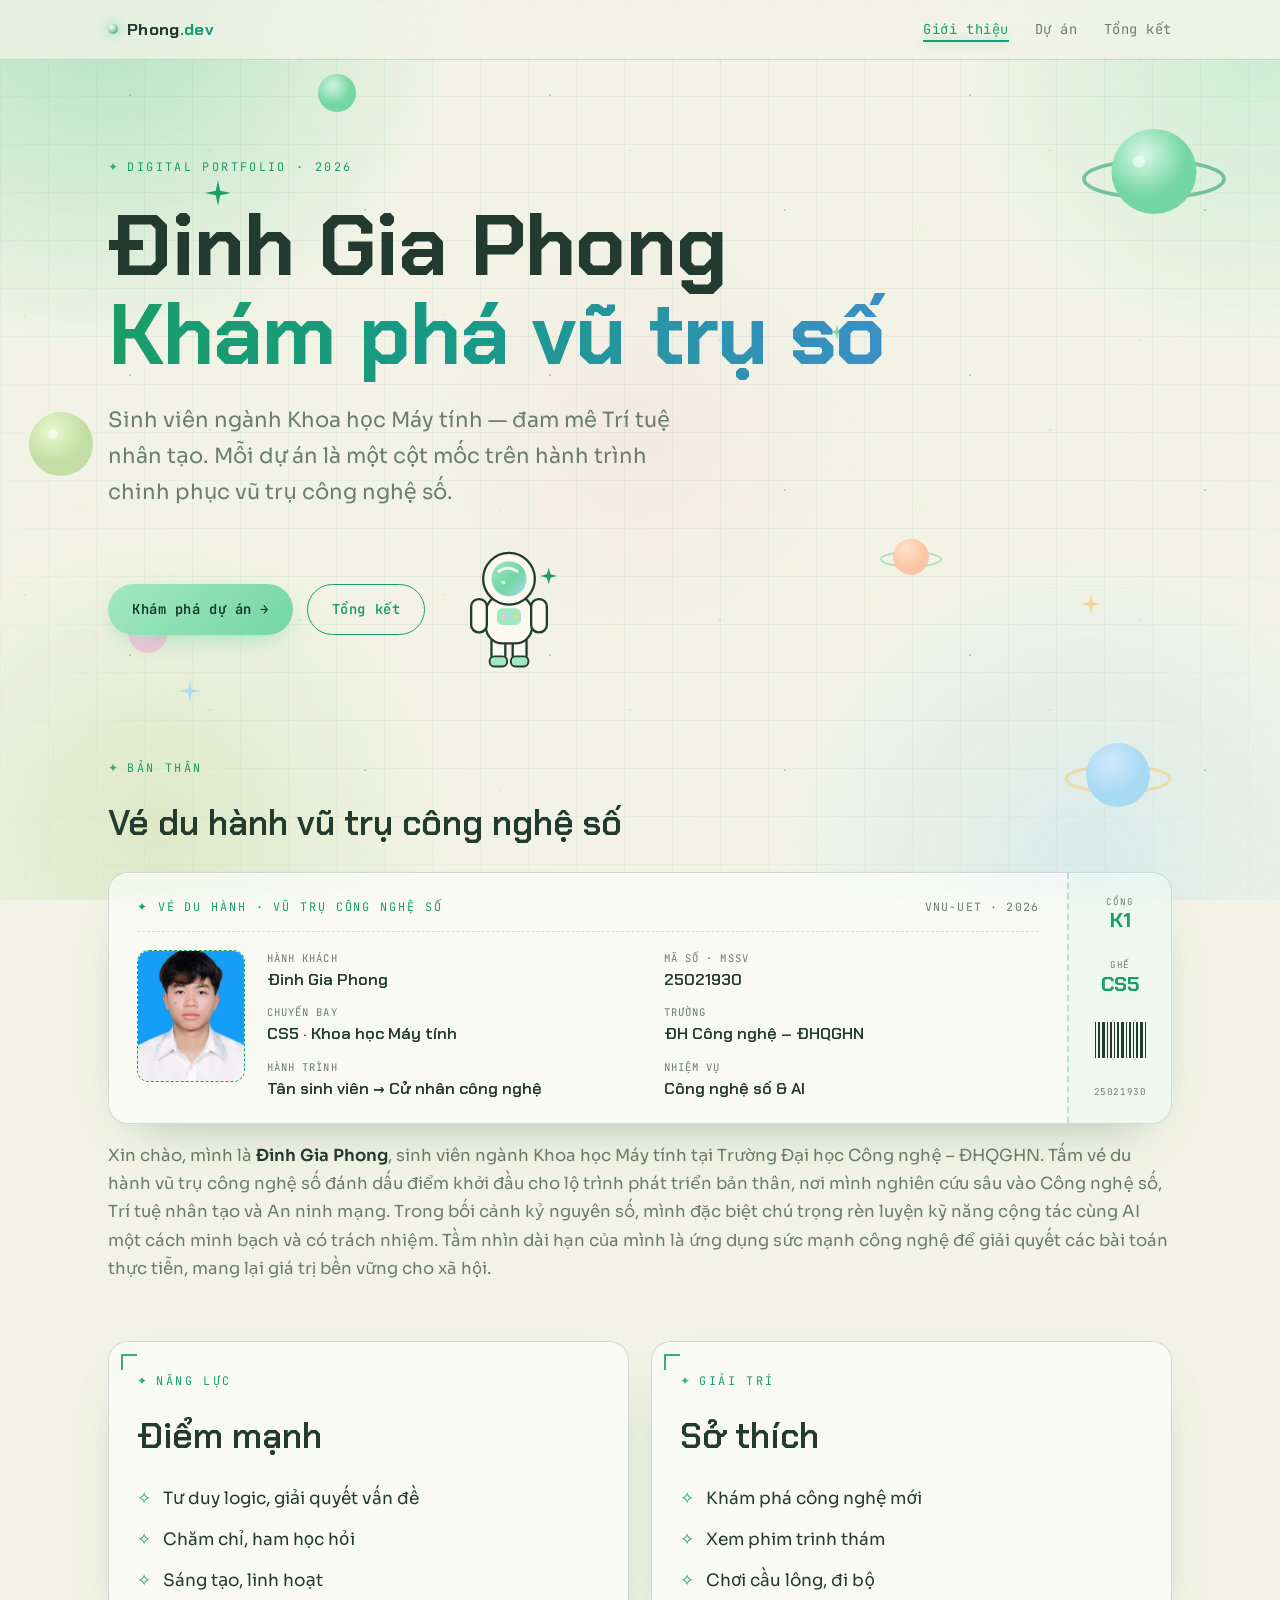
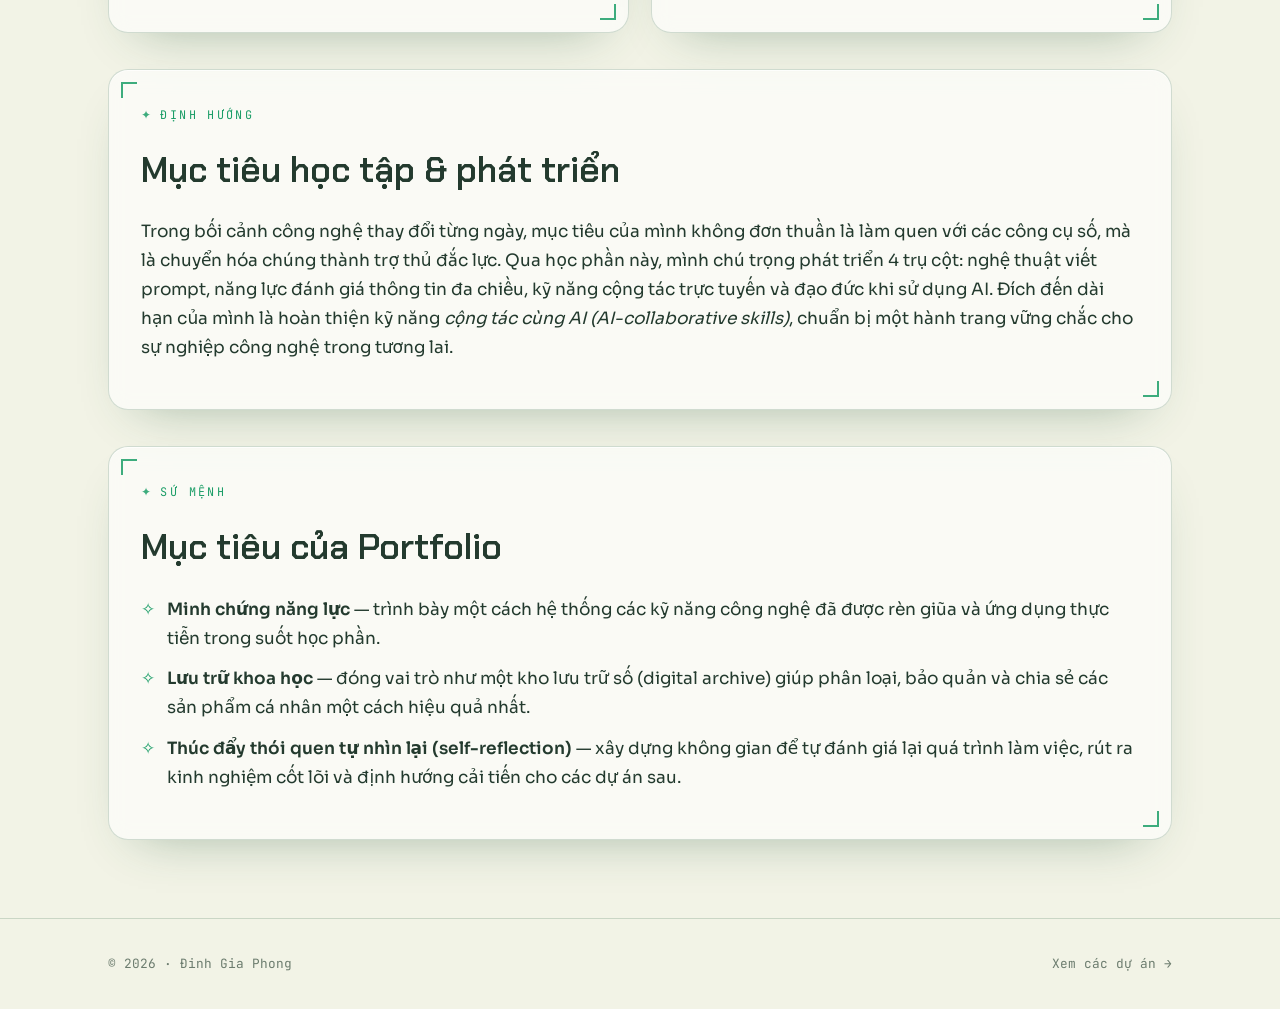
==== commit 38686226: "Add files via upload" ====
--- a/index.html
+++ b/index.html
@@ -46,7 +46,7 @@
     <!-- 👉 THAY tên -->
     <h1 class="rise d2">Đinh Gia Phong<br /><span class="accent">Khám phá vũ trụ số</span></h1>
     <p class="lede rise d3">
-      Sinh viên Khoa học Máy tính — đam mê Trí tuệ nhân tạo &amp; An ninh mạng. Mỗi bài tập là một hành tinh trên hành trình của mình.
+      Sinh viên ngành Khoa học Máy tính — đam mê Trí tuệ nhân tạo. Mỗi dự án là một cột mốc trên hành trình chinh phục vũ trụ công nghệ số.
     </p>
     <div class="hero-row rise d4">
       <div class="hero-cta">
@@ -105,7 +105,7 @@
         <div class="stub-id">25021930</div>
       </div>
     </div>
-    <p class="ticket-note">Mình là <strong>Đinh Gia Phong</strong>, sinh viên Khoa học Máy tính (CS5) tại Trường ĐH Công nghệ – ĐHQGHN. Tấm vé này đánh dấu điểm khởi hành của mình trong vũ trụ công nghệ số — nơi mình muốn đi sâu vào Trí tuệ nhân tạo và An ninh mạng, học cách cộng tác cùng AI một cách có trách nhiệm, và dùng công nghệ để giải quyết những vấn đề thực tế của con người.</p>
+    <p class="ticket-note">Xin chào, mình là <strong>Đinh Gia Phong</strong>, sinh viên ngành Khoa học Máy tính tại Trường Đại học Công nghệ – ĐHQGHN. Tấm vé du hành vũ trụ công nghệ số đánh dấu điểm khởi đầu cho lộ trình phát triển bản thân, nơi mình nghiên cứu sâu vào Công nghệ số, Trí tuệ nhân tạo và An ninh mạng. Trong bối cảnh kỷ nguyên số, mình đặc biệt chú trọng rèn luyện kỹ năng cộng tác cùng AI một cách minh bạch và có trách nhiệm. Tầm nhìn dài hạn của mình là ứng dụng sức mạnh công nghệ để giải quyết các bài toán thực tiễn, mang lại giá trị bền vững cho xã hội.</p>
   </div>
 </section>
 
@@ -135,7 +135,7 @@
 <section class="section">
   <div class="wrap"><div class="panel hud">
     <span class="kicker">Định hướng</span><h2>Mục tiêu học tập &amp; phát triển</h2>
-    <p>Trong môn <strong>Nhập môn Công nghệ số &amp; Ứng dụng AI</strong>, mục tiêu của mình không chỉ là biết dùng công cụ, mà là <strong>làm chủ</strong> chúng: viết prompt hiệu quả, đánh giá nguồn thông tin có phản biện, cộng tác số chuyên nghiệp và sử dụng AI một cách có trách nhiệm. Xa hơn, mình hướng tới năng lực <em>cộng tác cùng AI (AI-collaborative skills)</em> — hành trang bắt buộc của một cử nhân công nghệ tương lai.</p>
+    <p>Trong bối cảnh công nghệ thay đổi từng ngày, mục tiêu của mình không đơn thuần là làm quen với các công cụ số, mà là chuyển hóa chúng thành trợ thủ đắc lực. Qua học phần này, mình chú trọng phát triển 4 trụ cột: nghệ thuật viết prompt, năng lực đánh giá thông tin đa chiều, kỹ năng cộng tác trực tuyến và đạo đức khi sử dụng AI. Đích đến dài hạn của mình là hoàn thiện kỹ năng <em>cộng tác cùng AI (AI-collaborative skills)</em>, chuẩn bị một hành trang vững chắc cho sự nghiệp công nghệ trong tương lai.</p>
   </div></div>
 </section>
 
@@ -143,9 +143,9 @@
   <div class="wrap"><div class="panel hud">
     <span class="kicker">Sứ mệnh</span><h2>Mục tiêu của Portfolio</h2>
     <ul>
-      <li>Thể hiện các kỹ năng số đã học qua từng bài tập trong môn học.</li>
-      <li>Lưu trữ sản phẩm cá nhân ở một nơi gọn gàng, dễ truy cập và chia sẻ.</li>
-      <li>Rèn thói quen <strong>suy ngẫm</strong>: sau mỗi sản phẩm, tự hỏi mình đã học được gì và có thể làm tốt hơn ở đâu.</li>
+      <li><strong>Minh chứng năng lực</strong> — trình bày một cách hệ thống các kỹ năng công nghệ đã được rèn giũa và ứng dụng thực tiễn trong suốt học phần.</li>
+      <li><strong>Lưu trữ khoa học</strong> — đóng vai trò như một kho lưu trữ số (digital archive) giúp phân loại, bảo quản và chia sẻ các sản phẩm cá nhân một cách hiệu quả nhất.</li>
+      <li><strong>Thúc đẩy thói quen tự nhìn lại (self-reflection)</strong> — xây dựng không gian để tự đánh giá lại quá trình làm việc, rút ra kinh nghiệm cốt lõi và định hướng cải tiến cho các dự án sau.</li>
     </ul>
   </div></div>
 </section>
--- a/style.css
+++ b/style.css
@@ -117,6 +117,9 @@
 .gallery{display:grid;grid-template-columns:repeat(auto-fit,minmax(190px,1fr));gap:14px;margin:14px 0 6px}
 .gallery-art{display:grid;grid-template-columns:repeat(4,1fr);grid-auto-rows:130px;gap:14px;margin:14px 0 6px}
 .gallery-art .span-2{grid-column:span 2}.gallery-art .row-2{grid-row:span 2}
+.gallery-stack{display:grid;grid-template-columns:1fr;gap:16px;margin:14px 0 6px}
+.gallery-stack .shot img{height:auto;object-fit:contain}
+.gallery-stack.tidy .shot{max-width:500px;margin-inline:auto}
 .shot{position:relative;overflow:hidden;border-radius:14px;border:1px solid var(--panel-brd);background:var(--cream-2)}
 .shot img{width:100%;height:100%;object-fit:cover;display:block;transition:transform .5s cubic-bezier(.2,.7,.3,1)}
 .shot:hover img{transform:scale(1.06)}
@@ -125,6 +128,27 @@
 .shot figcaption{position:absolute;left:0;right:0;bottom:0;padding:8px 12px;font-family:var(--mono);font-size:.72rem;color:#fff;background:linear-gradient(180deg,transparent,rgba(30,51,41,.82))}
 .shot-empty{border:1.5px dashed var(--c-green);border-radius:14px;background:rgba(116,214,164,.1);display:grid;place-items:center;text-align:center;min-height:150px;padding:18px;font-family:var(--mono);font-size:.78rem;color:var(--ink-soft)}
 .shot-empty span{color:var(--c-green);display:block;font-size:1.4rem;margin-bottom:6px}
+/* Bài 5 — bảng sáng tạo: ảnh sản phẩm dọc (hero, không cắt) + lưới ảnh quá trình */
+.art-board{display:grid;grid-template-columns:300px 1fr;gap:16px;margin:14px 0 6px;align-items:start}
+.art-hero{margin:0}
+.art-hero img{height:auto;object-fit:contain}
+.proc-grid{display:grid;grid-template-columns:1fr 1fr;gap:14px}
+.proc-grid .shot{height:168px}
+.proc-grid .shot img{object-fit:contain}
+.proc-grid .shot figcaption{font-size:.68rem}
+@media (max-width:720px){.art-board{grid-template-columns:1fr}.art-hero{max-width:300px;margin:0 auto}}
+/* Bài 6 — infographic dọc cao + 3 trụ cột bên cạnh */
+.art-board.b6{grid-template-columns:232px 1fr}
+.b6-side .b6-tag{font-family:var(--mono);font-size:.72rem;letter-spacing:.12em;text-transform:uppercase;color:var(--c-green);display:block;margin-bottom:8px}
+.b6-side ul{list-style:none;margin:0 0 14px}
+.b6-side li{position:relative;padding-left:22px;margin-bottom:10px;font-size:.96rem}
+.b6-side li::before{content:"✦";position:absolute;left:0;color:var(--c-green)}
+.b6-slogan{font-family:var(--display);font-weight:600;font-size:1.02rem;line-height:1.3;color:var(--ink);background:rgba(116,214,164,.16);border-left:3px solid var(--c-green);border-radius:0 12px 12px 0;padding:12px 16px;margin:0}
+@media (max-width:720px){.art-board.b6{grid-template-columns:1fr}}
+/* Ảnh minh chứng bên trong modal */
+.modal-fig{margin:14px 0 16px}
+.modal-fig img{width:100%;display:block;border-radius:12px;border:1px solid var(--panel-brd)}
+.modal-fig figcaption{font-family:var(--mono);font-size:.74rem;color:var(--ink-soft);margin-top:8px;line-height:1.55}
 .video{position:relative;width:100%;aspect-ratio:16/9;border-radius:14px;overflow:hidden;border:1px solid var(--panel-brd);margin:12px 0}
 .video iframe{position:absolute;inset:0;width:100%;height:100%;border:0}
 
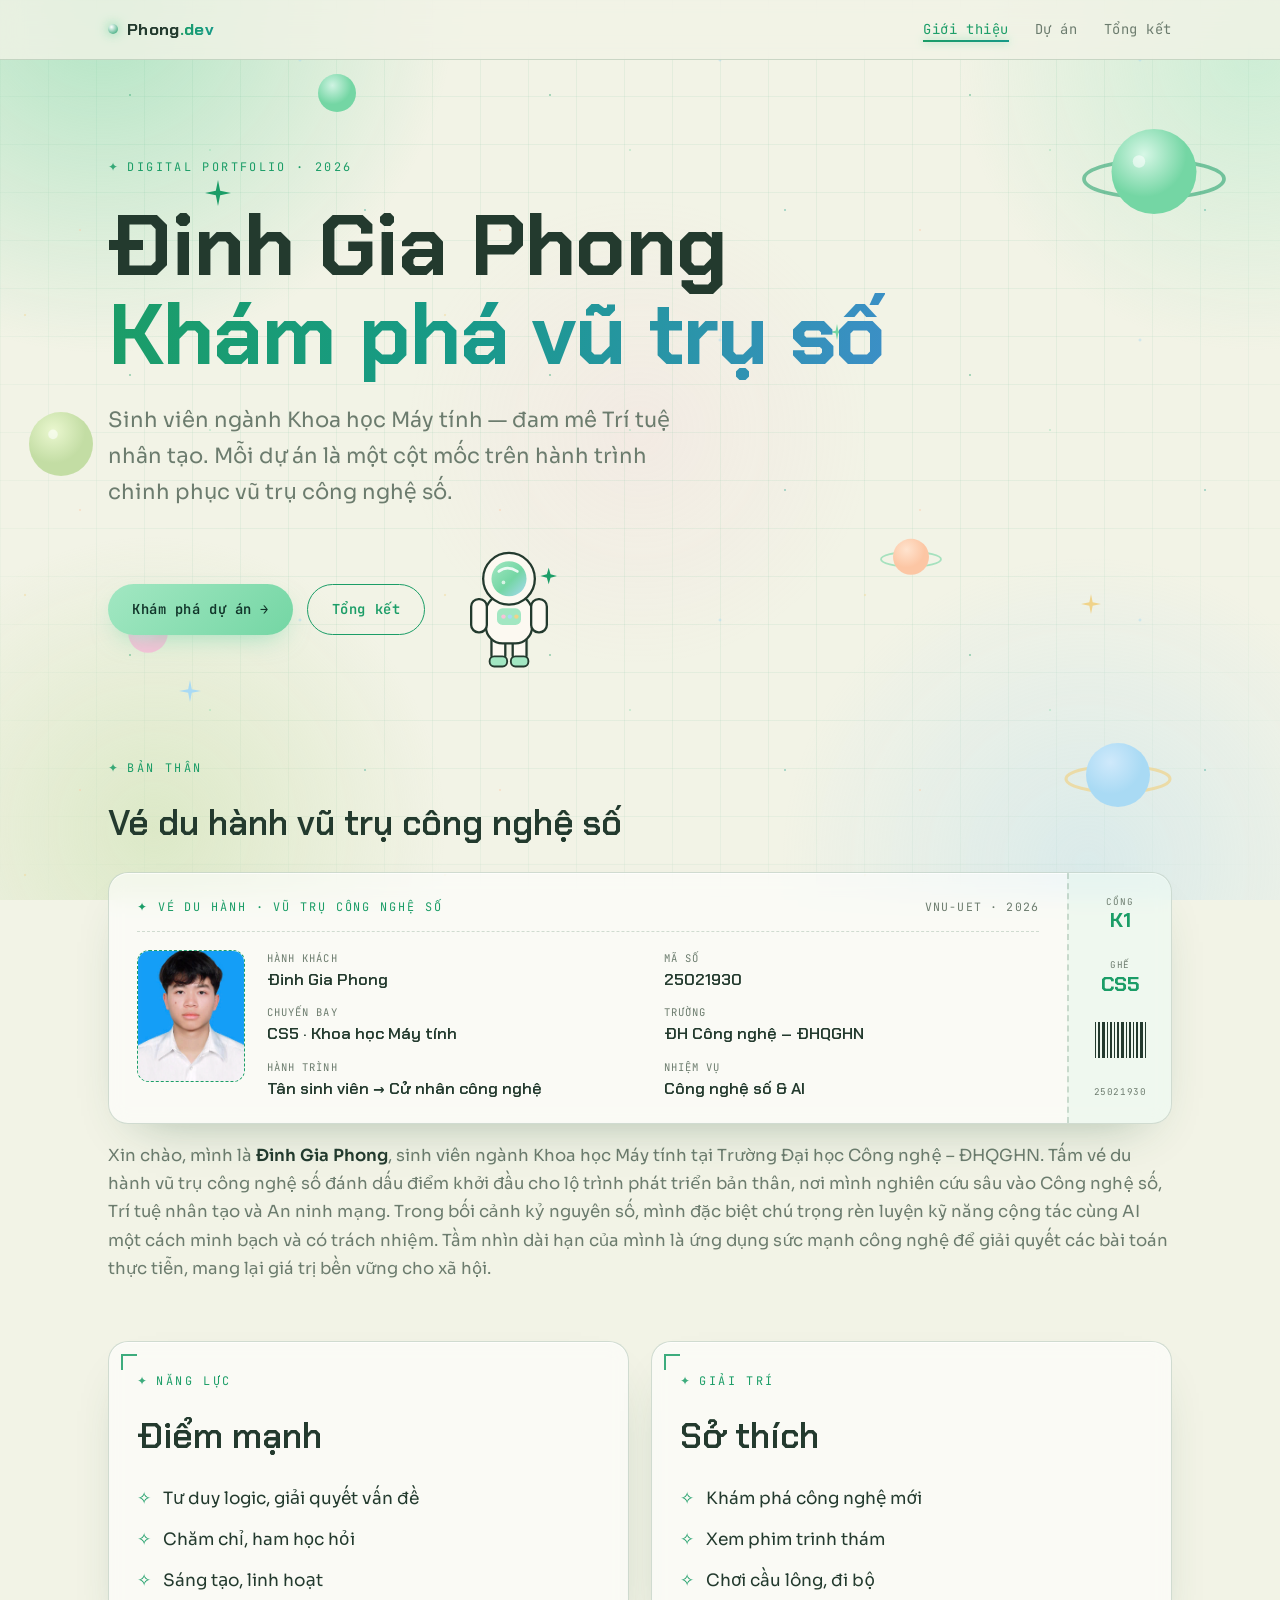
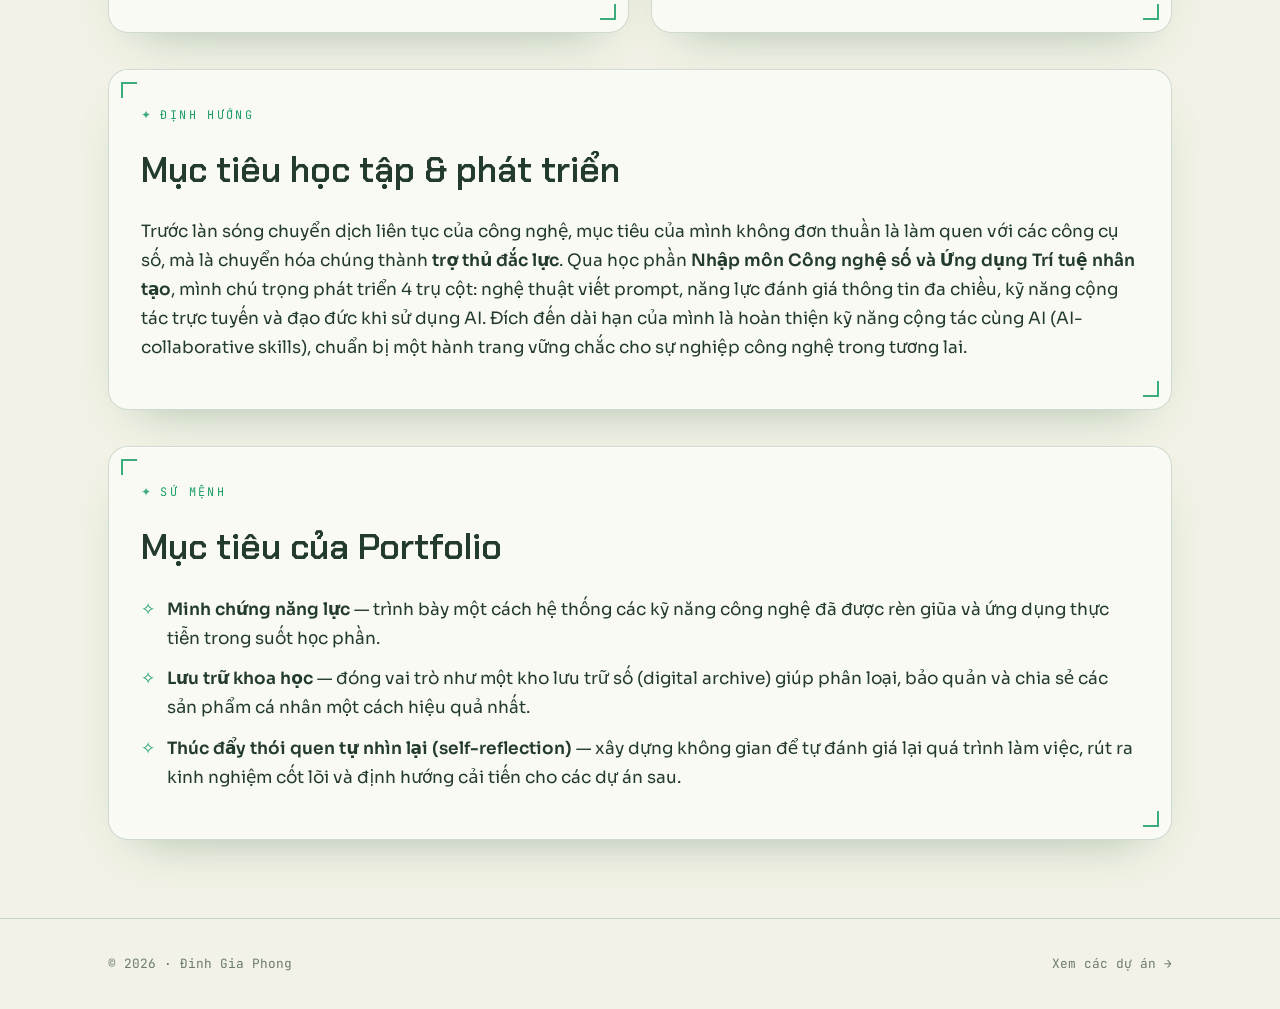
==== commit 1d5fda78: "Add files via upload" ====
--- a/index.html
+++ b/index.html
@@ -90,7 +90,7 @@
           <div class="id-photo"><img src="images/anh_the.jpg" alt="Ảnh thẻ Đinh Gia Phong"></div>
           <div class="t-fields">
             <div class="t-field"><div class="k">Hành khách</div><div class="v">Đinh Gia Phong</div></div>
-            <div class="t-field"><div class="k">Mã số · MSSV</div><div class="v">25021930</div></div>
+            <div class="t-field"><div class="k">Mã số</div><div class="v">25021930</div></div>
             <div class="t-field"><div class="k">Chuyến bay</div><div class="v">CS5 · Khoa học Máy tính</div></div>
             <div class="t-field"><div class="k">Trường</div><div class="v">ĐH Công nghệ – ĐHQGHN</div></div>
             <div class="t-field"><div class="k">Hành trình</div><div class="v">Tân sinh viên → Cử nhân công nghệ</div></div>
@@ -135,7 +135,7 @@
 <section class="section">
   <div class="wrap"><div class="panel hud">
     <span class="kicker">Định hướng</span><h2>Mục tiêu học tập &amp; phát triển</h2>
-    <p>Trong bối cảnh công nghệ thay đổi từng ngày, mục tiêu của mình không đơn thuần là làm quen với các công cụ số, mà là chuyển hóa chúng thành trợ thủ đắc lực. Qua học phần này, mình chú trọng phát triển 4 trụ cột: nghệ thuật viết prompt, năng lực đánh giá thông tin đa chiều, kỹ năng cộng tác trực tuyến và đạo đức khi sử dụng AI. Đích đến dài hạn của mình là hoàn thiện kỹ năng <em>cộng tác cùng AI (AI-collaborative skills)</em>, chuẩn bị một hành trang vững chắc cho sự nghiệp công nghệ trong tương lai.</p>
+    <p>Trước làn sóng chuyển dịch liên tục của công nghệ, mục tiêu của mình không đơn thuần là làm quen với các công cụ số, mà là chuyển hóa chúng thành <strong>trợ thủ đắc lực</strong>. Qua học phần <strong>Nhập môn Công nghệ số và Ứng dụng Trí tuệ nhân tạo</strong>, mình chú trọng phát triển 4 trụ cột: nghệ thuật viết prompt, năng lực đánh giá thông tin đa chiều, kỹ năng cộng tác trực tuyến và đạo đức khi sử dụng AI. Đích đến dài hạn của mình là hoàn thiện kỹ năng cộng tác cùng AI (AI-collaborative skills), chuẩn bị một hành trang vững chắc cho sự nghiệp công nghệ trong tương lai.</p>
   </div></div>
 </section>
 
--- a/style.css
+++ b/style.css
@@ -112,7 +112,7 @@
 .reflect{margin-top:24px;padding:20px 24px;background:rgba(116,214,164,.16);border:1px solid var(--panel-brd);border-left:3px solid var(--c-green);border-radius:0 14px 14px 0}
 .reflect .label{font-family:var(--mono);font-size:.72rem;letter-spacing:.16em;text-transform:uppercase;color:var(--c-green);display:block;margin-bottom:8px}
 .reflect p{margin-bottom:0;font-size:.98rem}
-.code{font-family:var(--mono);font-size:.86rem;background:#1E3329;color:#DCF4E6;padding:16px 18px;border-radius:12px;border:1px solid var(--panel-brd);overflow-x:auto;margin:10px 0 16px;line-height:1.6}
+.code{font-family:var(--mono);font-size:.86rem;background:#1E3329;color:#DCF4E6;padding:16px 18px;border-radius:12px;border:1px solid var(--panel-brd);overflow-x:auto;margin:10px 0 16px;line-height:1.6;white-space:pre-wrap;word-break:break-word}
 
 .gallery{display:grid;grid-template-columns:repeat(auto-fit,minmax(190px,1fr));gap:14px;margin:14px 0 6px}
 .gallery-art{display:grid;grid-template-columns:repeat(4,1fr);grid-auto-rows:130px;gap:14px;margin:14px 0 6px}
